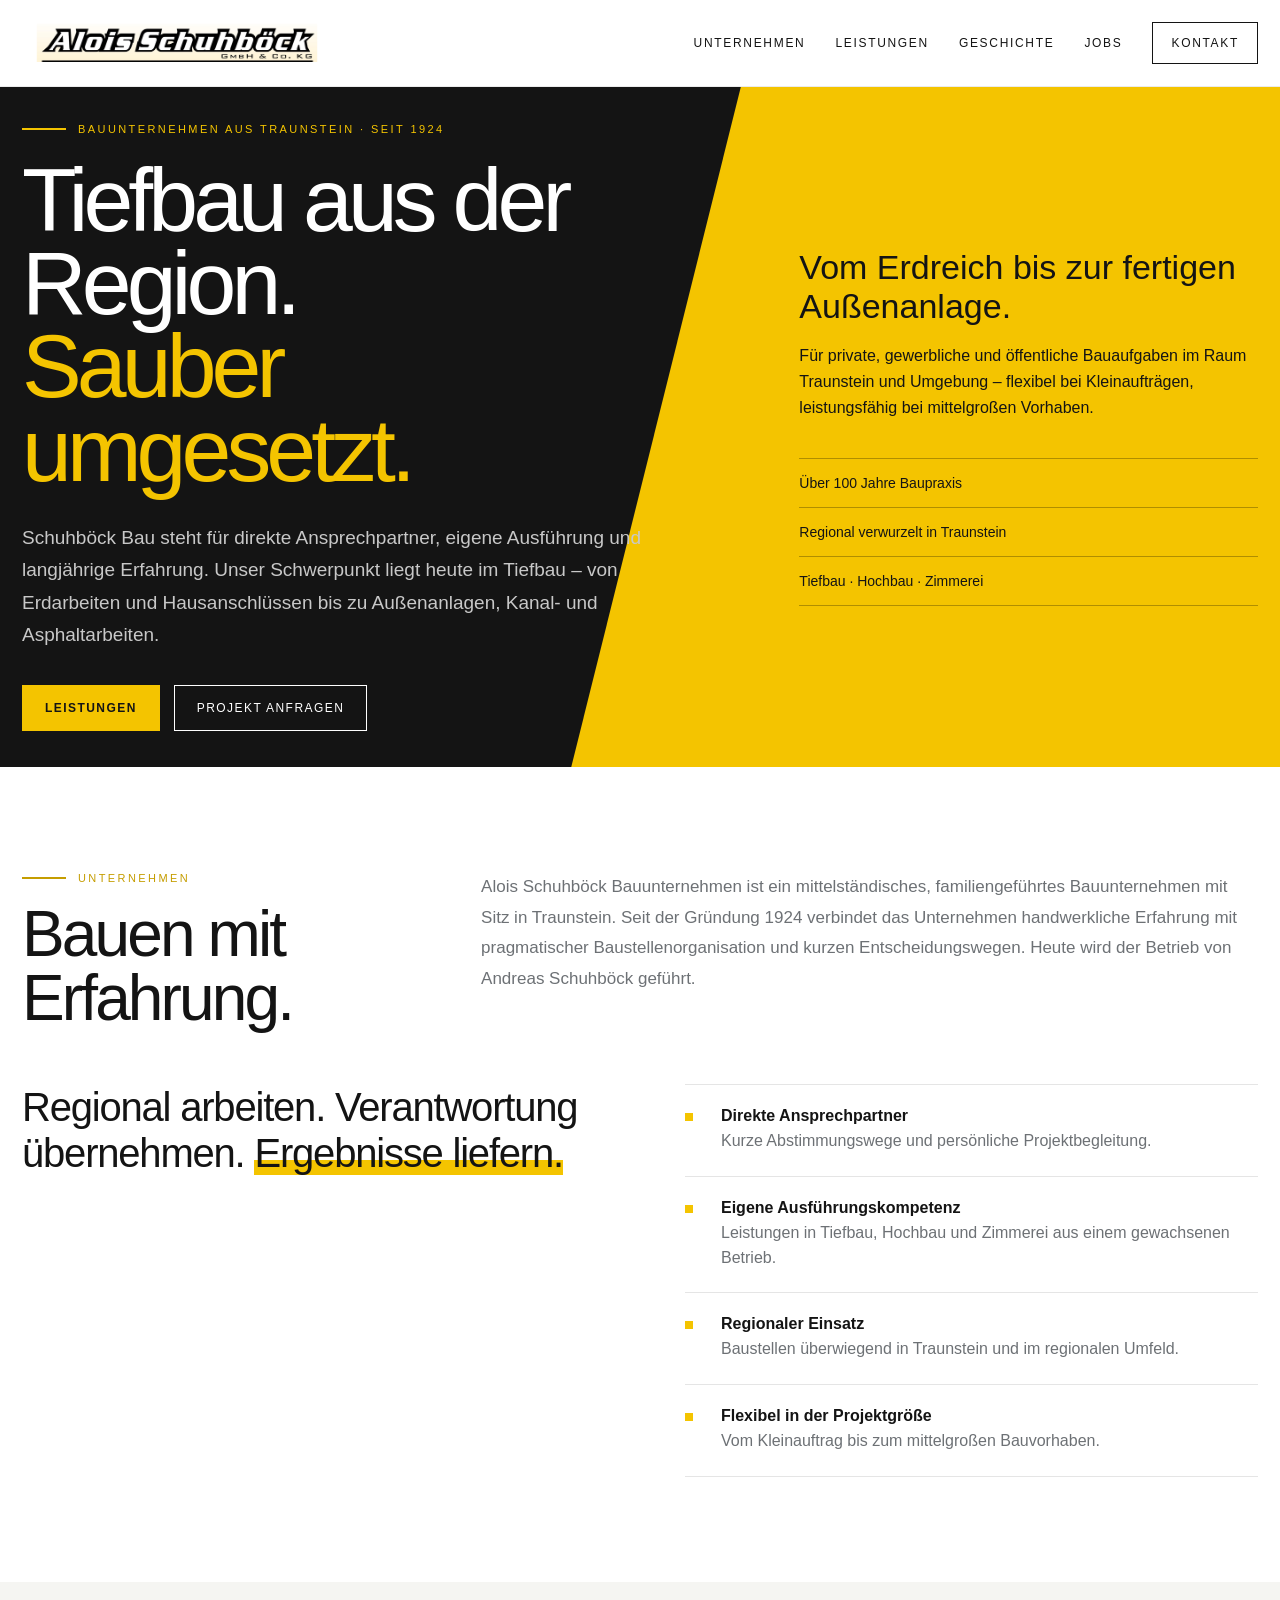
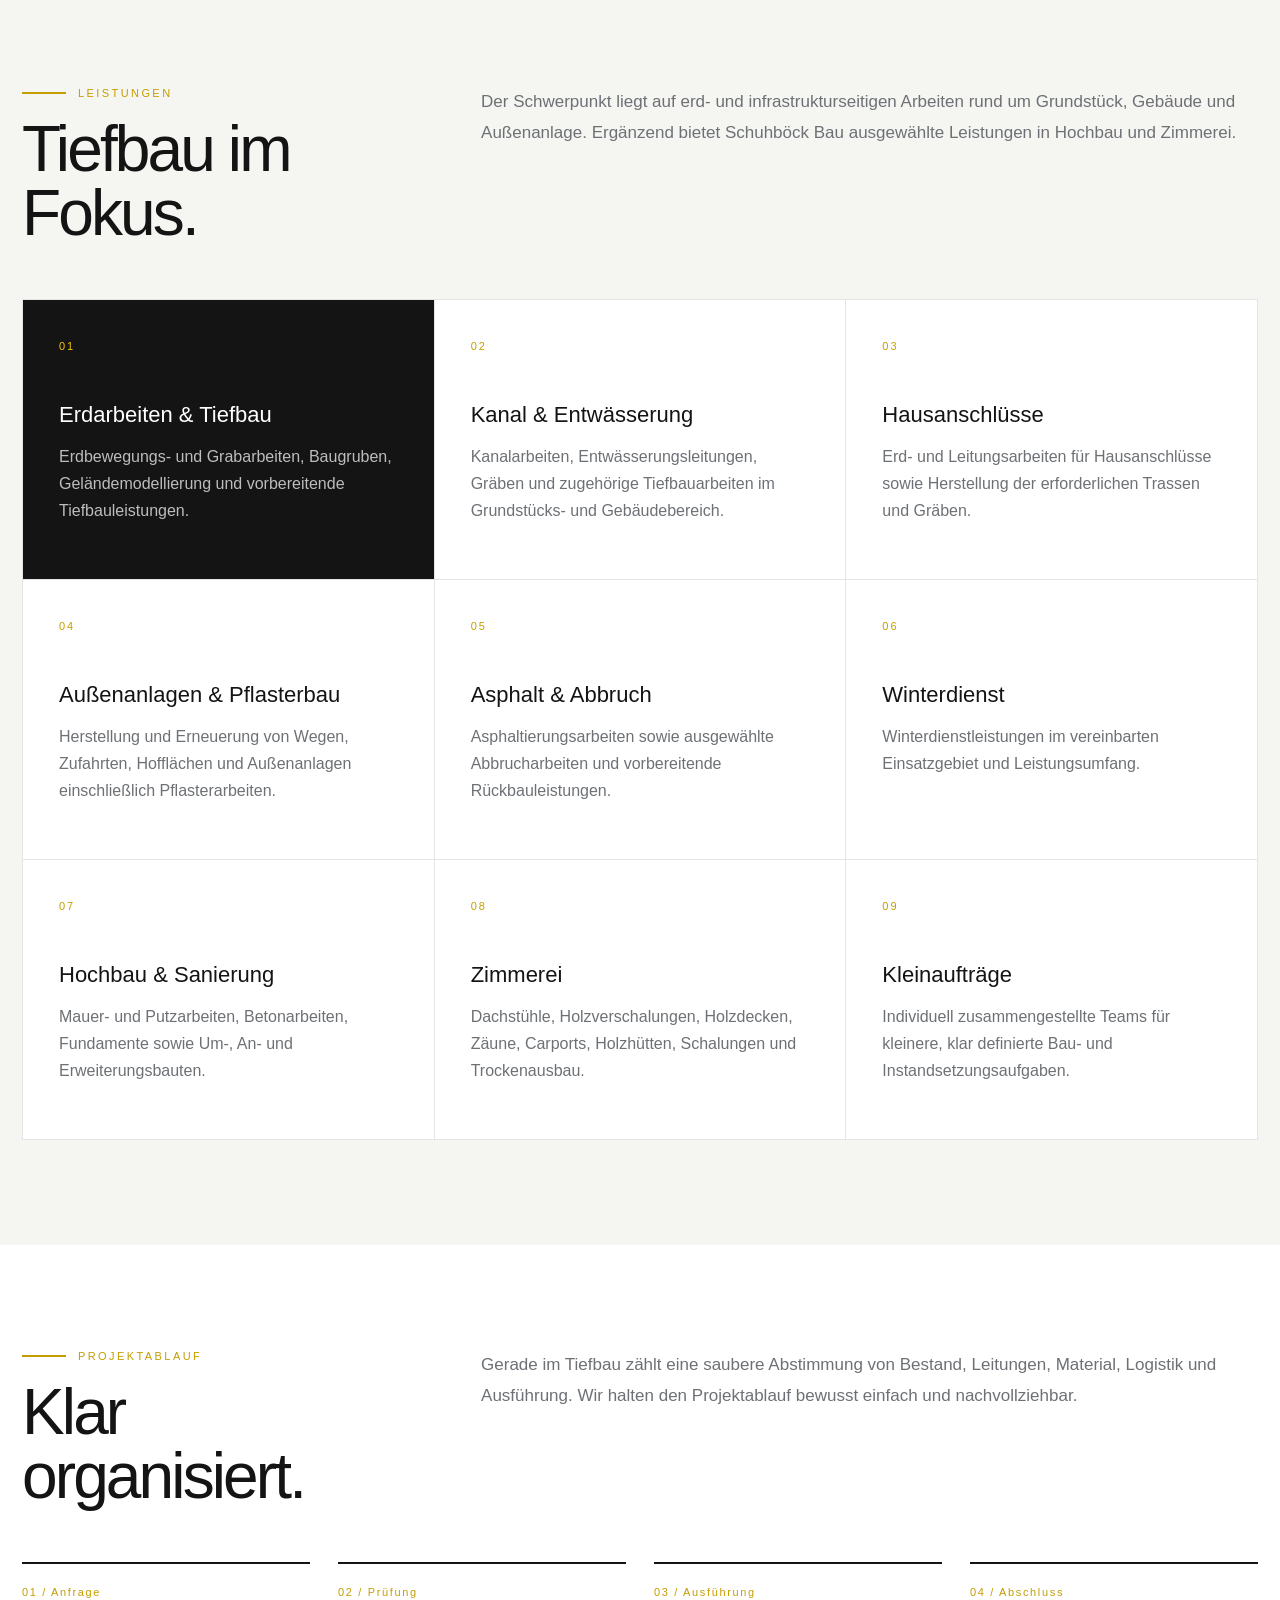
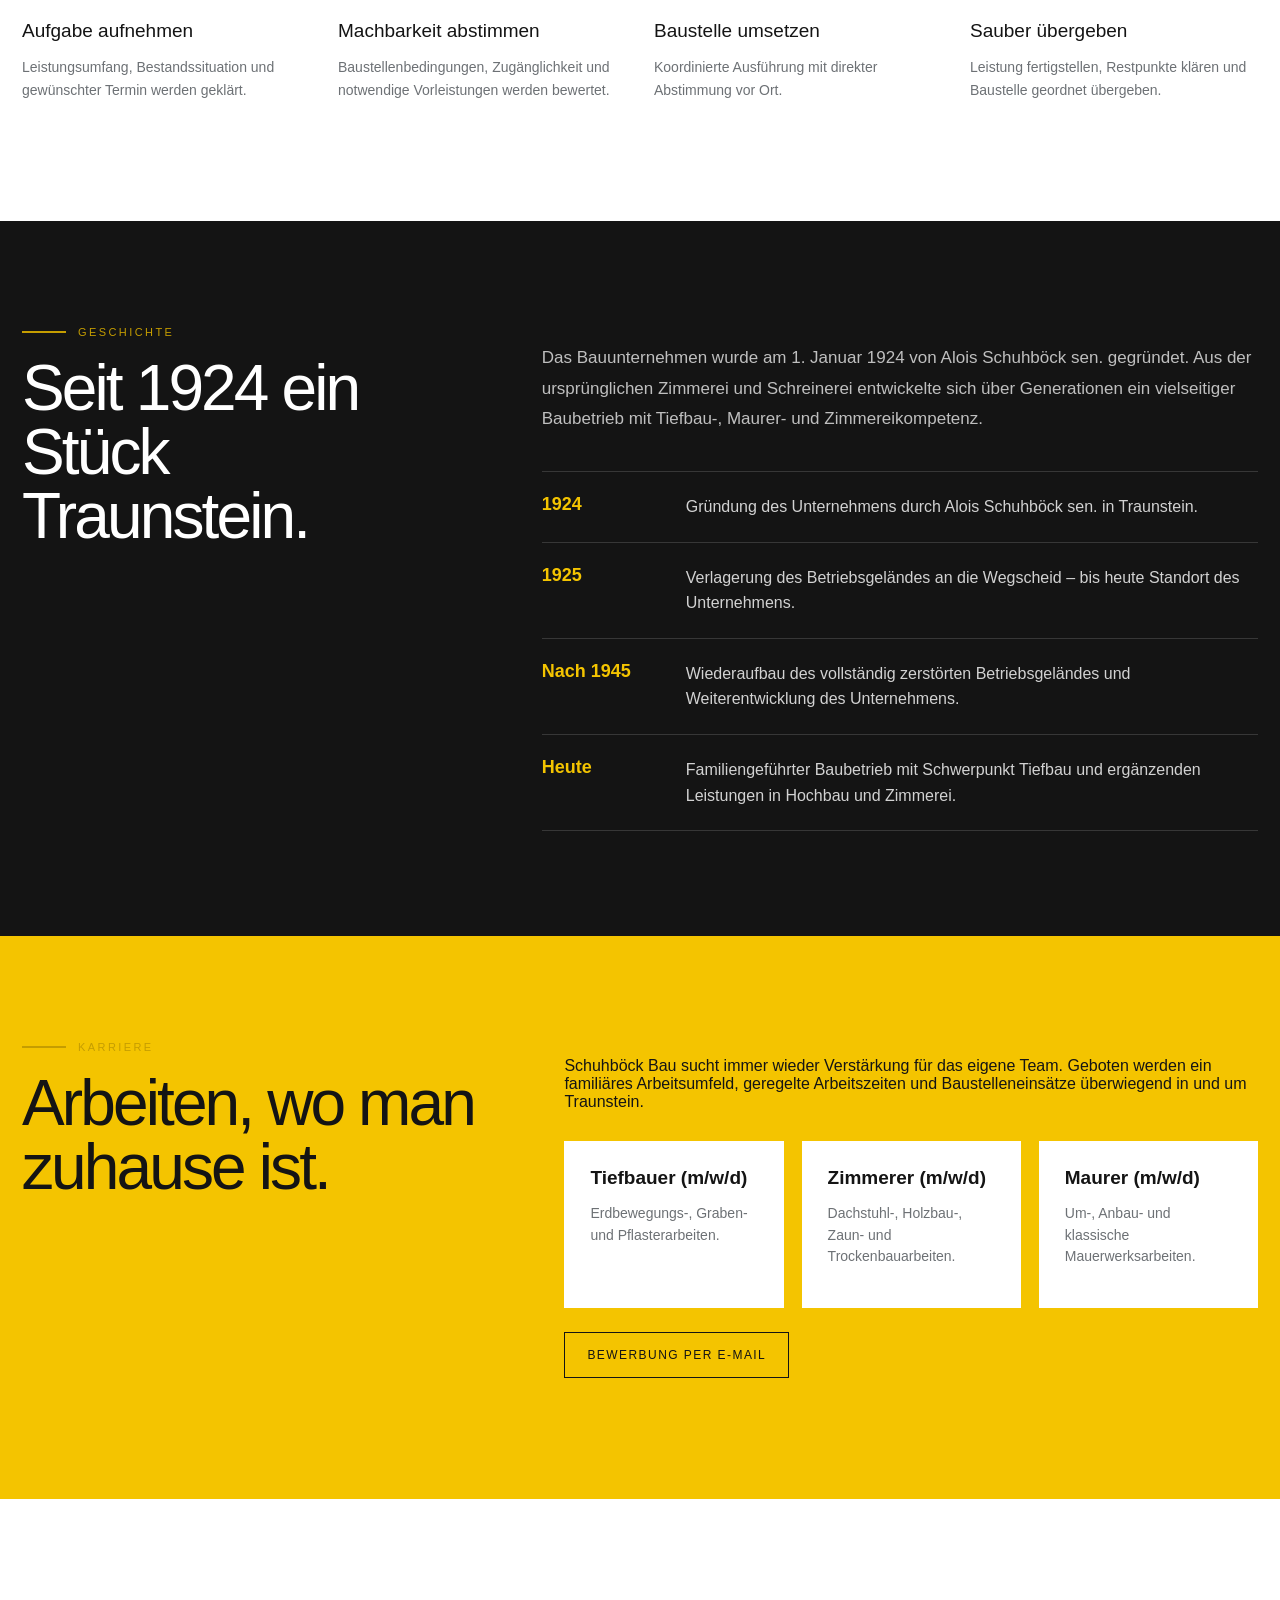
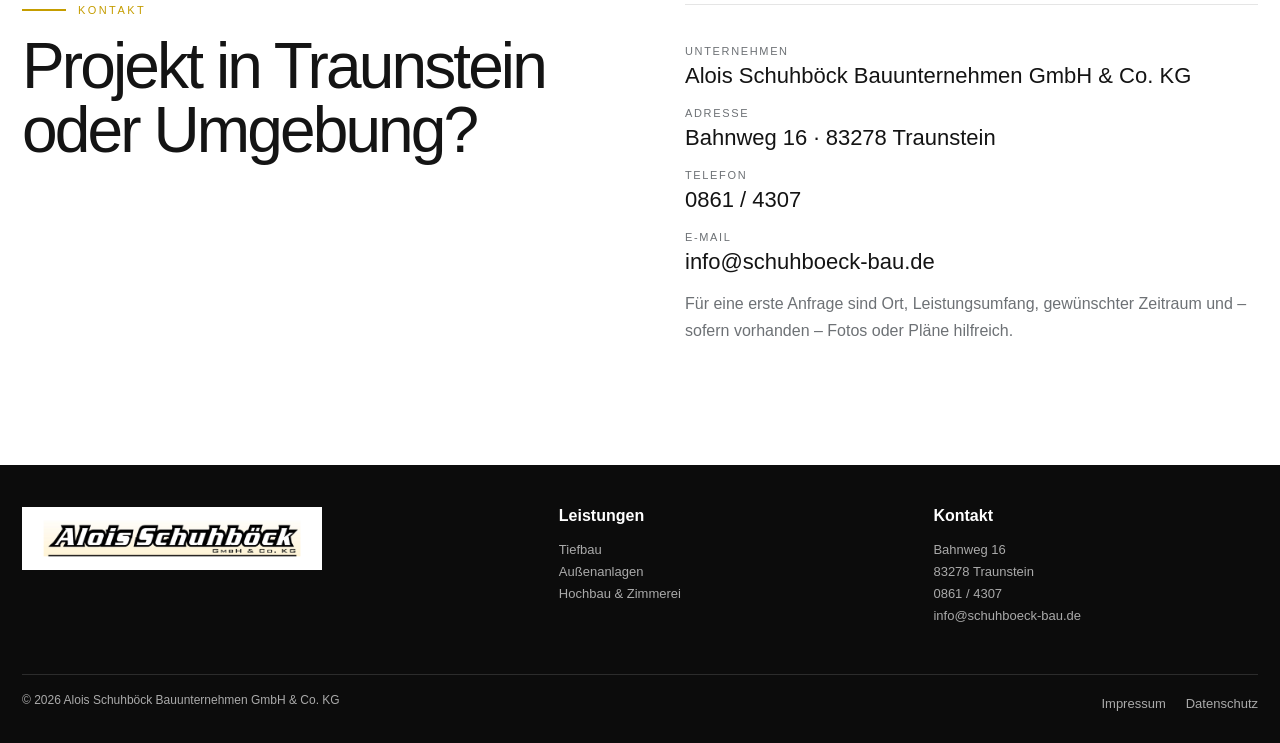
==== index.html @ def58a80 "Add files via upload" ====
<!doctype html><html lang="de"><head>
<meta charset="utf-8"><meta name="viewport" content="width=device-width,initial-scale=1">
<title>Alois Schuhböck Bauunternehmen | Tiefbau, Außenanlagen und Bauleistungen in Traunstein</title>
<meta name="description" content="Alois Schuhböck Bauunternehmen in Traunstein – Tiefbau, Erdarbeiten, Kanal- und Entwässerungsarbeiten, Außenanlagen, Pflaster- und Asphaltarbeiten sowie Hochbau, Sanierung und Zimmerei.">
<meta name="robots" content="noindex,nofollow">
<meta property="og:title" content="Schuhböck Bau | Tiefbau aus Traunstein">
<meta property="og:description" content="Tiefbau, Erdarbeiten, Kanal- und Entwässerung, Außenanlagen, Pflaster- und Asphaltarbeiten – regional, erfahren und seit 1924 in Traunstein.">
<meta property="og:type" content="website"><meta property="og:image" content="assets/as-bau-preview.jpg">
<link rel="icon" type="image/png" href="assets/favicon.png"><link rel="stylesheet" href="styles.css"></head><body>
<header class="header"><div class="wrap nav"><a class="brand" href="#top"><img src="assets/as-bau-logo.png" alt="Alois Schuhböck Bauunternehmen"></a><button class="menu-btn" aria-label="Menü öffnen" aria-expanded="false">☰</button><nav class="navlinks"><a href="#unternehmen">Unternehmen</a><a href="#leistungen">Leistungen</a><a href="#geschichte">Geschichte</a><a href="#jobs">Jobs</a><a class="nav-cta" href="#kontakt">Kontakt</a></nav></div></header>
<main id="top">
<section class="hero"><div class="wrap hero-grid"><div><div class="eyebrow">Bauunternehmen aus Traunstein · seit 1924</div><h1>Tiefbau aus der Region.<span>Sauber umgesetzt.</span></h1><p class="hero-copy">Schuhböck Bau steht für direkte Ansprechpartner, eigene Ausführung und langjährige Erfahrung. Unser Schwerpunkt liegt heute im Tiefbau – von Erdarbeiten und Hausanschlüssen bis zu Außenanlagen, Kanal- und Asphaltarbeiten.</p><div class="actions"><a class="btn btn-yellow" href="#leistungen">Leistungen</a><a class="btn btn-ghost" href="#kontakt">Projekt anfragen</a></div></div><aside class="hero-side"><strong>Vom Erdreich bis zur fertigen Außenanlage.</strong><p>Für private, gewerbliche und öffentliche Bauaufgaben im Raum Traunstein und Umgebung – flexibel bei Kleinaufträgen, leistungsfähig bei mittelgroßen Vorhaben.</p><div class="hero-facts"><div class="hero-fact">Über 100 Jahre Baupraxis</div><div class="hero-fact">Regional verwurzelt in Traunstein</div><div class="hero-fact">Tiefbau · Hochbau · Zimmerei</div></div></aside></div></section>
<section class="section" id="unternehmen"><div class="wrap"><div class="section-head"><div><div class="section-label">Unternehmen</div><h2>Bauen mit Erfahrung.</h2></div><p>Alois Schuhböck Bauunternehmen ist ein mittelständisches, familiengeführtes Bauunternehmen mit Sitz in Traunstein. Seit der Gründung 1924 verbindet das Unternehmen handwerkliche Erfahrung mit pragmatischer Baustellenorganisation und kurzen Entscheidungswegen. Heute wird der Betrieb von Andreas Schuhböck geführt.</p></div><div class="split"><p class="leadline">Regional arbeiten. Verantwortung übernehmen. <em>Ergebnisse liefern.</em></p><div class="points"><div class="point"><i></i><div><b>Direkte Ansprechpartner</b><span>Kurze Abstimmungswege und persönliche Projektbegleitung.</span></div></div><div class="point"><i></i><div><b>Eigene Ausführungskompetenz</b><span>Leistungen in Tiefbau, Hochbau und Zimmerei aus einem gewachsenen Betrieb.</span></div></div><div class="point"><i></i><div><b>Regionaler Einsatz</b><span>Baustellen überwiegend in Traunstein und im regionalen Umfeld.</span></div></div><div class="point"><i></i><div><b>Flexibel in der Projektgröße</b><span>Vom Kleinauftrag bis zum mittelgroßen Bauvorhaben.</span></div></div></div></div></div></section>
<section class="section soft" id="leistungen"><div class="wrap"><div class="section-head"><div><div class="section-label">Leistungen</div><h2>Tiefbau im Fokus.</h2></div><p>Der Schwerpunkt liegt auf erd- und infrastrukturseitigen Arbeiten rund um Grundstück, Gebäude und Außenanlage. Ergänzend bietet Schuhböck Bau ausgewählte Leistungen in Hochbau und Zimmerei.</p></div><div class="services">
<article class="service primary"><span class="service-no">01</span><h3>Erdarbeiten & Tiefbau</h3><p>Erdbewegungs- und Grabarbeiten, Baugruben, Geländemodellierung und vorbereitende Tiefbauleistungen.</p></article>
<article class="service"><span class="service-no">02</span><h3>Kanal & Entwässerung</h3><p>Kanalarbeiten, Entwässerungsleitungen, Gräben und zugehörige Tiefbauarbeiten im Grundstücks- und Gebäudebereich.</p></article>
<article class="service"><span class="service-no">03</span><h3>Hausanschlüsse</h3><p>Erd- und Leitungsarbeiten für Hausanschlüsse sowie Herstellung der erforderlichen Trassen und Gräben.</p></article>
<article class="service"><span class="service-no">04</span><h3>Außenanlagen & Pflasterbau</h3><p>Herstellung und Erneuerung von Wegen, Zufahrten, Hofflächen und Außenanlagen einschließlich Pflasterarbeiten.</p></article>
<article class="service"><span class="service-no">05</span><h3>Asphalt & Abbruch</h3><p>Asphaltierungsarbeiten sowie ausgewählte Abbrucharbeiten und vorbereitende Rückbauleistungen.</p></article>
<article class="service"><span class="service-no">06</span><h3>Winterdienst</h3><p>Winterdienstleistungen im vereinbarten Einsatzgebiet und Leistungsumfang.</p></article>
<article class="service"><span class="service-no">07</span><h3>Hochbau & Sanierung</h3><p>Mauer- und Putzarbeiten, Betonarbeiten, Fundamente sowie Um-, An- und Erweiterungsbauten.</p></article>
<article class="service"><span class="service-no">08</span><h3>Zimmerei</h3><p>Dachstühle, Holzverschalungen, Holzdecken, Zäune, Carports, Holzhütten, Schalungen und Trockenausbau.</p></article>
<article class="service"><span class="service-no">09</span><h3>Kleinaufträge</h3><p>Individuell zusammengestellte Teams für kleinere, klar definierte Bau- und Instandsetzungsaufgaben.</p></article>
</div></div></section>
<section class="section"><div class="wrap"><div class="section-head"><div><div class="section-label">Projektablauf</div><h2>Klar organisiert.</h2></div><p>Gerade im Tiefbau zählt eine saubere Abstimmung von Bestand, Leitungen, Material, Logistik und Ausführung. Wir halten den Projektablauf bewusst einfach und nachvollziehbar.</p></div><div class="process"><div class="step"><small>01 / Anfrage</small><h3>Aufgabe aufnehmen</h3><p>Leistungsumfang, Bestandssituation und gewünschter Termin werden geklärt.</p></div><div class="step"><small>02 / Prüfung</small><h3>Machbarkeit abstimmen</h3><p>Baustellenbedingungen, Zugänglichkeit und notwendige Vorleistungen werden bewertet.</p></div><div class="step"><small>03 / Ausführung</small><h3>Baustelle umsetzen</h3><p>Koordinierte Ausführung mit direkter Abstimmung vor Ort.</p></div><div class="step"><small>04 / Abschluss</small><h3>Sauber übergeben</h3><p>Leistung fertigstellen, Restpunkte klären und Baustelle geordnet übergeben.</p></div></div></div></section>
<section class="history" id="geschichte"><div class="wrap history-grid"><div><div class="section-label">Geschichte</div><h2>Seit 1924 ein Stück Traunstein.</h2></div><div><p>Das Bauunternehmen wurde am 1. Januar 1924 von Alois Schuhböck sen. gegründet. Aus der ursprünglichen Zimmerei und Schreinerei entwickelte sich über Generationen ein vielseitiger Baubetrieb mit Tiefbau-, Maurer- und Zimmereikompetenz.</p><div class="timeline"><div class="timeline-item"><strong>1924</strong><span>Gründung des Unternehmens durch Alois Schuhböck sen. in Traunstein.</span></div><div class="timeline-item"><strong>1925</strong><span>Verlagerung des Betriebsgeländes an die Wegscheid – bis heute Standort des Unternehmens.</span></div><div class="timeline-item"><strong>Nach 1945</strong><span>Wiederaufbau des vollständig zerstörten Betriebsgeländes und Weiterentwicklung des Unternehmens.</span></div><div class="timeline-item"><strong>Heute</strong><span>Familiengeführter Baubetrieb mit Schwerpunkt Tiefbau und ergänzenden Leistungen in Hochbau und Zimmerei.</span></div></div></div></div></section>
<section class="jobs" id="jobs"><div class="wrap jobs-grid"><div><div class="section-label">Karriere</div><h2>Arbeiten, wo man zuhause ist.</h2></div><div><p>Schuhböck Bau sucht immer wieder Verstärkung für das eigene Team. Geboten werden ein familiäres Arbeitsumfeld, geregelte Arbeitszeiten und Baustelleneinsätze überwiegend in und um Traunstein.</p><div class="job-cards"><div class="job"><h3>Tiefbauer (m/w/d)</h3><p>Erdbewegungs-, Graben- und Pflasterarbeiten.</p></div><div class="job"><h3>Zimmerer (m/w/d)</h3><p>Dachstuhl-, Holzbau-, Zaun- und Trockenbauarbeiten.</p></div><div class="job"><h3>Maurer (m/w/d)</h3><p>Um-, Anbau- und klassische Mauerwerksarbeiten.</p></div></div><p style="margin-top:24px"><a class="btn" href="mailto:info@schuhboeck-bau.de">Bewerbung per E-Mail</a></p></div></div></section>
<section class="contact" id="kontakt"><div class="wrap contact-grid"><div><div class="section-label">Kontakt</div><h2>Projekt in Traunstein oder Umgebung?</h2></div><div class="contact-card"><small>Unternehmen</small><strong>Alois Schuhböck Bauunternehmen GmbH & Co. KG</strong><small>Adresse</small><strong>Bahnweg 16 · 83278 Traunstein</strong><small>Telefon</small><a href="tel:+498614307">0861 / 4307</a><small>E-Mail</small><a href="mailto:info@schuhboeck-bau.de">info@schuhboeck-bau.de</a><p>Für eine erste Anfrage sind Ort, Leistungsumfang, gewünschter Zeitraum und – sofern vorhanden – Fotos oder Pläne hilfreich.</p></div></div></section>
</main>
<footer class="footer"><div class="wrap"><div class="footer-grid"><div><img src="assets/as-bau-logo.png" alt="Alois Schuhböck Bauunternehmen"></div><div><h4>Leistungen</h4><a href="#leistungen">Tiefbau</a><br><a href="#leistungen">Außenanlagen</a><br><a href="#leistungen">Hochbau & Zimmerei</a></div><div><h4>Kontakt</h4><p>Bahnweg 16<br>83278 Traunstein<br>0861 / 4307<br>info@schuhboeck-bau.de</p></div></div><div class="footer-bottom"><span>© <span id="year"></span> Alois Schuhböck Bauunternehmen GmbH & Co. KG</span><div class="footer-links"><a href="impressum.html">Impressum</a><a href="datenschutz.html">Datenschutz</a></div></div></div></footer>
<script src="script.js"></script></body></html>
---- styles.css ----
:root{--ink:#141414;--muted:#6d7175;--line:#e5e5e5;--soft:#f5f5f2;--yellow:#f4c400;--yellow-dark:#c59d00;--white:#fff;--max:1240px}
*{box-sizing:border-box}html{scroll-behavior:smooth}body{margin:0;background:#fff;color:var(--ink);font-family:Arial,Helvetica,sans-serif;-webkit-font-smoothing:antialiased}a{color:inherit;text-decoration:none}img{display:block;max-width:100%}.wrap{width:min(calc(100% - 44px),var(--max));margin:0 auto}
.header{position:sticky;top:0;z-index:40;background:rgba(255,255,255,.97);border-bottom:1px solid rgba(0,0,0,.08)}.nav{height:86px;display:flex;align-items:center;justify-content:space-between;gap:30px}.brand img{width:310px}.navlinks{display:flex;gap:30px;align-items:center;font-size:12px;text-transform:uppercase;letter-spacing:.14em}.navlinks a:hover{color:var(--yellow-dark)}.nav-cta{border:1px solid var(--ink);padding:13px 18px}.nav-cta:hover{background:var(--ink);color:white}.menu-btn{display:none;border:0;background:none;font-size:28px}
.hero{position:relative;overflow:hidden;background:var(--ink);color:white;min-height:680px;display:flex;align-items:center}.hero:after{content:"";position:absolute;right:-10vw;top:-80px;width:58vw;height:760px;background:var(--yellow);transform:skewX(-14deg)}.hero-grid{display:grid;grid-template-columns:1.12fr .88fr;gap:80px;align-items:center;position:relative;z-index:2}.eyebrow,.section-label{font-size:11px;text-transform:uppercase;letter-spacing:.22em;display:flex;gap:12px;align-items:center}.eyebrow{color:var(--yellow);margin-bottom:24px}.eyebrow:before,.section-label:before{content:"";width:44px;height:2px;background:currentColor}.section-label{color:var(--yellow-dark);margin-bottom:18px}.hero h1{font-size:clamp(58px,7vw,100px);line-height:.93;letter-spacing:-.055em;font-weight:400;margin:0;max-width:780px}.hero h1 span{display:block;color:var(--yellow)}.hero-copy{font-size:19px;line-height:1.7;color:#c8c8c8;max-width:680px;margin:30px 0 34px}.actions{display:flex;gap:14px;flex-wrap:wrap}.btn{display:inline-block;padding:15px 22px;border:1px solid currentColor;font-size:12px;letter-spacing:.12em;text-transform:uppercase}.btn-yellow{background:var(--yellow);border-color:var(--yellow);color:var(--ink);font-weight:700}.btn-ghost{color:#fff}.hero-side{padding-left:50px;color:var(--ink)}.hero-side strong{font-size:34px;line-height:1.15;font-weight:500;display:block}.hero-side p{line-height:1.65}.hero-facts{margin-top:36px;border-top:1px solid rgba(0,0,0,.28)}.hero-fact{padding:16px 0;border-bottom:1px solid rgba(0,0,0,.28);font-size:14px}
.section{padding:105px 0}.soft{background:var(--soft)}.section-head{display:grid;grid-template-columns:.65fr 1.35fr;gap:85px;margin-bottom:54px}.section-head h2,.split h2,.history h2,.jobs h2,.contact h2{font-size:clamp(42px,5vw,66px);line-height:1;letter-spacing:-.045em;font-weight:400;margin:0}.section-head p{font-size:17px;line-height:1.8;color:var(--muted);margin:0}.services{display:grid;grid-template-columns:repeat(3,1fr);border-top:1px solid var(--line);border-left:1px solid var(--line)}.service{min-height:280px;padding:36px;border-right:1px solid var(--line);border-bottom:1px solid var(--line);background:#fff}.service.primary{background:var(--ink);color:#fff}.service.primary p{color:#bdbdbd}.service-no{font-size:11px;letter-spacing:.18em;color:var(--yellow-dark)}.service.primary .service-no{color:var(--yellow)}.service h3{font-size:22px;font-weight:500;margin:48px 0 15px}.service p{color:var(--muted);line-height:1.7;margin:0}
.split{display:grid;grid-template-columns:1fr 1fr;gap:90px}.leadline{font-size:40px;line-height:1.16;letter-spacing:-.03em;margin:0}.leadline em{font-style:normal;background:linear-gradient(transparent 66%,var(--yellow) 0)}.points{border-top:1px solid var(--line)}.point{padding:22px 0;border-bottom:1px solid var(--line);display:grid;grid-template-columns:22px 1fr;gap:14px}.point i{width:8px;height:8px;background:var(--yellow);margin-top:6px}.point span{display:block;color:var(--muted);margin-top:4px;line-height:1.55}
.process{display:grid;grid-template-columns:repeat(4,1fr);gap:28px}.step{border-top:2px solid var(--ink);padding-top:18px}.step small{font-size:11px;letter-spacing:.15em;color:var(--yellow-dark)}.step h3{font-size:19px;margin:20px 0 10px;font-weight:500}.step p{color:var(--muted);font-size:14px;line-height:1.65}
.history{background:var(--ink);color:#fff;padding:105px 0}.history-grid{display:grid;grid-template-columns:.75fr 1.25fr;gap:90px}.history p{color:#bfbfbf;line-height:1.8;font-size:17px}.timeline{border-top:1px solid rgba(255,255,255,.15);margin-top:36px}.timeline-item{display:grid;grid-template-columns:120px 1fr;gap:24px;padding:22px 0;border-bottom:1px solid rgba(255,255,255,.15)}.timeline-item strong{color:var(--yellow);font-size:18px}.timeline-item span{color:#d2d2d2;line-height:1.6}
.jobs{padding:105px 0;background:var(--yellow)}.jobs-grid{display:grid;grid-template-columns:.8fr 1.2fr;gap:80px}.job-cards{display:grid;grid-template-columns:repeat(3,1fr);gap:18px;margin-top:30px}.job{background:#fff;padding:26px;min-height:150px}.job h3{margin:0 0 10px;font-size:19px}.job p{font-size:14px;color:var(--muted);line-height:1.55}
.contact{padding:105px 0}.contact-grid{display:grid;grid-template-columns:1fr 1fr;gap:90px}.contact-card{border-top:1px solid var(--line);padding-top:22px}.contact-card small{display:block;color:var(--muted);font-size:11px;text-transform:uppercase;letter-spacing:.15em;margin-top:18px}.contact-card a,.contact-card strong{display:block;font-size:22px;margin-top:6px;font-weight:500}.contact-card p{color:var(--muted);line-height:1.65}
.footer{background:#0c0c0c;color:#aaa;padding:42px 0 28px}.footer-grid{display:grid;grid-template-columns:1.2fr .8fr .8fr;gap:50px}.footer img{width:300px;background:white;padding:8px}.footer h4{color:#fff;margin:0 0 14px}.footer p,.footer a{font-size:13px;line-height:1.7}.footer-bottom{border-top:1px solid #2c2c2c;margin-top:34px;padding-top:18px;display:flex;justify-content:space-between;gap:30px;font-size:12px}.footer-links{display:flex;gap:20px}
.legal{padding:85px 0 110px}.legal h1{font-size:54px;font-weight:400;letter-spacing:-.04em;margin:0 0 42px}.legal h2{font-size:22px;font-weight:500;margin:40px 0 12px}.legal p{max-width:860px;color:#53575b;line-height:1.75}.internal-note{background:#fff7d1;border-left:4px solid var(--yellow);padding:16px 20px;max-width:900px;line-height:1.6;margin-bottom:34px}.placeholder{background:#fff0f0;color:#9e2f2f;padding:0 4px}
@media(max-width:900px){.brand img{width:240px}.menu-btn{display:block}.navlinks{display:none;position:absolute;top:86px;left:0;right:0;background:#fff;padding:24px;flex-direction:column;align-items:flex-start;border-bottom:1px solid var(--line)}.navlinks.open{display:flex}.hero{min-height:auto;padding:95px 0}.hero:after{right:-45vw;width:100vw;opacity:.16}.hero-grid,.section-head,.split,.history-grid,.jobs-grid,.contact-grid{grid-template-columns:1fr;gap:42px}.hero-side{padding-left:0;color:#fff}.hero-side p{color:#c8c8c8}.services{grid-template-columns:1fr}.process{grid-template-columns:1fr 1fr}.job-cards{grid-template-columns:1fr}}
@media(max-width:560px){.wrap{width:min(calc(100% - 28px),var(--max))}.brand img{width:210px}.hero h1{font-size:54px}.process{grid-template-columns:1fr}.footer-grid{grid-template-columns:1fr}.footer-bottom{flex-direction:column}}
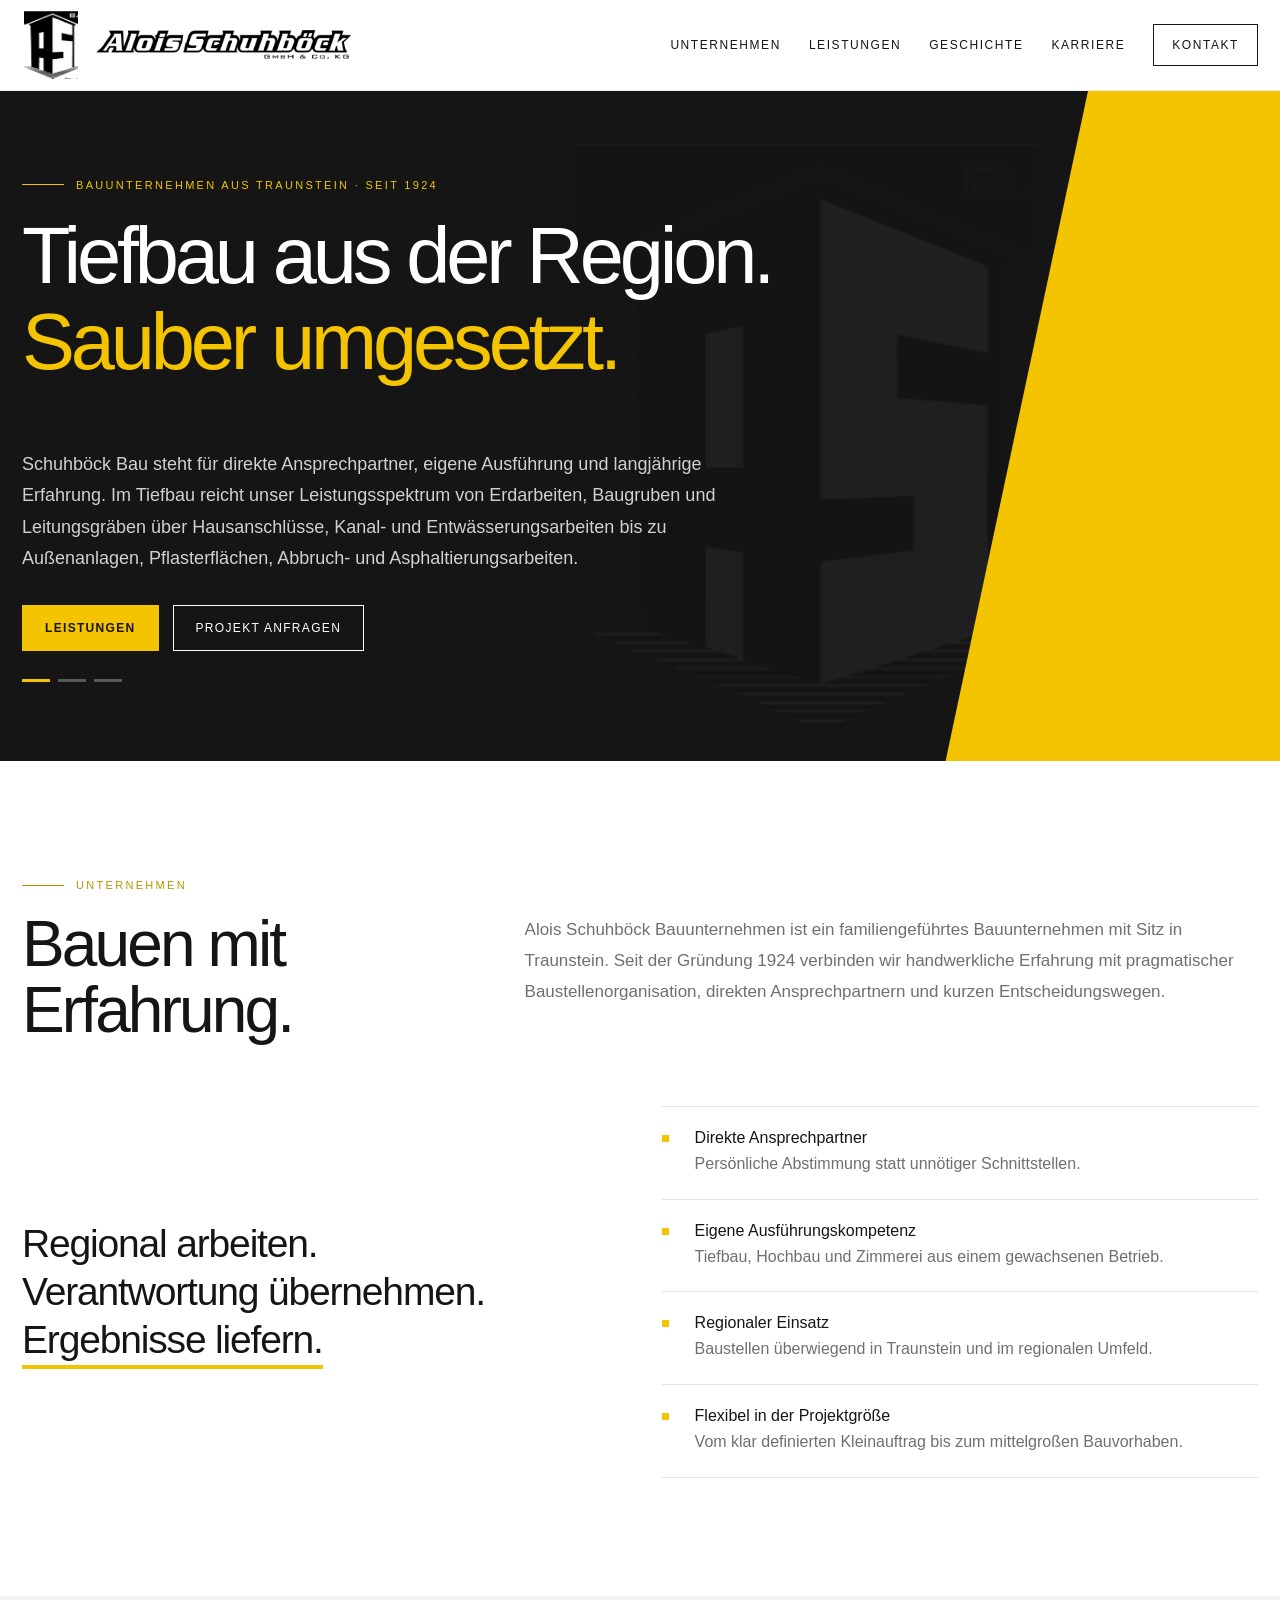
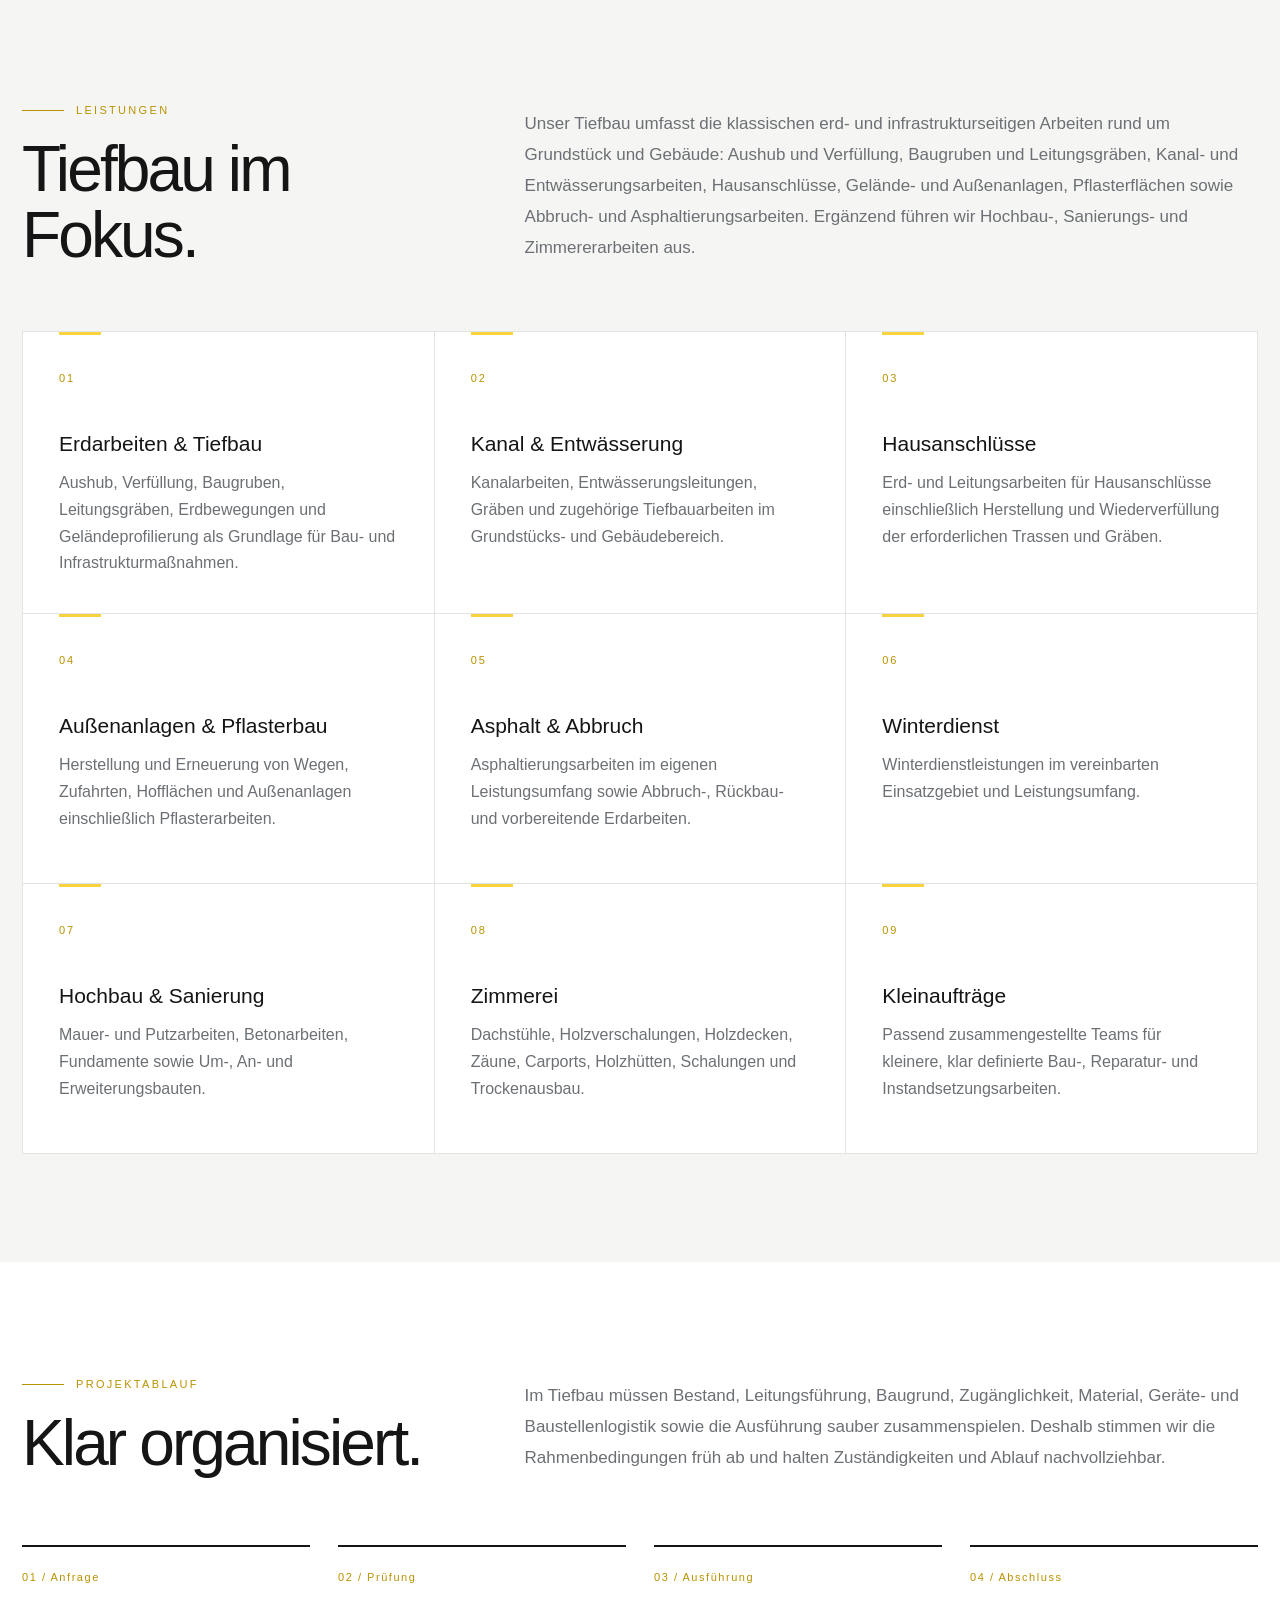
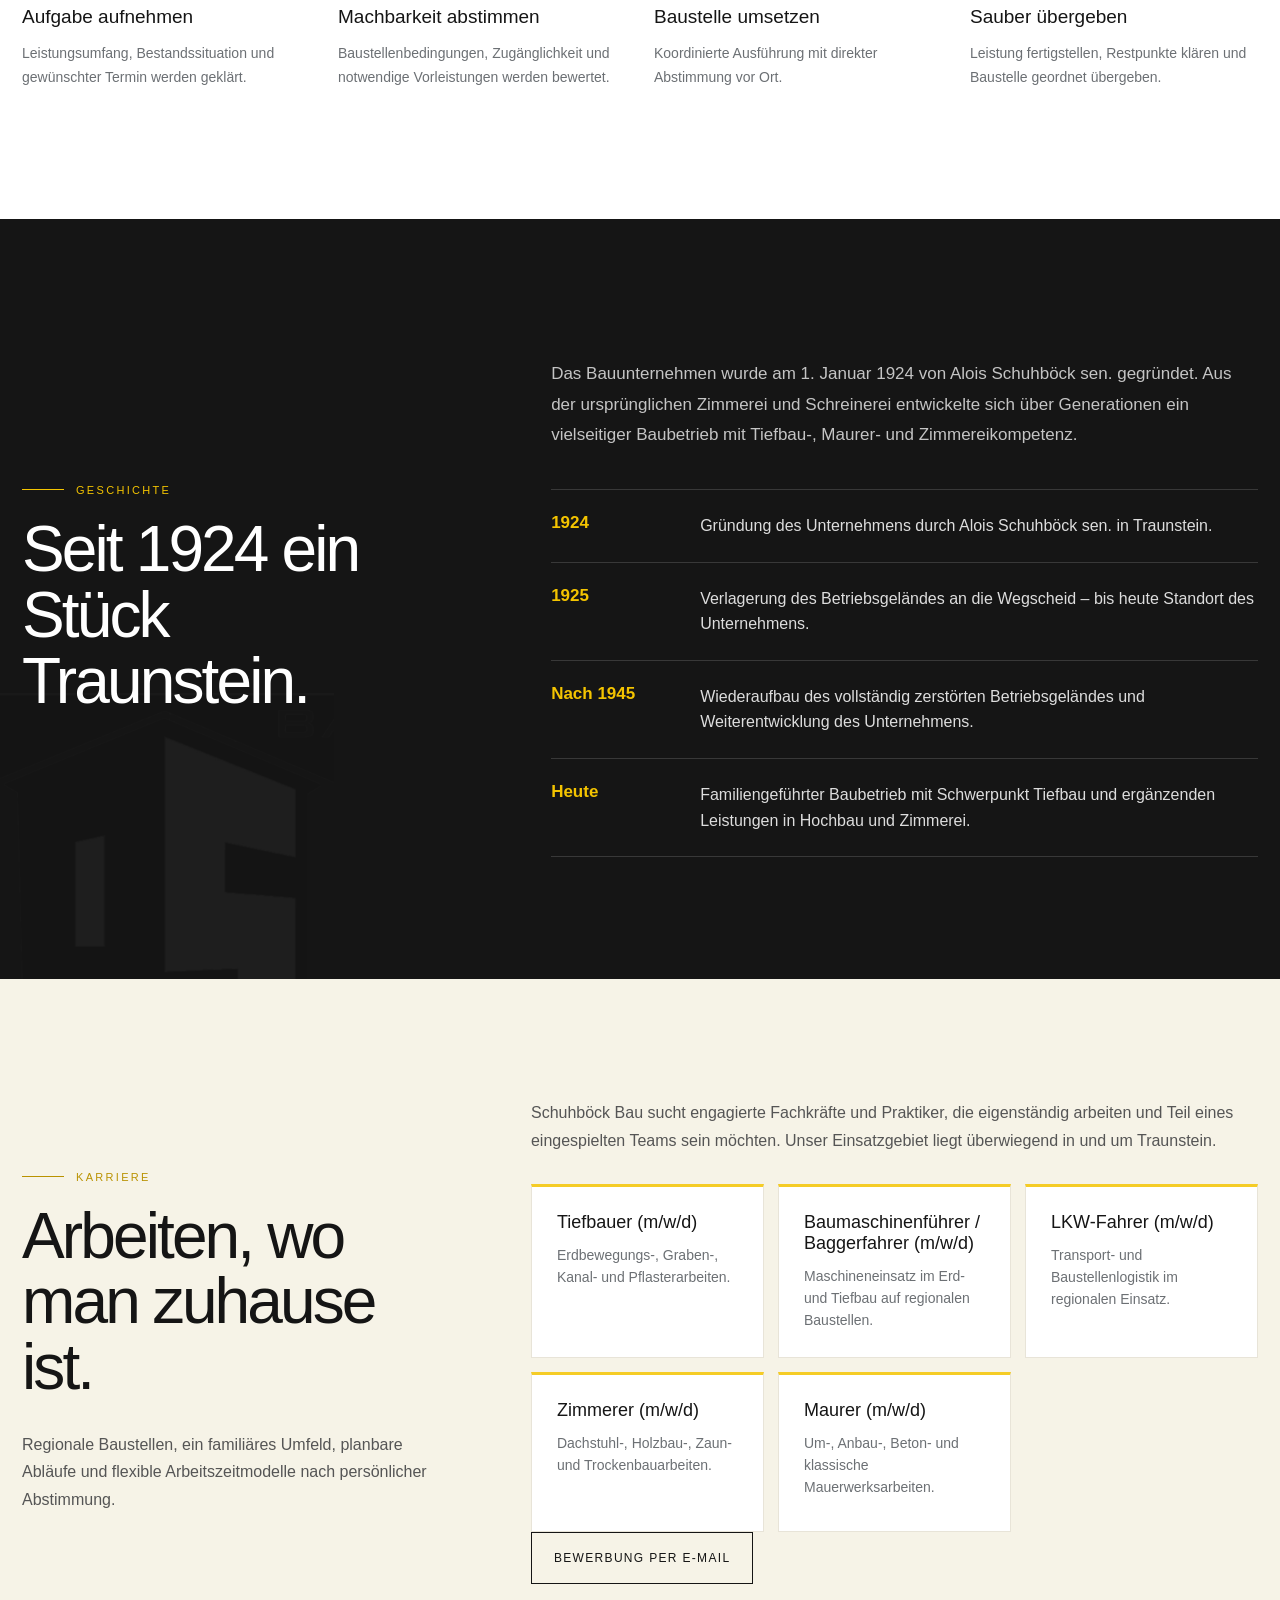
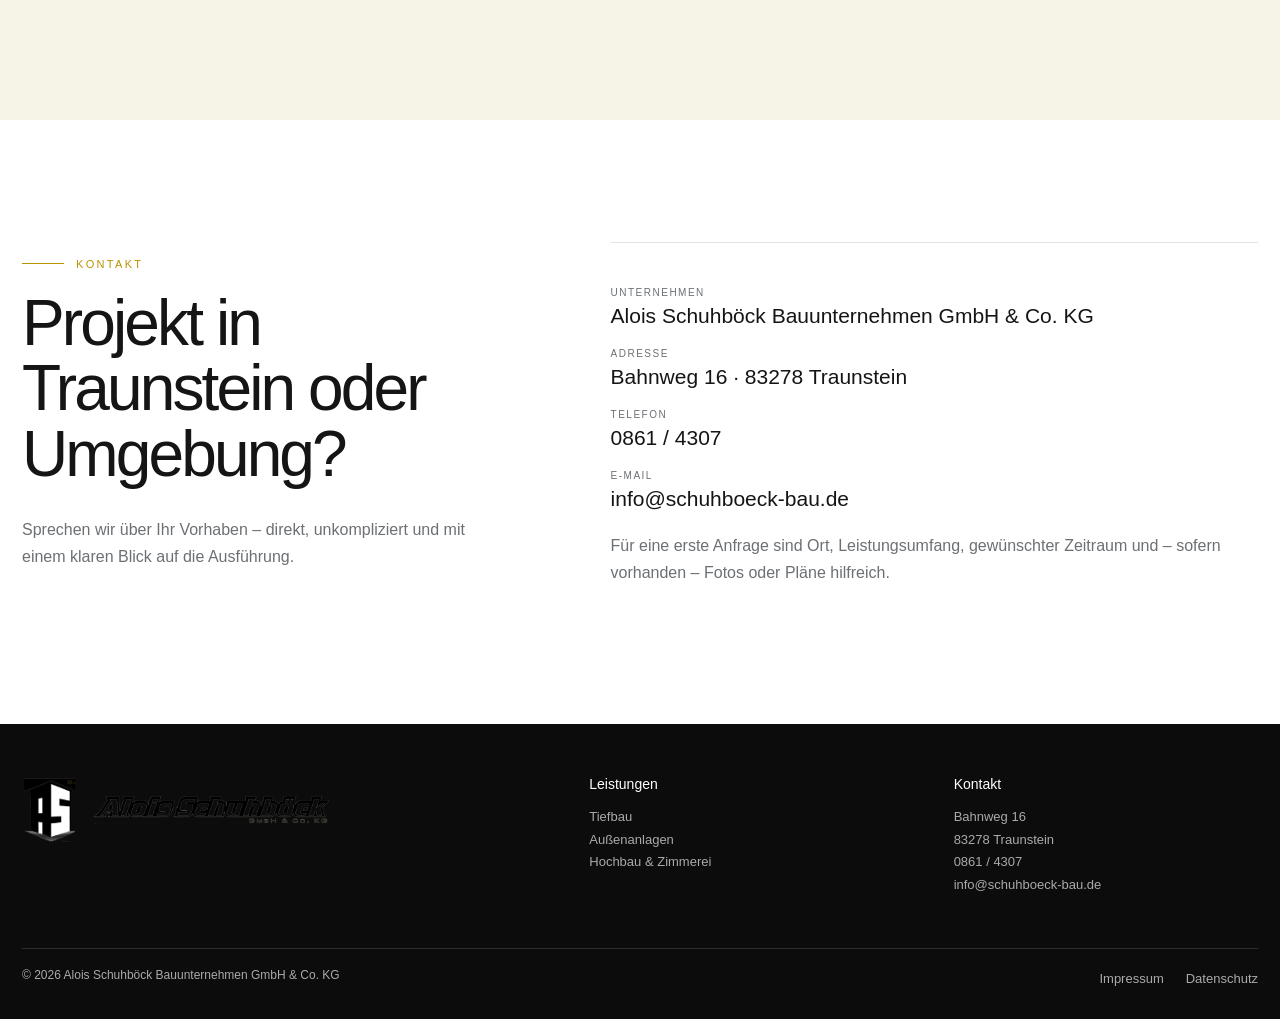
==== commit a9722805: "Add files via upload Update AS Bau website to V2" ====
--- a/index.html
+++ b/index.html
@@ -1,31 +1,201 @@
-<!doctype html><html lang="de"><head>
-<meta charset="utf-8"><meta name="viewport" content="width=device-width,initial-scale=1">
-<title>Alois Schuhböck Bauunternehmen | Tiefbau, Außenanlagen und Bauleistungen in Traunstein</title>
-<meta name="description" content="Alois Schuhböck Bauunternehmen in Traunstein – Tiefbau, Erdarbeiten, Kanal- und Entwässerungsarbeiten, Außenanlagen, Pflaster- und Asphaltarbeiten sowie Hochbau, Sanierung und Zimmerei.">
+<!doctype html>
+<html lang="de">
+<head>
+<meta charset="utf-8">
+<meta name="viewport" content="width=device-width,initial-scale=1">
+<title>Alois Schuhböck Bauunternehmen | Tiefbau, Hochbau & Zimmerei in Traunstein</title>
+<meta name="description" content="Alois Schuhböck Bauunternehmen in Traunstein – Tiefbau, Erdarbeiten, Kanal- und Entwässerungsarbeiten, Hausanschlüsse, Außenanlagen, Pflaster- und Asphaltarbeiten sowie Hochbau, Sanierung und Zimmerei.">
 <meta name="robots" content="noindex,nofollow">
-<meta property="og:title" content="Schuhböck Bau | Tiefbau aus Traunstein">
-<meta property="og:description" content="Tiefbau, Erdarbeiten, Kanal- und Entwässerung, Außenanlagen, Pflaster- und Asphaltarbeiten – regional, erfahren und seit 1924 in Traunstein.">
-<meta property="og:type" content="website"><meta property="og:image" content="assets/as-bau-preview.jpg">
-<link rel="icon" type="image/png" href="assets/favicon.png"><link rel="stylesheet" href="styles.css"></head><body>
-<header class="header"><div class="wrap nav"><a class="brand" href="#top"><img src="assets/as-bau-logo.png" alt="Alois Schuhböck Bauunternehmen"></a><button class="menu-btn" aria-label="Menü öffnen" aria-expanded="false">☰</button><nav class="navlinks"><a href="#unternehmen">Unternehmen</a><a href="#leistungen">Leistungen</a><a href="#geschichte">Geschichte</a><a href="#jobs">Jobs</a><a class="nav-cta" href="#kontakt">Kontakt</a></nav></div></header>
+<meta property="og:title" content="Schuhböck Bau | Bauen mit Erfahrung seit 1924">
+<meta property="og:description" content="Tiefbau, Hochbau und Zimmerei aus Traunstein – regional, direkt und erfahren.">
+<meta property="og:type" content="website">
+<meta property="og:image" content="assets/as-bau-preview.jpg">
+<link rel="icon" type="image/png" href="assets/favicon.png">
+<link rel="stylesheet" href="styles.css">
+</head>
+<body>
+
+<header class="header">
+  <div class="wrap nav">
+    <a class="brand" href="#top" aria-label="Schuhböck Bau Startseite">
+      <img class="brand-mark" src="assets/as-mark.png" alt="">
+      <img class="brand-word" src="assets/as-bau-logo.png" alt="Alois Schuhböck GmbH & Co. KG">
+    </a>
+    <button class="menu-btn" aria-label="Menü öffnen" aria-expanded="false">☰</button>
+    <nav class="navlinks">
+      <a href="#unternehmen">Unternehmen</a>
+      <a href="#leistungen">Leistungen</a>
+      <a href="#geschichte">Geschichte</a>
+      <a href="#jobs">Karriere</a>
+      <a class="nav-cta" href="#kontakt">Kontakt</a>
+    </nav>
+  </div>
+</header>
+
 <main id="top">
-<section class="hero"><div class="wrap hero-grid"><div><div class="eyebrow">Bauunternehmen aus Traunstein · seit 1924</div><h1>Tiefbau aus der Region.<span>Sauber umgesetzt.</span></h1><p class="hero-copy">Schuhböck Bau steht für direkte Ansprechpartner, eigene Ausführung und langjährige Erfahrung. Unser Schwerpunkt liegt heute im Tiefbau – von Erdarbeiten und Hausanschlüssen bis zu Außenanlagen, Kanal- und Asphaltarbeiten.</p><div class="actions"><a class="btn btn-yellow" href="#leistungen">Leistungen</a><a class="btn btn-ghost" href="#kontakt">Projekt anfragen</a></div></div><aside class="hero-side"><strong>Vom Erdreich bis zur fertigen Außenanlage.</strong><p>Für private, gewerbliche und öffentliche Bauaufgaben im Raum Traunstein und Umgebung – flexibel bei Kleinaufträgen, leistungsfähig bei mittelgroßen Vorhaben.</p><div class="hero-facts"><div class="hero-fact">Über 100 Jahre Baupraxis</div><div class="hero-fact">Regional verwurzelt in Traunstein</div><div class="hero-fact">Tiefbau · Hochbau · Zimmerei</div></div></aside></div></section>
-<section class="section" id="unternehmen"><div class="wrap"><div class="section-head"><div><div class="section-label">Unternehmen</div><h2>Bauen mit Erfahrung.</h2></div><p>Alois Schuhböck Bauunternehmen ist ein mittelständisches, familiengeführtes Bauunternehmen mit Sitz in Traunstein. Seit der Gründung 1924 verbindet das Unternehmen handwerkliche Erfahrung mit pragmatischer Baustellenorganisation und kurzen Entscheidungswegen. Heute wird der Betrieb von Andreas Schuhböck geführt.</p></div><div class="split"><p class="leadline">Regional arbeiten. Verantwortung übernehmen. <em>Ergebnisse liefern.</em></p><div class="points"><div class="point"><i></i><div><b>Direkte Ansprechpartner</b><span>Kurze Abstimmungswege und persönliche Projektbegleitung.</span></div></div><div class="point"><i></i><div><b>Eigene Ausführungskompetenz</b><span>Leistungen in Tiefbau, Hochbau und Zimmerei aus einem gewachsenen Betrieb.</span></div></div><div class="point"><i></i><div><b>Regionaler Einsatz</b><span>Baustellen überwiegend in Traunstein und im regionalen Umfeld.</span></div></div><div class="point"><i></i><div><b>Flexibel in der Projektgröße</b><span>Vom Kleinauftrag bis zum mittelgroßen Bauvorhaben.</span></div></div></div></div></div></section>
-<section class="section soft" id="leistungen"><div class="wrap"><div class="section-head"><div><div class="section-label">Leistungen</div><h2>Tiefbau im Fokus.</h2></div><p>Der Schwerpunkt liegt auf erd- und infrastrukturseitigen Arbeiten rund um Grundstück, Gebäude und Außenanlage. Ergänzend bietet Schuhböck Bau ausgewählte Leistungen in Hochbau und Zimmerei.</p></div><div class="services">
-<article class="service primary"><span class="service-no">01</span><h3>Erdarbeiten & Tiefbau</h3><p>Erdbewegungs- und Grabarbeiten, Baugruben, Geländemodellierung und vorbereitende Tiefbauleistungen.</p></article>
-<article class="service"><span class="service-no">02</span><h3>Kanal & Entwässerung</h3><p>Kanalarbeiten, Entwässerungsleitungen, Gräben und zugehörige Tiefbauarbeiten im Grundstücks- und Gebäudebereich.</p></article>
-<article class="service"><span class="service-no">03</span><h3>Hausanschlüsse</h3><p>Erd- und Leitungsarbeiten für Hausanschlüsse sowie Herstellung der erforderlichen Trassen und Gräben.</p></article>
-<article class="service"><span class="service-no">04</span><h3>Außenanlagen & Pflasterbau</h3><p>Herstellung und Erneuerung von Wegen, Zufahrten, Hofflächen und Außenanlagen einschließlich Pflasterarbeiten.</p></article>
-<article class="service"><span class="service-no">05</span><h3>Asphalt & Abbruch</h3><p>Asphaltierungsarbeiten sowie ausgewählte Abbrucharbeiten und vorbereitende Rückbauleistungen.</p></article>
-<article class="service"><span class="service-no">06</span><h3>Winterdienst</h3><p>Winterdienstleistungen im vereinbarten Einsatzgebiet und Leistungsumfang.</p></article>
-<article class="service"><span class="service-no">07</span><h3>Hochbau & Sanierung</h3><p>Mauer- und Putzarbeiten, Betonarbeiten, Fundamente sowie Um-, An- und Erweiterungsbauten.</p></article>
-<article class="service"><span class="service-no">08</span><h3>Zimmerei</h3><p>Dachstühle, Holzverschalungen, Holzdecken, Zäune, Carports, Holzhütten, Schalungen und Trockenausbau.</p></article>
-<article class="service"><span class="service-no">09</span><h3>Kleinaufträge</h3><p>Individuell zusammengestellte Teams für kleinere, klar definierte Bau- und Instandsetzungsaufgaben.</p></article>
-</div></div></section>
-<section class="section"><div class="wrap"><div class="section-head"><div><div class="section-label">Projektablauf</div><h2>Klar organisiert.</h2></div><p>Gerade im Tiefbau zählt eine saubere Abstimmung von Bestand, Leitungen, Material, Logistik und Ausführung. Wir halten den Projektablauf bewusst einfach und nachvollziehbar.</p></div><div class="process"><div class="step"><small>01 / Anfrage</small><h3>Aufgabe aufnehmen</h3><p>Leistungsumfang, Bestandssituation und gewünschter Termin werden geklärt.</p></div><div class="step"><small>02 / Prüfung</small><h3>Machbarkeit abstimmen</h3><p>Baustellenbedingungen, Zugänglichkeit und notwendige Vorleistungen werden bewertet.</p></div><div class="step"><small>03 / Ausführung</small><h3>Baustelle umsetzen</h3><p>Koordinierte Ausführung mit direkter Abstimmung vor Ort.</p></div><div class="step"><small>04 / Abschluss</small><h3>Sauber übergeben</h3><p>Leistung fertigstellen, Restpunkte klären und Baustelle geordnet übergeben.</p></div></div></div></section>
-<section class="history" id="geschichte"><div class="wrap history-grid"><div><div class="section-label">Geschichte</div><h2>Seit 1924 ein Stück Traunstein.</h2></div><div><p>Das Bauunternehmen wurde am 1. Januar 1924 von Alois Schuhböck sen. gegründet. Aus der ursprünglichen Zimmerei und Schreinerei entwickelte sich über Generationen ein vielseitiger Baubetrieb mit Tiefbau-, Maurer- und Zimmereikompetenz.</p><div class="timeline"><div class="timeline-item"><strong>1924</strong><span>Gründung des Unternehmens durch Alois Schuhböck sen. in Traunstein.</span></div><div class="timeline-item"><strong>1925</strong><span>Verlagerung des Betriebsgeländes an die Wegscheid – bis heute Standort des Unternehmens.</span></div><div class="timeline-item"><strong>Nach 1945</strong><span>Wiederaufbau des vollständig zerstörten Betriebsgeländes und Weiterentwicklung des Unternehmens.</span></div><div class="timeline-item"><strong>Heute</strong><span>Familiengeführter Baubetrieb mit Schwerpunkt Tiefbau und ergänzenden Leistungen in Hochbau und Zimmerei.</span></div></div></div></div></section>
-<section class="jobs" id="jobs"><div class="wrap jobs-grid"><div><div class="section-label">Karriere</div><h2>Arbeiten, wo man zuhause ist.</h2></div><div><p>Schuhböck Bau sucht immer wieder Verstärkung für das eigene Team. Geboten werden ein familiäres Arbeitsumfeld, geregelte Arbeitszeiten und Baustelleneinsätze überwiegend in und um Traunstein.</p><div class="job-cards"><div class="job"><h3>Tiefbauer (m/w/d)</h3><p>Erdbewegungs-, Graben- und Pflasterarbeiten.</p></div><div class="job"><h3>Zimmerer (m/w/d)</h3><p>Dachstuhl-, Holzbau-, Zaun- und Trockenbauarbeiten.</p></div><div class="job"><h3>Maurer (m/w/d)</h3><p>Um-, Anbau- und klassische Mauerwerksarbeiten.</p></div></div><p style="margin-top:24px"><a class="btn" href="mailto:info@schuhboeck-bau.de">Bewerbung per E-Mail</a></p></div></div></section>
-<section class="contact" id="kontakt"><div class="wrap contact-grid"><div><div class="section-label">Kontakt</div><h2>Projekt in Traunstein oder Umgebung?</h2></div><div class="contact-card"><small>Unternehmen</small><strong>Alois Schuhböck Bauunternehmen GmbH & Co. KG</strong><small>Adresse</small><strong>Bahnweg 16 · 83278 Traunstein</strong><small>Telefon</small><a href="tel:+498614307">0861 / 4307</a><small>E-Mail</small><a href="mailto:info@schuhboeck-bau.de">info@schuhboeck-bau.de</a><p>Für eine erste Anfrage sind Ort, Leistungsumfang, gewünschter Zeitraum und – sofern vorhanden – Fotos oder Pläne hilfreich.</p></div></div></section>
+<section class="hero">
+  <img class="hero-watermark" src="assets/as-mark.png" alt="" aria-hidden="true">
+  <div class="hero-yellow" aria-hidden="true"></div>
+  <div class="wrap hero-inner">
+    <div class="hero-main">
+      <div class="eyebrow">Bauunternehmen aus Traunstein · seit 1924</div>
+      <div class="hero-rotator" aria-live="polite">
+        <div class="hero-slide is-active"><h1>Tiefbau aus der Region.<span>Sauber umgesetzt.</span></h1></div>
+        <div class="hero-slide"><h1>Hochbau mit Erfahrung.<span>Solide ausgeführt.</span></h1></div>
+        <div class="hero-slide"><h1>Zimmerei mit Handwerk.<span>Präzise gefertigt.</span></h1></div>
+      </div>
+      <p class="hero-copy">Schuhböck Bau steht für direkte Ansprechpartner, eigene Ausführung und langjährige Erfahrung. Im Tiefbau reicht unser Leistungsspektrum von Erdarbeiten, Baugruben und Leitungsgräben über Hausanschlüsse, Kanal- und Entwässerungsarbeiten bis zu Außenanlagen, Pflasterflächen, Abbruch- und Asphaltierungsarbeiten.</p>
+      <div class="actions">
+        <a class="btn btn-yellow" href="#leistungen">Leistungen</a>
+        <a class="btn btn-ghost" href="#kontakt">Projekt anfragen</a>
+      </div>
+      <div class="hero-dots" aria-label="Hero Auswahl">
+        <button class="dot is-active" data-slide="0" aria-label="Tiefbau"></button>
+        <button class="dot" data-slide="1" aria-label="Hochbau"></button>
+        <button class="dot" data-slide="2" aria-label="Zimmerei"></button>
+      </div>
+    </div>
+  </div>
+</section>
+
+<section class="section section-balanced" id="unternehmen">
+  <div class="wrap">
+    <div class="section-head align-middle">
+      <div>
+        <div class="section-label">Unternehmen</div>
+        <h2>Bauen mit Erfahrung.</h2>
+      </div>
+      <p>Alois Schuhböck Bauunternehmen ist ein familiengeführtes Bauunternehmen mit Sitz in Traunstein. Seit der Gründung 1924 verbinden wir handwerkliche Erfahrung mit pragmatischer Baustellenorganisation, direkten Ansprechpartnern und kurzen Entscheidungswegen.</p>
+    </div>
+    <div class="split">
+      <p class="leadline">Regional arbeiten. Verantwortung übernehmen. <em>Ergebnisse liefern.</em></p>
+      <div class="points">
+        <div class="point"><i></i><div><b>Direkte Ansprechpartner</b><span>Persönliche Abstimmung statt unnötiger Schnittstellen.</span></div></div>
+        <div class="point"><i></i><div><b>Eigene Ausführungskompetenz</b><span>Tiefbau, Hochbau und Zimmerei aus einem gewachsenen Betrieb.</span></div></div>
+        <div class="point"><i></i><div><b>Regionaler Einsatz</b><span>Baustellen überwiegend in Traunstein und im regionalen Umfeld.</span></div></div>
+        <div class="point"><i></i><div><b>Flexibel in der Projektgröße</b><span>Vom klar definierten Kleinauftrag bis zum mittelgroßen Bauvorhaben.</span></div></div>
+      </div>
+    </div>
+  </div>
+</section>
+
+<section class="section soft" id="leistungen">
+  <div class="wrap">
+    <div class="section-head align-middle">
+      <div>
+        <div class="section-label">Leistungen</div>
+        <h2>Tiefbau im Fokus.</h2>
+      </div>
+      <p>Unser Tiefbau umfasst die klassischen erd- und infrastrukturseitigen Arbeiten rund um Grundstück und Gebäude: Aushub und Verfüllung, Baugruben und Leitungsgräben, Kanal- und Entwässerungsarbeiten, Hausanschlüsse, Gelände- und Außenanlagen, Pflasterflächen sowie Abbruch- und Asphaltierungsarbeiten. Ergänzend führen wir Hochbau-, Sanierungs- und Zimmererarbeiten aus.</p>
+    </div>
+
+    <div class="services">
+      <article class="service"><span class="service-no">01</span><h3>Erdarbeiten & Tiefbau</h3><p>Aushub, Verfüllung, Baugruben, Leitungsgräben, Erdbewegungen und Geländeprofilierung als Grundlage für Bau- und Infrastrukturmaßnahmen.</p></article>
+      <article class="service"><span class="service-no">02</span><h3>Kanal & Entwässerung</h3><p>Kanalarbeiten, Entwässerungsleitungen, Gräben und zugehörige Tiefbauarbeiten im Grundstücks- und Gebäudebereich.</p></article>
+      <article class="service"><span class="service-no">03</span><h3>Hausanschlüsse</h3><p>Erd- und Leitungsarbeiten für Hausanschlüsse einschließlich Herstellung und Wiederverfüllung der erforderlichen Trassen und Gräben.</p></article>
+      <article class="service"><span class="service-no">04</span><h3>Außenanlagen & Pflasterbau</h3><p>Herstellung und Erneuerung von Wegen, Zufahrten, Hofflächen und Außenanlagen einschließlich Pflasterarbeiten.</p></article>
+      <article class="service"><span class="service-no">05</span><h3>Asphalt & Abbruch</h3><p>Asphaltierungsarbeiten im eigenen Leistungsumfang sowie Abbruch-, Rückbau- und vorbereitende Erdarbeiten.</p></article>
+      <article class="service"><span class="service-no">06</span><h3>Winterdienst</h3><p>Winterdienstleistungen im vereinbarten Einsatzgebiet und Leistungsumfang.</p></article>
+      <article class="service"><span class="service-no">07</span><h3>Hochbau & Sanierung</h3><p>Mauer- und Putzarbeiten, Betonarbeiten, Fundamente sowie Um-, An- und Erweiterungsbauten.</p></article>
+      <article class="service"><span class="service-no">08</span><h3>Zimmerei</h3><p>Dachstühle, Holzverschalungen, Holzdecken, Zäune, Carports, Holzhütten, Schalungen und Trockenausbau.</p></article>
+      <article class="service"><span class="service-no">09</span><h3>Kleinaufträge</h3><p>Passend zusammengestellte Teams für kleinere, klar definierte Bau-, Reparatur- und Instandsetzungsarbeiten.</p></article>
+    </div>
+  </div>
+</section>
+
+<section class="section process-section">
+  <div class="wrap">
+    <div class="section-head align-middle process-head">
+      <div>
+        <div class="section-label">Projektablauf</div>
+        <h2>Klar organisiert.</h2>
+      </div>
+      <p>Im Tiefbau müssen Bestand, Leitungsführung, Baugrund, Zugänglichkeit, Material, Geräte- und Baustellenlogistik sowie die Ausführung sauber zusammenspielen. Deshalb stimmen wir die Rahmenbedingungen früh ab und halten Zuständigkeiten und Ablauf nachvollziehbar.</p>
+    </div>
+    <div class="process">
+      <div class="step"><small>01 / Anfrage</small><h3>Aufgabe aufnehmen</h3><p>Leistungsumfang, Bestandssituation und gewünschter Termin werden geklärt.</p></div>
+      <div class="step"><small>02 / Prüfung</small><h3>Machbarkeit abstimmen</h3><p>Baustellenbedingungen, Zugänglichkeit und notwendige Vorleistungen werden bewertet.</p></div>
+      <div class="step"><small>03 / Ausführung</small><h3>Baustelle umsetzen</h3><p>Koordinierte Ausführung mit direkter Abstimmung vor Ort.</p></div>
+      <div class="step"><small>04 / Abschluss</small><h3>Sauber übergeben</h3><p>Leistung fertigstellen, Restpunkte klären und Baustelle geordnet übergeben.</p></div>
+    </div>
+  </div>
+</section>
+
+<section class="history" id="geschichte">
+  <img class="history-watermark" src="assets/as-mark.png" alt="" aria-hidden="true">
+  <div class="wrap history-grid">
+    <div>
+      <div class="section-label">Geschichte</div>
+      <h2>Seit 1924 ein Stück Traunstein.</h2>
+    </div>
+    <div class="history-content">
+      <p>Das Bauunternehmen wurde am 1. Januar 1924 von Alois Schuhböck sen. gegründet. Aus der ursprünglichen Zimmerei und Schreinerei entwickelte sich über Generationen ein vielseitiger Baubetrieb mit Tiefbau-, Maurer- und Zimmereikompetenz.</p>
+      <div class="timeline">
+        <div class="timeline-item"><strong>1924</strong><span>Gründung des Unternehmens durch Alois Schuhböck sen. in Traunstein.</span></div>
+        <div class="timeline-item"><strong>1925</strong><span>Verlagerung des Betriebsgeländes an die Wegscheid – bis heute Standort des Unternehmens.</span></div>
+        <div class="timeline-item"><strong>Nach 1945</strong><span>Wiederaufbau des vollständig zerstörten Betriebsgeländes und Weiterentwicklung des Unternehmens.</span></div>
+        <div class="timeline-item"><strong>Heute</strong><span>Familiengeführter Baubetrieb mit Schwerpunkt Tiefbau und ergänzenden Leistungen in Hochbau und Zimmerei.</span></div>
+      </div>
+    </div>
+  </div>
+</section>
+
+<section class="jobs" id="jobs">
+  <div class="wrap jobs-grid">
+    <div>
+      <div class="section-label">Karriere</div>
+      <h2>Arbeiten, wo man zuhause ist.</h2>
+      <p class="jobs-benefit">Regionale Baustellen, ein familiäres Umfeld, planbare Abläufe und flexible Arbeitszeitmodelle nach persönlicher Abstimmung.</p>
+    </div>
+    <div class="jobs-content">
+      <p>Schuhböck Bau sucht engagierte Fachkräfte und Praktiker, die eigenständig arbeiten und Teil eines eingespielten Teams sein möchten. Unser Einsatzgebiet liegt überwiegend in und um Traunstein.</p>
+      <div class="job-cards">
+        <div class="job"><h3>Tiefbauer (m/w/d)</h3><p>Erdbewegungs-, Graben-, Kanal- und Pflasterarbeiten.</p></div>
+        <div class="job"><h3>Baumaschinenführer / Baggerfahrer (m/w/d)</h3><p>Maschineneinsatz im Erd- und Tiefbau auf regionalen Baustellen.</p></div>
+        <div class="job"><h3>LKW-Fahrer (m/w/d)</h3><p>Transport- und Baustellenlogistik im regionalen Einsatz.</p></div>
+        <div class="job"><h3>Zimmerer (m/w/d)</h3><p>Dachstuhl-, Holzbau-, Zaun- und Trockenbauarbeiten.</p></div>
+        <div class="job"><h3>Maurer (m/w/d)</h3><p>Um-, Anbau-, Beton- und klassische Mauerwerksarbeiten.</p></div>
+      </div>
+      <p class="job-action"><a class="btn btn-dark" href="mailto:info@schuhboeck-bau.de">Bewerbung per E-Mail</a></p>
+    </div>
+  </div>
+</section>
+
+<section class="contact" id="kontakt">
+  <div class="wrap contact-grid">
+    <div>
+      <div class="section-label">Kontakt</div>
+      <h2>Projekt in Traunstein oder Umgebung?</h2>
+      <p class="contact-lead">Sprechen wir über Ihr Vorhaben – direkt, unkompliziert und mit einem klaren Blick auf die Ausführung.</p>
+    </div>
+    <div class="contact-card">
+      <small>Unternehmen</small><strong>Alois Schuhböck Bauunternehmen GmbH & Co. KG</strong>
+      <small>Adresse</small><strong>Bahnweg 16 · 83278 Traunstein</strong>
+      <small>Telefon</small><a href="tel:+498614307">0861 / 4307</a>
+      <small>E-Mail</small><a href="mailto:info@schuhboeck-bau.de">info@schuhboeck-bau.de</a>
+      <p>Für eine erste Anfrage sind Ort, Leistungsumfang, gewünschter Zeitraum und – sofern vorhanden – Fotos oder Pläne hilfreich.</p>
+    </div>
+  </div>
+</section>
 </main>
-<footer class="footer"><div class="wrap"><div class="footer-grid"><div><img src="assets/as-bau-logo.png" alt="Alois Schuhböck Bauunternehmen"></div><div><h4>Leistungen</h4><a href="#leistungen">Tiefbau</a><br><a href="#leistungen">Außenanlagen</a><br><a href="#leistungen">Hochbau & Zimmerei</a></div><div><h4>Kontakt</h4><p>Bahnweg 16<br>83278 Traunstein<br>0861 / 4307<br>info@schuhboeck-bau.de</p></div></div><div class="footer-bottom"><span>© <span id="year"></span> Alois Schuhböck Bauunternehmen GmbH & Co. KG</span><div class="footer-links"><a href="impressum.html">Impressum</a><a href="datenschutz.html">Datenschutz</a></div></div></div></footer>
-<script src="script.js"></script></body></html>+
+<footer class="footer">
+  <div class="wrap">
+    <div class="footer-grid">
+      <div class="footer-brand">
+        <img class="footer-mark" src="assets/as-mark.png" alt="">
+        <img class="footer-word" src="assets/as-bau-logo.png" alt="Alois Schuhböck GmbH & Co. KG">
+      </div>
+      <div><h4>Leistungen</h4><a href="#leistungen">Tiefbau</a><br><a href="#leistungen">Außenanlagen</a><br><a href="#leistungen">Hochbau & Zimmerei</a></div>
+      <div><h4>Kontakt</h4><p>Bahnweg 16<br>83278 Traunstein<br>0861 / 4307<br>info@schuhboeck-bau.de</p></div>
+    </div>
+    <div class="footer-bottom">
+      <span>© <span id="year"></span> Alois Schuhböck Bauunternehmen GmbH & Co. KG</span>
+      <div class="footer-links"><a href="impressum.html">Impressum</a><a href="datenschutz.html">Datenschutz</a></div>
+    </div>
+  </div>
+</footer>
+
+<script src="script.js"></script>
+</body>
+</html>
--- a/styles.css
+++ b/styles.css
@@ -1,15 +1,151 @@
 
-:root{--ink:#141414;--muted:#6d7175;--line:#e5e5e5;--soft:#f5f5f2;--yellow:#f4c400;--yellow-dark:#c59d00;--white:#fff;--max:1240px}
-*{box-sizing:border-box}html{scroll-behavior:smooth}body{margin:0;background:#fff;color:var(--ink);font-family:Arial,Helvetica,sans-serif;-webkit-font-smoothing:antialiased}a{color:inherit;text-decoration:none}img{display:block;max-width:100%}.wrap{width:min(calc(100% - 44px),var(--max));margin:0 auto}
-.header{position:sticky;top:0;z-index:40;background:rgba(255,255,255,.97);border-bottom:1px solid rgba(0,0,0,.08)}.nav{height:86px;display:flex;align-items:center;justify-content:space-between;gap:30px}.brand img{width:310px}.navlinks{display:flex;gap:30px;align-items:center;font-size:12px;text-transform:uppercase;letter-spacing:.14em}.navlinks a:hover{color:var(--yellow-dark)}.nav-cta{border:1px solid var(--ink);padding:13px 18px}.nav-cta:hover{background:var(--ink);color:white}.menu-btn{display:none;border:0;background:none;font-size:28px}
-.hero{position:relative;overflow:hidden;background:var(--ink);color:white;min-height:680px;display:flex;align-items:center}.hero:after{content:"";position:absolute;right:-10vw;top:-80px;width:58vw;height:760px;background:var(--yellow);transform:skewX(-14deg)}.hero-grid{display:grid;grid-template-columns:1.12fr .88fr;gap:80px;align-items:center;position:relative;z-index:2}.eyebrow,.section-label{font-size:11px;text-transform:uppercase;letter-spacing:.22em;display:flex;gap:12px;align-items:center}.eyebrow{color:var(--yellow);margin-bottom:24px}.eyebrow:before,.section-label:before{content:"";width:44px;height:2px;background:currentColor}.section-label{color:var(--yellow-dark);margin-bottom:18px}.hero h1{font-size:clamp(58px,7vw,100px);line-height:.93;letter-spacing:-.055em;font-weight:400;margin:0;max-width:780px}.hero h1 span{display:block;color:var(--yellow)}.hero-copy{font-size:19px;line-height:1.7;color:#c8c8c8;max-width:680px;margin:30px 0 34px}.actions{display:flex;gap:14px;flex-wrap:wrap}.btn{display:inline-block;padding:15px 22px;border:1px solid currentColor;font-size:12px;letter-spacing:.12em;text-transform:uppercase}.btn-yellow{background:var(--yellow);border-color:var(--yellow);color:var(--ink);font-weight:700}.btn-ghost{color:#fff}.hero-side{padding-left:50px;color:var(--ink)}.hero-side strong{font-size:34px;line-height:1.15;font-weight:500;display:block}.hero-side p{line-height:1.65}.hero-facts{margin-top:36px;border-top:1px solid rgba(0,0,0,.28)}.hero-fact{padding:16px 0;border-bottom:1px solid rgba(0,0,0,.28);font-size:14px}
-.section{padding:105px 0}.soft{background:var(--soft)}.section-head{display:grid;grid-template-columns:.65fr 1.35fr;gap:85px;margin-bottom:54px}.section-head h2,.split h2,.history h2,.jobs h2,.contact h2{font-size:clamp(42px,5vw,66px);line-height:1;letter-spacing:-.045em;font-weight:400;margin:0}.section-head p{font-size:17px;line-height:1.8;color:var(--muted);margin:0}.services{display:grid;grid-template-columns:repeat(3,1fr);border-top:1px solid var(--line);border-left:1px solid var(--line)}.service{min-height:280px;padding:36px;border-right:1px solid var(--line);border-bottom:1px solid var(--line);background:#fff}.service.primary{background:var(--ink);color:#fff}.service.primary p{color:#bdbdbd}.service-no{font-size:11px;letter-spacing:.18em;color:var(--yellow-dark)}.service.primary .service-no{color:var(--yellow)}.service h3{font-size:22px;font-weight:500;margin:48px 0 15px}.service p{color:var(--muted);line-height:1.7;margin:0}
-.split{display:grid;grid-template-columns:1fr 1fr;gap:90px}.leadline{font-size:40px;line-height:1.16;letter-spacing:-.03em;margin:0}.leadline em{font-style:normal;background:linear-gradient(transparent 66%,var(--yellow) 0)}.points{border-top:1px solid var(--line)}.point{padding:22px 0;border-bottom:1px solid var(--line);display:grid;grid-template-columns:22px 1fr;gap:14px}.point i{width:8px;height:8px;background:var(--yellow);margin-top:6px}.point span{display:block;color:var(--muted);margin-top:4px;line-height:1.55}
-.process{display:grid;grid-template-columns:repeat(4,1fr);gap:28px}.step{border-top:2px solid var(--ink);padding-top:18px}.step small{font-size:11px;letter-spacing:.15em;color:var(--yellow-dark)}.step h3{font-size:19px;margin:20px 0 10px;font-weight:500}.step p{color:var(--muted);font-size:14px;line-height:1.65}
-.history{background:var(--ink);color:#fff;padding:105px 0}.history-grid{display:grid;grid-template-columns:.75fr 1.25fr;gap:90px}.history p{color:#bfbfbf;line-height:1.8;font-size:17px}.timeline{border-top:1px solid rgba(255,255,255,.15);margin-top:36px}.timeline-item{display:grid;grid-template-columns:120px 1fr;gap:24px;padding:22px 0;border-bottom:1px solid rgba(255,255,255,.15)}.timeline-item strong{color:var(--yellow);font-size:18px}.timeline-item span{color:#d2d2d2;line-height:1.6}
-.jobs{padding:105px 0;background:var(--yellow)}.jobs-grid{display:grid;grid-template-columns:.8fr 1.2fr;gap:80px}.job-cards{display:grid;grid-template-columns:repeat(3,1fr);gap:18px;margin-top:30px}.job{background:#fff;padding:26px;min-height:150px}.job h3{margin:0 0 10px;font-size:19px}.job p{font-size:14px;color:var(--muted);line-height:1.55}
-.contact{padding:105px 0}.contact-grid{display:grid;grid-template-columns:1fr 1fr;gap:90px}.contact-card{border-top:1px solid var(--line);padding-top:22px}.contact-card small{display:block;color:var(--muted);font-size:11px;text-transform:uppercase;letter-spacing:.15em;margin-top:18px}.contact-card a,.contact-card strong{display:block;font-size:22px;margin-top:6px;font-weight:500}.contact-card p{color:var(--muted);line-height:1.65}
-.footer{background:#0c0c0c;color:#aaa;padding:42px 0 28px}.footer-grid{display:grid;grid-template-columns:1.2fr .8fr .8fr;gap:50px}.footer img{width:300px;background:white;padding:8px}.footer h4{color:#fff;margin:0 0 14px}.footer p,.footer a{font-size:13px;line-height:1.7}.footer-bottom{border-top:1px solid #2c2c2c;margin-top:34px;padding-top:18px;display:flex;justify-content:space-between;gap:30px;font-size:12px}.footer-links{display:flex;gap:20px}
-.legal{padding:85px 0 110px}.legal h1{font-size:54px;font-weight:400;letter-spacing:-.04em;margin:0 0 42px}.legal h2{font-size:22px;font-weight:500;margin:40px 0 12px}.legal p{max-width:860px;color:#53575b;line-height:1.75}.internal-note{background:#fff7d1;border-left:4px solid var(--yellow);padding:16px 20px;max-width:900px;line-height:1.6;margin-bottom:34px}.placeholder{background:#fff0f0;color:#9e2f2f;padding:0 4px}
-@media(max-width:900px){.brand img{width:240px}.menu-btn{display:block}.navlinks{display:none;position:absolute;top:86px;left:0;right:0;background:#fff;padding:24px;flex-direction:column;align-items:flex-start;border-bottom:1px solid var(--line)}.navlinks.open{display:flex}.hero{min-height:auto;padding:95px 0}.hero:after{right:-45vw;width:100vw;opacity:.16}.hero-grid,.section-head,.split,.history-grid,.jobs-grid,.contact-grid{grid-template-columns:1fr;gap:42px}.hero-side{padding-left:0;color:#fff}.hero-side p{color:#c8c8c8}.services{grid-template-columns:1fr}.process{grid-template-columns:1fr 1fr}.job-cards{grid-template-columns:1fr}}
-@media(max-width:560px){.wrap{width:min(calc(100% - 28px),var(--max))}.brand img{width:210px}.hero h1{font-size:54px}.process{grid-template-columns:1fr}.footer-grid{grid-template-columns:1fr}.footer-bottom{flex-direction:column}}
+:root{
+  --ink:#151515;--ink2:#242424;--muted:#6c7074;--line:#e2e3e4;--soft:#f5f5f3;
+  --yellow:#f4c400;--yellow-dark:#b99200;--white:#fff;--max:1240px;
+}
+*{box-sizing:border-box}
+html{scroll-behavior:smooth}
+body{margin:0;background:#fff;color:var(--ink);font-family:Arial,Helvetica,sans-serif;-webkit-font-smoothing:antialiased}
+a{color:inherit;text-decoration:none}
+img{display:block;max-width:100%}
+.wrap{width:min(calc(100% - 44px),var(--max));margin:0 auto}
+
+.header{position:sticky;top:0;z-index:50;background:rgba(255,255,255,.97);border-bottom:1px solid rgba(0,0,0,.07);backdrop-filter:blur(10px)}
+.nav{height:90px;display:flex;align-items:center;justify-content:space-between;gap:30px}
+.brand{display:flex;align-items:center;gap:16px}
+.brand-mark{width:58px;height:68px;object-fit:contain}
+.brand-word{width:255px;height:auto}
+.navlinks{display:flex;align-items:center;gap:28px;font-size:12px;text-transform:uppercase;letter-spacing:.13em}
+.navlinks a:hover{color:var(--yellow-dark)}
+.nav-cta{padding:13px 18px;border:1px solid var(--ink)}
+.nav-cta:hover{background:var(--ink);color:#fff}
+.menu-btn{display:none;border:0;background:none;font-size:28px}
+
+.hero{position:relative;overflow:hidden;background:var(--ink);min-height:670px;color:#fff}
+.hero-yellow{position:absolute;z-index:0;right:-12%;top:0;width:27%;height:100%;background:var(--yellow);transform:skewX(-12deg);transform-origin:top}
+.hero-watermark{position:absolute;z-index:0;right:19%;top:50%;width:min(36vw,540px);transform:translateY(-48%);opacity:.045;filter:grayscale(1)}
+.hero-inner{position:relative;z-index:2;min-height:670px;display:flex;align-items:center}
+.hero-main{width:min(760px,70%);padding:70px 0 62px}
+.eyebrow,.section-label{display:flex;align-items:center;gap:12px;font-size:11px;text-transform:uppercase;letter-spacing:.21em}
+.eyebrow{color:var(--yellow);margin-bottom:25px}
+.eyebrow:before,.section-label:before{content:"";width:42px;height:1px;background:currentColor}
+.section-label{color:var(--yellow-dark);margin-bottom:21px}
+
+.hero-rotator{position:relative;height:205px}
+.hero-slide{position:absolute;inset:0;opacity:0;transform:translateY(18px);transition:opacity .7s ease,transform .7s ease;pointer-events:none}
+.hero-slide.is-active{opacity:1;transform:none}
+.hero h1{font-size:clamp(55px,6.2vw,88px);line-height:1.02;letter-spacing:-.052em;font-weight:400;margin:0}
+.hero h1 span{display:block;color:var(--yellow);margin-top:6px}
+.hero-copy{font-size:18px;line-height:1.75;color:#d1d1d1;max-width:720px;margin:28px 0 30px}
+.actions{display:flex;gap:14px;flex-wrap:wrap}
+.btn{display:inline-block;padding:15px 22px;border:1px solid currentColor;font-size:12px;letter-spacing:.11em;text-transform:uppercase}
+.btn-yellow{background:var(--yellow);border-color:var(--yellow);color:var(--ink);font-weight:700}
+.btn-yellow:hover{background:#ffd326}
+.btn-ghost{color:#fff}
+.btn-ghost:hover{background:#fff;color:var(--ink)}
+.btn-dark{color:var(--ink)}
+.hero-dots{display:flex;gap:8px;margin-top:28px}
+.dot{width:28px;height:3px;border:0;background:#595959;padding:0;cursor:pointer}
+.dot.is-active{background:var(--yellow)}
+
+.section{padding:108px 0}
+.section-balanced{padding-top:118px;padding-bottom:118px}
+.soft{background:var(--soft)}
+.section-head{display:grid;grid-template-columns:.72fr 1.28fr;gap:90px;margin-bottom:62px}
+.section-head.align-middle{align-items:center}
+.section-head h2,.history h2,.jobs h2,.contact h2{font-size:clamp(42px,5vw,65px);line-height:1.03;letter-spacing:-.045em;font-weight:400;margin:0}
+.section-head p{font-size:17px;line-height:1.82;color:var(--muted);margin:0;max-width:760px}
+.split{display:grid;grid-template-columns:.95fr 1.05fr;gap:100px;align-items:center}
+.leadline{font-size:39px;line-height:1.23;letter-spacing:-.03em;margin:0}
+.leadline em{position:relative;font-style:normal;white-space:nowrap}
+.leadline em:after{content:"";position:absolute;left:0;right:0;bottom:-8px;height:4px;background:var(--yellow);z-index:-1}
+.points{border-top:1px solid var(--line)}
+.point{padding:22px 0;border-bottom:1px solid var(--line);display:grid;grid-template-columns:18px 1fr;gap:15px}
+.point i{width:7px;height:7px;background:var(--yellow);margin-top:6px}
+.point b{font-weight:500}
+.point span{display:block;color:var(--muted);margin-top:5px;line-height:1.55}
+
+.services{display:grid;grid-template-columns:repeat(3,1fr);border-top:1px solid var(--line);border-left:1px solid var(--line);background:#fff}
+.service{position:relative;min-height:270px;padding:36px;border-right:1px solid var(--line);border-bottom:1px solid var(--line);background:#fff;transition:transform .2s ease,box-shadow .2s ease}
+.service:before{content:"";position:absolute;left:36px;top:0;width:42px;height:3px;background:var(--yellow);opacity:.75}
+.service:hover{transform:translateY(-2px);box-shadow:0 12px 28px rgba(0,0,0,.045);z-index:2}
+.service-no{font-size:11px;letter-spacing:.17em;color:var(--yellow-dark)}
+.service h3{font-size:21px;font-weight:500;margin:46px 0 14px}
+.service p{color:var(--muted);line-height:1.68;margin:0}
+
+.process-section{padding-top:116px;padding-bottom:116px}
+.process-head{margin-bottom:68px}
+.process{display:grid;grid-template-columns:repeat(4,1fr);gap:28px}
+.step{border-top:2px solid var(--ink);padding-top:20px}
+.step small{font-size:11px;letter-spacing:.14em;color:var(--yellow-dark)}
+.step h3{font-size:19px;margin:21px 0 10px;font-weight:500}
+.step p{font-size:14px;color:var(--muted);line-height:1.68}
+
+.history{position:relative;overflow:hidden;background:var(--ink);color:#fff;padding:122px 0}
+.history-watermark{position:absolute;left:-2%;bottom:-23%;width:360px;opacity:.035;filter:grayscale(1)}
+.history-grid{position:relative;z-index:2;display:grid;grid-template-columns:.75fr 1.25fr;gap:105px;align-items:center}
+.history .section-label{color:var(--yellow)}
+.history-content{padding-top:18px}
+.history p{font-size:17px;color:#c4c4c4;line-height:1.8;margin-top:0}
+.timeline{border-top:1px solid rgba(255,255,255,.15);margin-top:38px}
+.timeline-item{display:grid;grid-template-columns:125px 1fr;gap:24px;padding:23px 0;border-bottom:1px solid rgba(255,255,255,.15)}
+.timeline-item strong{color:var(--yellow);font-size:17px}
+.timeline-item span{color:#ddd;line-height:1.6}
+
+.jobs{padding:120px 0;background:#f6f3e7}
+.jobs-grid{display:grid;grid-template-columns:.72fr 1.28fr;gap:100px;align-items:center}
+.jobs-benefit{font-size:16px;line-height:1.7;color:#555;max-width:440px;margin-top:30px}
+.jobs-content>p{font-size:16px;line-height:1.72;color:#555;margin-top:0}
+.job-cards{display:grid;grid-template-columns:repeat(3,1fr);gap:14px;margin-top:30px}
+.job{background:#fff;border:1px solid #e8e4d8;border-top:3px solid rgba(244,196,0,.85);padding:25px;min-height:160px}
+.job h3{font-size:18px;font-weight:500;margin:0 0 11px}
+.job p{font-size:14px;line-height:1.58;color:var(--muted);margin:0}
+.job-action{margin-top:24px}
+
+.contact{padding:122px 0}
+.contact-grid{display:grid;grid-template-columns:.85fr 1.15fr;gap:110px;align-items:center}
+.contact-lead{margin-top:28px;max-width:490px;font-size:16px;line-height:1.7;color:var(--muted)}
+.contact-card{border-top:1px solid var(--line);padding-top:24px}
+.contact-card small{display:block;color:var(--muted);font-size:10px;text-transform:uppercase;letter-spacing:.15em;margin-top:20px}
+.contact-card a,.contact-card strong{display:block;font-size:21px;margin-top:6px;font-weight:500}
+.contact-card p{color:var(--muted);line-height:1.65;margin-top:22px}
+
+.footer{background:#0c0c0c;color:#aaa;padding:52px 0 28px}
+.footer-grid{display:grid;grid-template-columns:1.25fr .75fr .75fr;gap:60px;align-items:start}
+.footer-brand{display:flex;align-items:center;gap:17px;padding-top:2px}
+.footer-mark{width:55px;height:64px;object-fit:contain}
+.footer-word{width:235px}
+.footer h4{color:#fff;font-size:14px;font-weight:500;margin:0 0 14px}
+.footer a,.footer p{font-size:13px;line-height:1.75}
+.footer-bottom{border-top:1px solid #2c2c2c;margin-top:38px;padding-top:19px;display:flex;justify-content:space-between;gap:30px;font-size:12px}
+.footer-links{display:flex;gap:22px}
+
+.legal{padding:90px 0 110px}
+.legal h1{font-size:54px;font-weight:400;letter-spacing:-.04em;margin:0 0 42px}
+.legal h2{font-size:22px;font-weight:500;margin:40px 0 12px}
+.legal p{max-width:860px;color:#53575b;line-height:1.75}
+.internal-note{background:#fff7d1;border-left:4px solid var(--yellow);padding:16px 20px;max-width:900px;line-height:1.6;margin-bottom:34px}
+.placeholder{background:#fff0f0;color:#9e2f2f;padding:0 4px}
+
+@media(max-width:980px){
+  .brand-word{width:220px}.brand-mark{width:50px}
+  .menu-btn{display:block}.navlinks{display:none;position:absolute;top:90px;left:0;right:0;background:#fff;padding:24px;flex-direction:column;align-items:flex-start;border-bottom:1px solid var(--line)}.navlinks.open{display:flex}
+  .hero-yellow{right:-30%;width:46%;opacity:.18}.hero-watermark{right:5%;opacity:.035}
+  .hero-main{width:100%;max-width:760px}.hero-rotator{height:190px}
+  .section-head,.split,.history-grid,.jobs-grid,.contact-grid{grid-template-columns:1fr;gap:46px}
+  .services{grid-template-columns:1fr 1fr}
+  .process{grid-template-columns:1fr 1fr}
+  .job-cards{grid-template-columns:1fr 1fr}
+}
+@media(max-width:620px){
+  .wrap{width:min(calc(100% - 28px),var(--max))}
+  .nav{height:78px}.navlinks{top:78px}
+  .brand{gap:10px}.brand-mark{width:40px;height:48px}.brand-word{width:175px}
+  .hero,.hero-inner{min-height:650px}.hero-main{padding:64px 0 55px}.hero-rotator{height:175px}.hero h1{font-size:49px}
+  .hero-copy{font-size:16px}.hero-yellow{display:none}.hero-watermark{right:-20%;width:80vw}
+  .section,.section-balanced,.process-section,.history,.jobs,.contact{padding-top:82px;padding-bottom:82px}
+  .services,.process,.job-cards{grid-template-columns:1fr}
+  .section-head{margin-bottom:42px}
+  .leadline{font-size:33px}.leadline em{white-space:normal}
+  .footer-grid{grid-template-columns:1fr}.footer-bottom{flex-direction:column}
+}
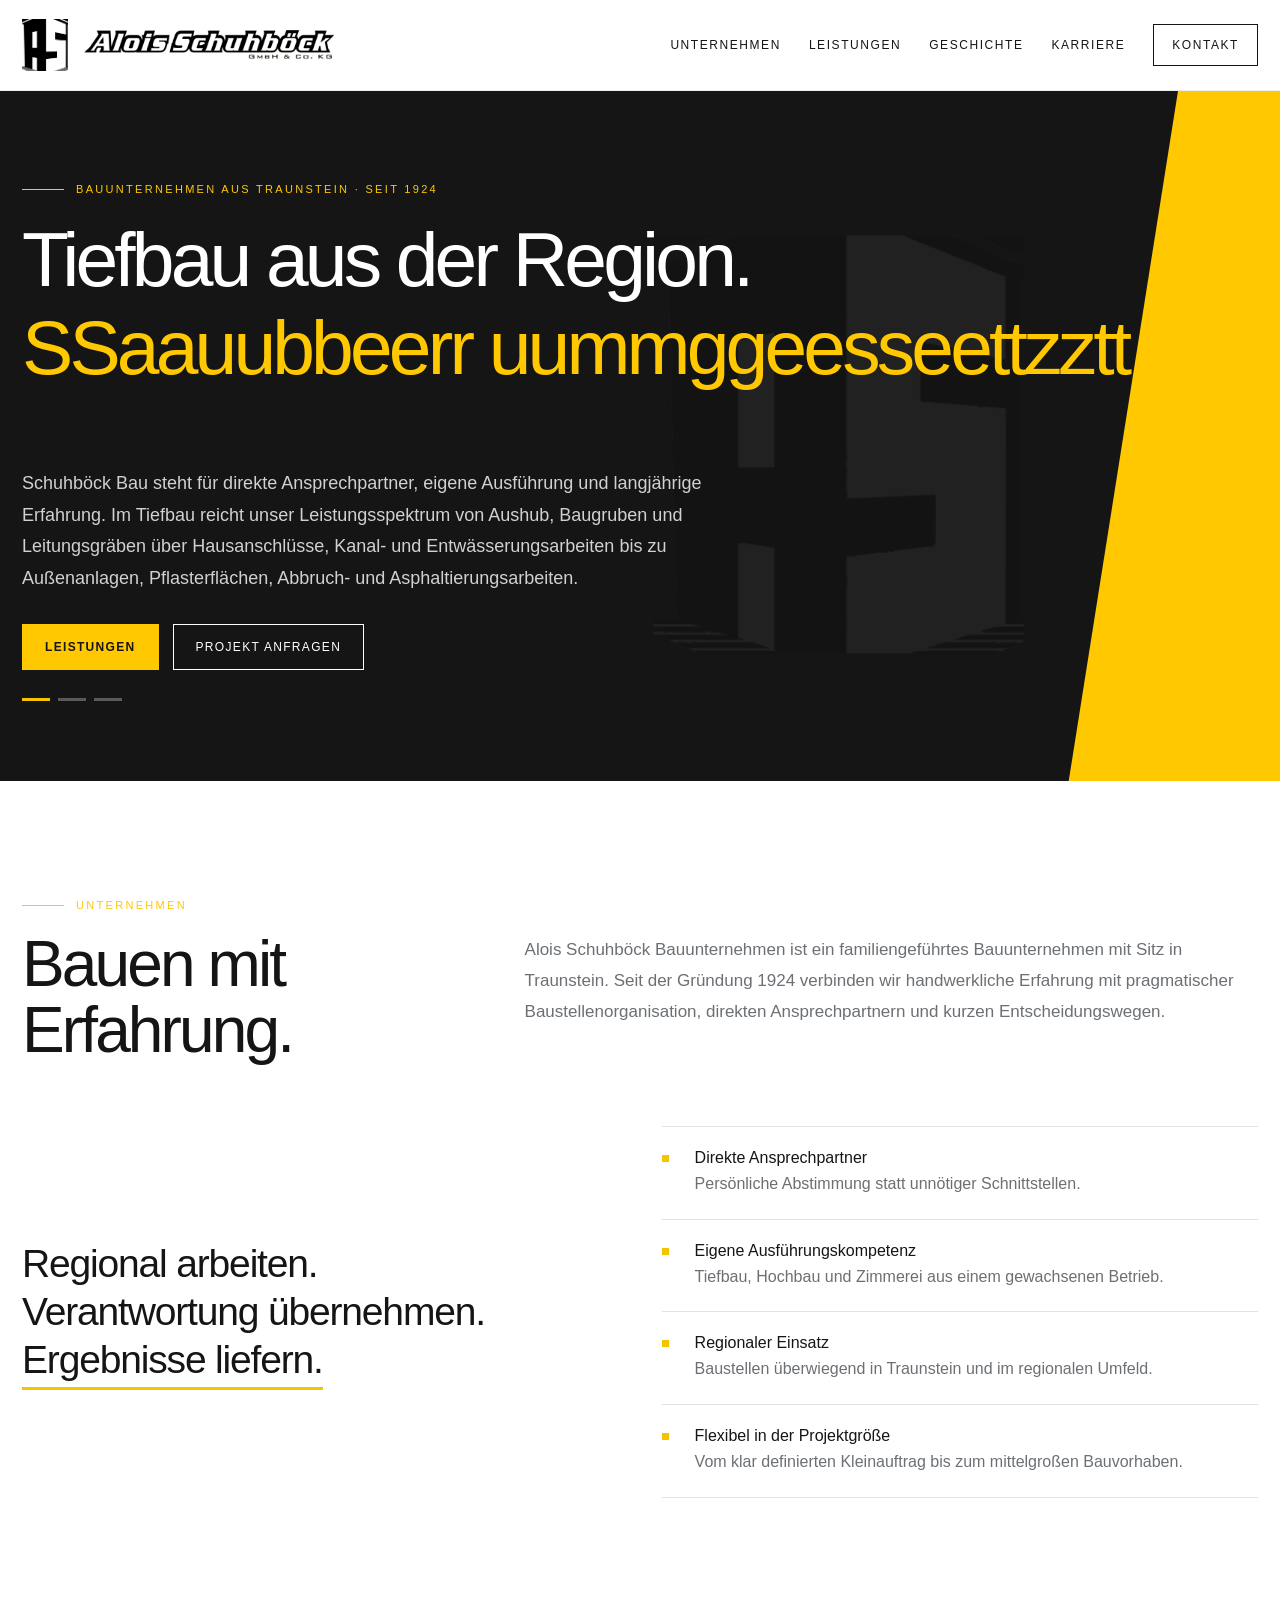
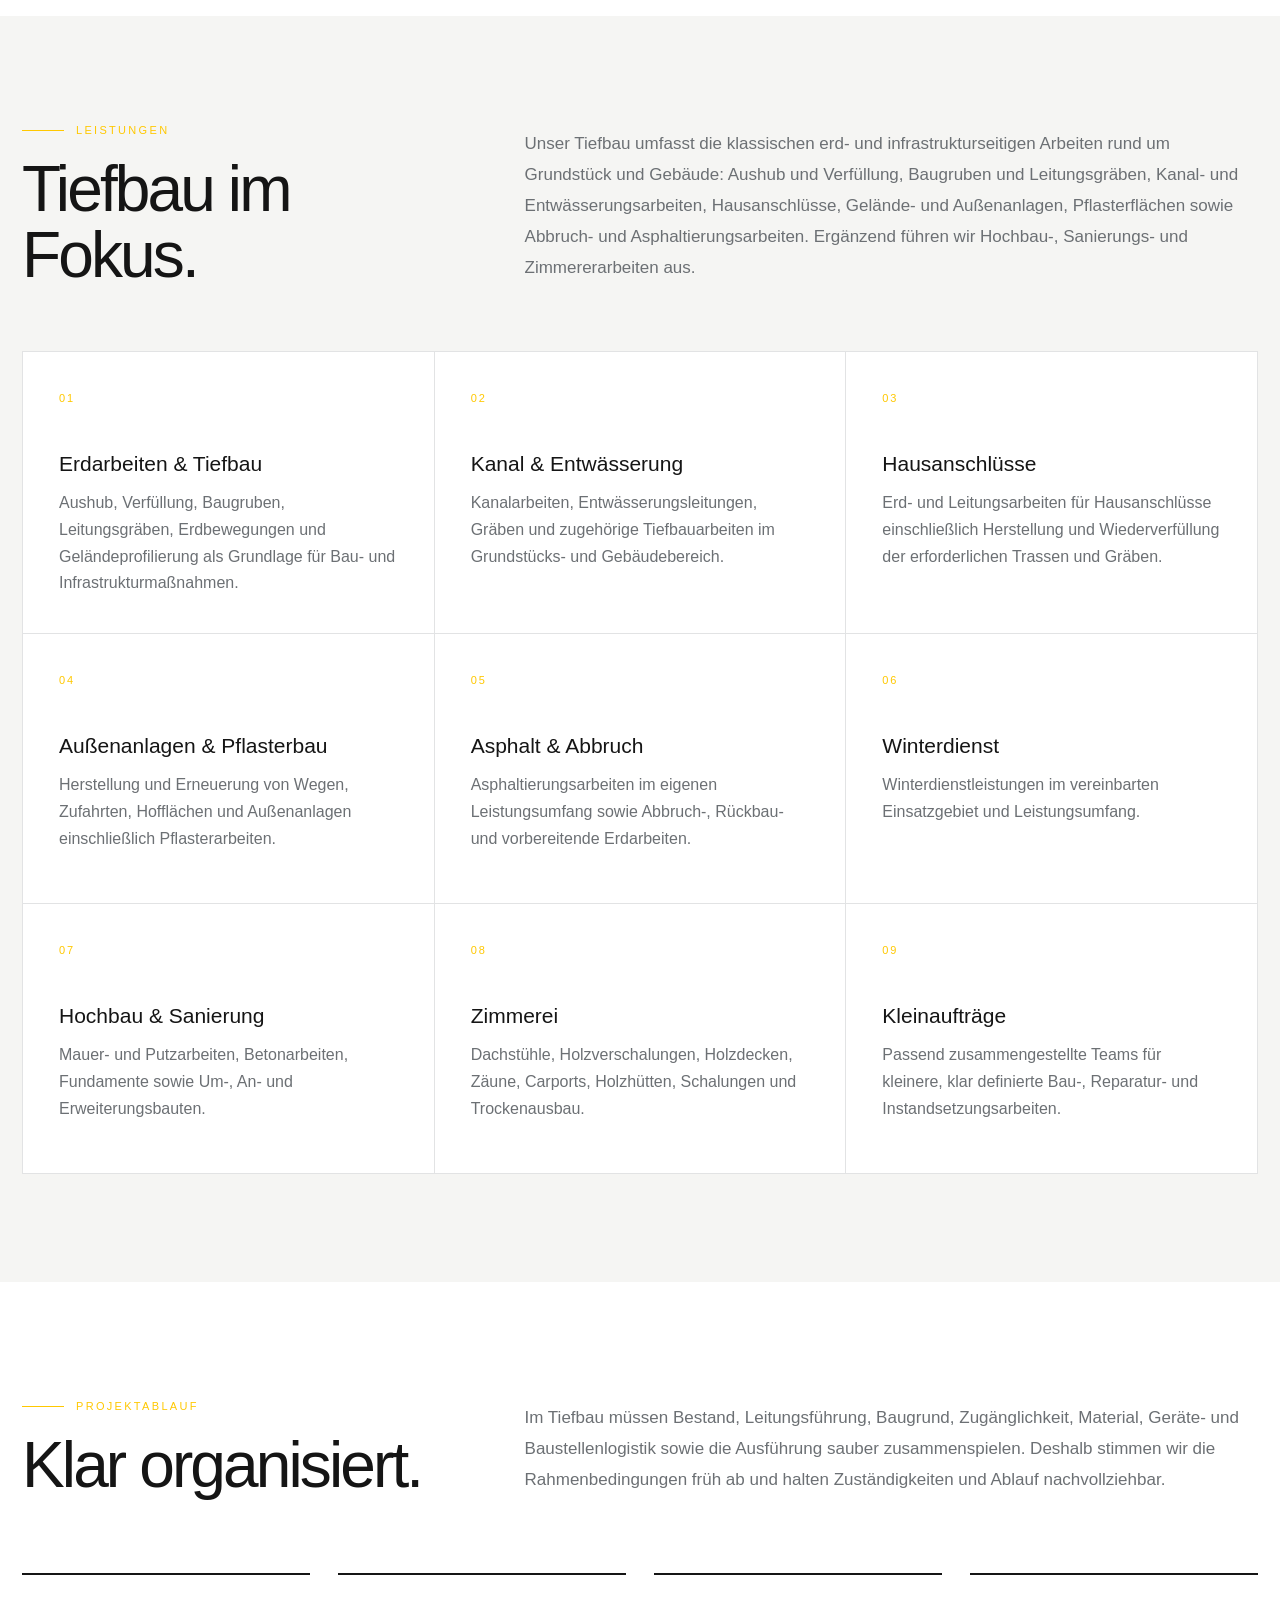
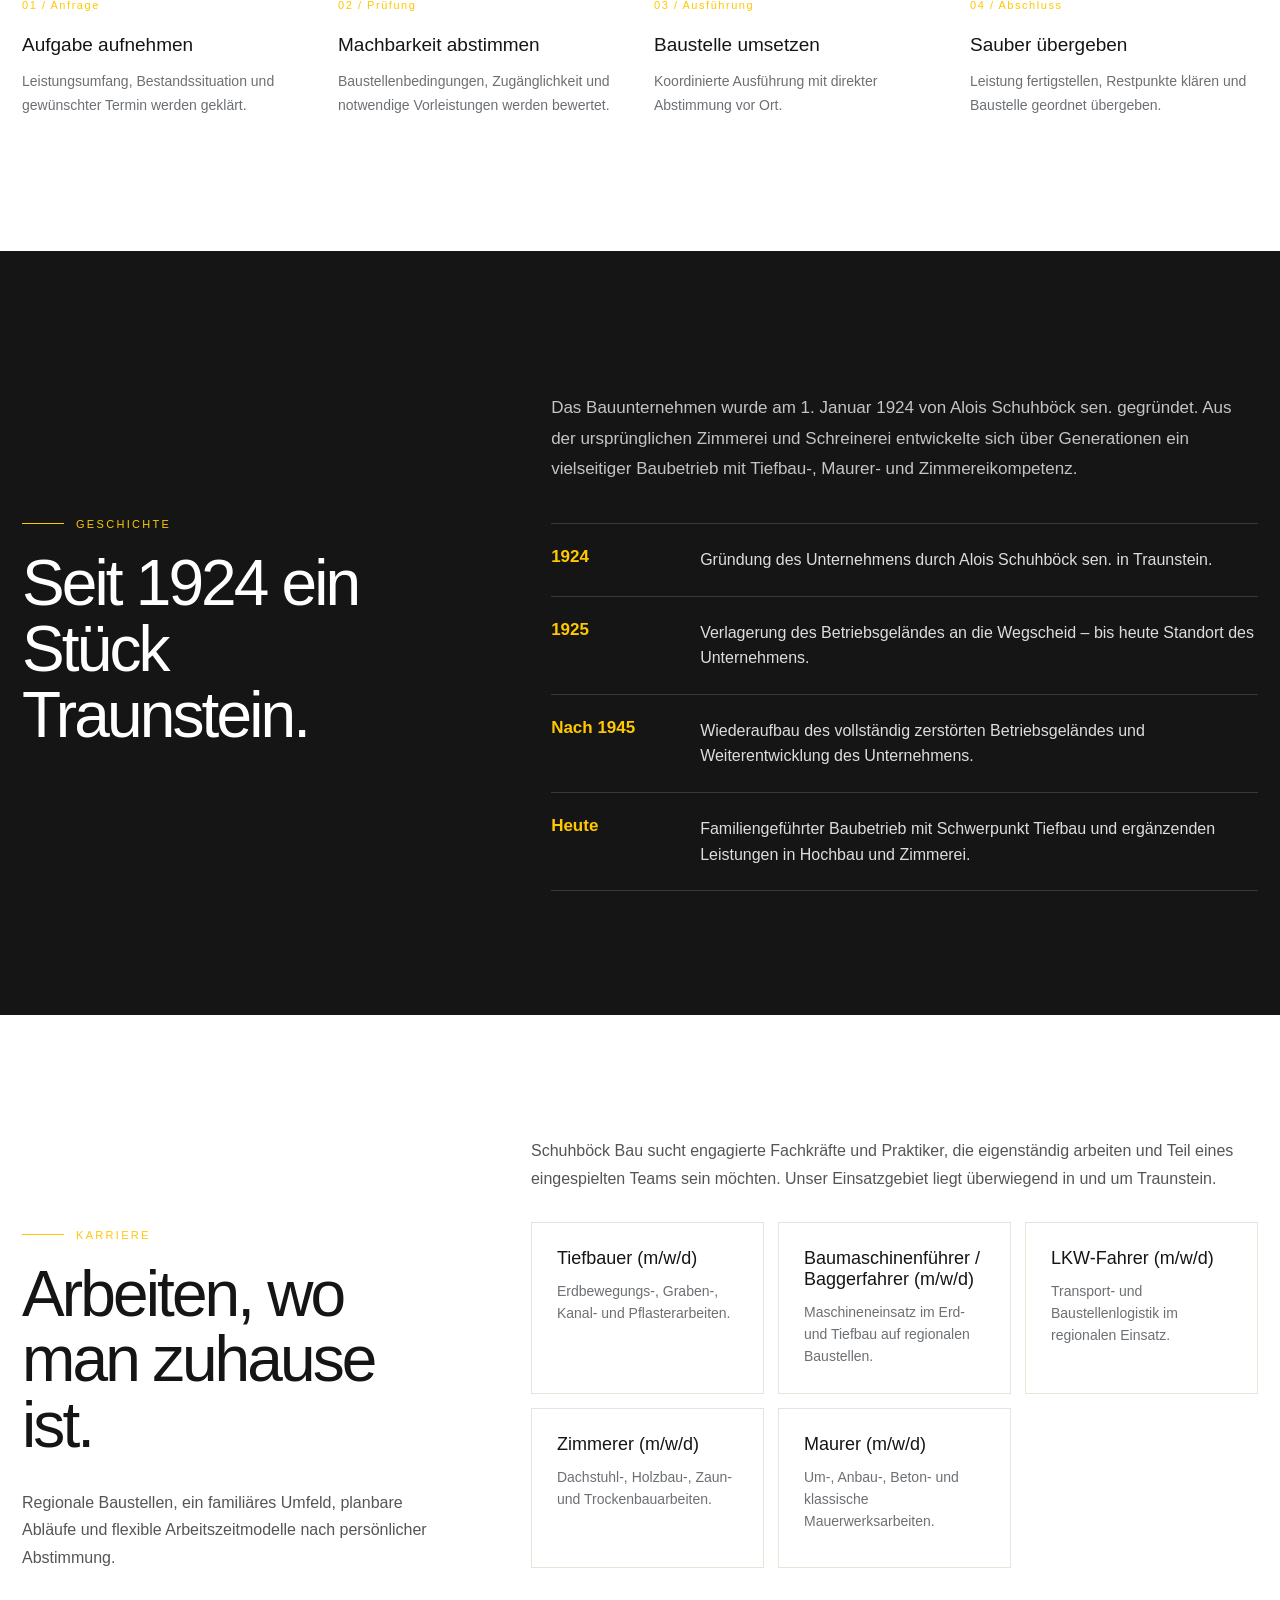
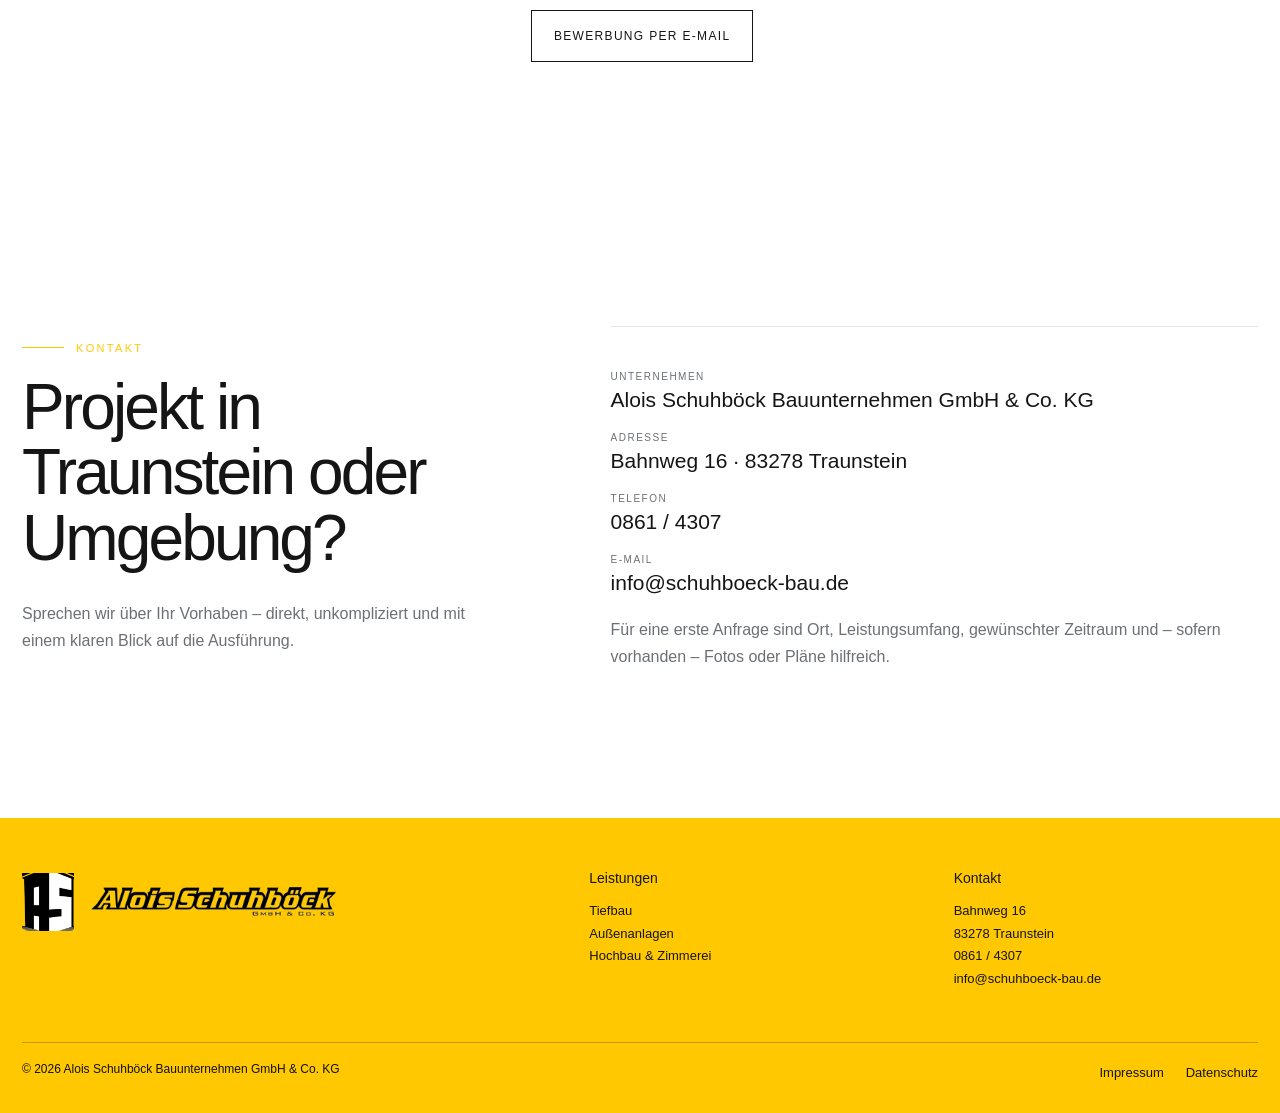
==== commit 730fe667: "Add files via upload" ====
--- a/index.html
+++ b/index.html
@@ -34,22 +34,25 @@
 
 <main id="top">
 <section class="hero">
+  <div class="hero-yellow" aria-hidden="true"></div>
   <img class="hero-watermark" src="assets/as-mark.png" alt="" aria-hidden="true">
-  <div class="hero-yellow" aria-hidden="true"></div>
   <div class="wrap hero-inner">
     <div class="hero-main">
       <div class="eyebrow">Bauunternehmen aus Traunstein · seit 1924</div>
-      <div class="hero-rotator" aria-live="polite">
-        <div class="hero-slide is-active"><h1>Tiefbau aus der Region.<span>Sauber umgesetzt.</span></h1></div>
-        <div class="hero-slide"><h1>Hochbau mit Erfahrung.<span>Solide ausgeführt.</span></h1></div>
-        <div class="hero-slide"><h1>Zimmerei mit Handwerk.<span>Präzise gefertigt.</span></h1></div>
-      </div>
-      <p class="hero-copy">Schuhböck Bau steht für direkte Ansprechpartner, eigene Ausführung und langjährige Erfahrung. Im Tiefbau reicht unser Leistungsspektrum von Erdarbeiten, Baugruben und Leitungsgräben über Hausanschlüsse, Kanal- und Entwässerungsarbeiten bis zu Außenanlagen, Pflasterflächen, Abbruch- und Asphaltierungsarbeiten.</p>
+
+      <div class="hero-title" aria-live="polite">
+        <div id="heroPrimary" class="hero-primary">Tiefbau aus der Region.</div>
+        <div class="hero-secondary"><span id="typedText"></span><span class="type-cursor" aria-hidden="true"></span></div>
+      </div>
+
+      <p class="hero-copy">Schuhböck Bau steht für direkte Ansprechpartner, eigene Ausführung und langjährige Erfahrung. Im Tiefbau reicht unser Leistungsspektrum von Aushub, Baugruben und Leitungsgräben über Hausanschlüsse, Kanal- und Entwässerungsarbeiten bis zu Außenanlagen, Pflasterflächen, Abbruch- und Asphaltierungsarbeiten.</p>
+
       <div class="actions">
         <a class="btn btn-yellow" href="#leistungen">Leistungen</a>
         <a class="btn btn-ghost" href="#kontakt">Projekt anfragen</a>
       </div>
-      <div class="hero-dots" aria-label="Hero Auswahl">
+
+      <div class="hero-dots" aria-label="Leistungsbereich auswählen">
         <button class="dot is-active" data-slide="0" aria-label="Tiefbau"></button>
         <button class="dot" data-slide="1" aria-label="Hochbau"></button>
         <button class="dot" data-slide="2" aria-label="Zimmerei"></button>
@@ -122,7 +125,6 @@
 </section>
 
 <section class="history" id="geschichte">
-  <img class="history-watermark" src="assets/as-mark.png" alt="" aria-hidden="true">
   <div class="wrap history-grid">
     <div>
       <div class="section-label">Geschichte</div>
@@ -182,10 +184,7 @@
 <footer class="footer">
   <div class="wrap">
     <div class="footer-grid">
-      <div class="footer-brand">
-        <img class="footer-mark" src="assets/as-mark.png" alt="">
-        <img class="footer-word" src="assets/as-bau-logo.png" alt="Alois Schuhböck GmbH & Co. KG">
-      </div>
+      <div class="footer-brand"><img class="footer-mark" src="assets/as-mark.png" alt="AS"><img class="footer-word" src="assets/as-bau-logo.png" alt="Alois Schuhböck GmbH & Co. KG"></div>
       <div><h4>Leistungen</h4><a href="#leistungen">Tiefbau</a><br><a href="#leistungen">Außenanlagen</a><br><a href="#leistungen">Hochbau & Zimmerei</a></div>
       <div><h4>Kontakt</h4><p>Bahnweg 16<br>83278 Traunstein<br>0861 / 4307<br>info@schuhboeck-bau.de</p></div>
     </div>
--- a/styles.css
+++ b/styles.css
@@ -149,3 +149,206 @@
   .leadline{font-size:33px}.leadline em{white-space:normal}
   .footer-grid{grid-template-columns:1fr}.footer-bottom{flex-direction:column}
 }
+
+
+/* ===== V3 FINAL OVERRIDES ===== */
+:root{
+  --yellow:#f4c400;
+  --yellow-dark:#f4c400;
+}
+
+/* Header logo */
+.brand-mark{
+  width:46px;
+  height:54px;
+  object-fit:contain;
+}
+.brand-word{
+  width:250px;
+}
+
+/* Hero: no overlapping text, writing animation, yellow farther right */
+.hero{
+  min-height:690px;
+}
+.hero-yellow{
+  right:-13%;
+  width:21%;
+  transform:skewX(-9deg);
+}
+.hero-watermark{
+  right:20%;
+  width:min(29vw,430px);
+  opacity:.055;
+  filter:none;
+  image-rendering:auto;
+}
+.hero-inner{
+  min-height:690px;
+}
+.hero-main{
+  width:min(730px,66%);
+  padding:72px 0 60px;
+}
+.hero-title{
+  min-height:216px;
+  margin-bottom:2px;
+}
+.hero-primary,
+.hero-secondary{
+  font-size:clamp(54px,6vw,84px);
+  line-height:1.03;
+  letter-spacing:-.05em;
+  font-weight:400;
+}
+.hero-primary{
+  color:#fff;
+}
+.hero-secondary{
+  color:var(--yellow);
+  margin-top:7px;
+  min-height:1.08em;
+  white-space:nowrap;
+}
+.type-cursor{
+  display:inline-block;
+  width:2px;
+  height:.84em;
+  margin-left:5px;
+  background:var(--yellow);
+  vertical-align:-.04em;
+  animation:typeBlink .75s steps(1) infinite;
+}
+@keyframes typeBlink{50%{opacity:0}}
+.hero-copy{
+  margin-top:24px;
+  max-width:700px;
+}
+
+/* Consistent original brand yellow */
+.eyebrow,
+.section-label,
+.service-no,
+.step small,
+.timeline-item strong{
+  color:var(--yellow) !important;
+}
+.eyebrow:before,
+.section-label:before{
+  background:var(--yellow) !important;
+}
+
+/* Remove the decorative yellow ticks from service cards */
+.service:before{
+  display:none !important;
+}
+.service{
+  padding-top:36px;
+}
+.service:hover{
+  transform:none;
+  box-shadow:none;
+  background:#fffdf6;
+}
+
+/* Underline below, not through, the words */
+.leadline em:after{
+  bottom:-9px;
+  height:3px;
+  z-index:0;
+}
+
+/* Process spacing */
+.process-section{
+  padding-top:118px;
+  padding-bottom:120px;
+}
+.process-head{
+  margin-bottom:74px;
+}
+
+/* History: remove bad/partial watermark entirely */
+.history-watermark{
+  display:none !important;
+}
+.history{
+  padding:124px 0;
+}
+
+/* Careers: neutral white instead of cream/yellow cast */
+.jobs{
+  background:#fff !important;
+  padding:122px 0;
+}
+.job{
+  border-top:1px solid var(--line) !important;
+}
+.job-action{
+  margin-top:38px !important;
+}
+
+/* Contact content sits more intentionally in the section */
+.contact{
+  padding-top:126px;
+  padding-bottom:132px;
+}
+.contact-grid{
+  align-items:center;
+}
+
+/* Footer uses the original brand yellow, so black wordmark is legible */
+.footer{
+  background:var(--yellow) !important;
+  color:#151515 !important;
+}
+.footer h4,
+.footer a,
+.footer p,
+.footer-bottom{
+  color:#151515 !important;
+}
+.footer-bottom{
+  border-color:rgba(0,0,0,.24) !important;
+}
+.footer-mark{
+  width:52px;
+  height:60px;
+}
+.footer-word{
+  width:245px;
+}
+
+@media(max-width:980px){
+  .hero-main{width:100%;max-width:730px}
+  .hero-secondary{white-space:normal}
+}
+@media(max-width:620px){
+  .hero-title{min-height:180px}
+  .hero-primary,.hero-secondary{font-size:46px}
+  .hero-yellow{display:none}
+  .brand-mark{width:36px;height:42px}
+  .brand-word{width:170px}
+}
+
+/* V4 screenshot corrections */
+:root{--brand-yellow:#ffc800}
+.service::before,.service:before,.services article::before,.services article:before{display:none!important;content:none!important}
+.history-watermark,.history-mark{display:none!important}
+.footer{background:var(--brand-yellow)!important;color:#111!important}
+.footer *{color:#111}
+.footer-word{filter:none!important;opacity:1!important}
+.footer-mark{filter:none!important;opacity:1!important}
+.section-label,.eyebrow,.service-no,.step small,.timeline-item strong{color:var(--brand-yellow)!important}
+.section-label:before,.eyebrow:before{background:var(--brand-yellow)!important}
+.jobs{background:#fff!important}
+.job-action{margin-top:42px!important}
+.hero-secondary,#typedText,.type-cursor{color:var(--brand-yellow)!important}
+.type-cursor{background:var(--brand-yellow)!important}
+.hero-yellow,.btn-yellow{background:var(--brand-yellow)!important}
+.btn-yellow{border-color:var(--brand-yellow)!important}
+.hero-watermark{filter:none!important;image-rendering:auto;opacity:.055!important}
+
+.hero-title{display:block!important;min-height:220px!important}
+.hero-primary,.hero-secondary{position:static!important;transform:none!important}
+.hero-secondary{display:block!important;margin-top:8px!important;line-height:1.05!important}
+.hero-copy{position:relative!important;z-index:2!important;margin-top:28px!important}
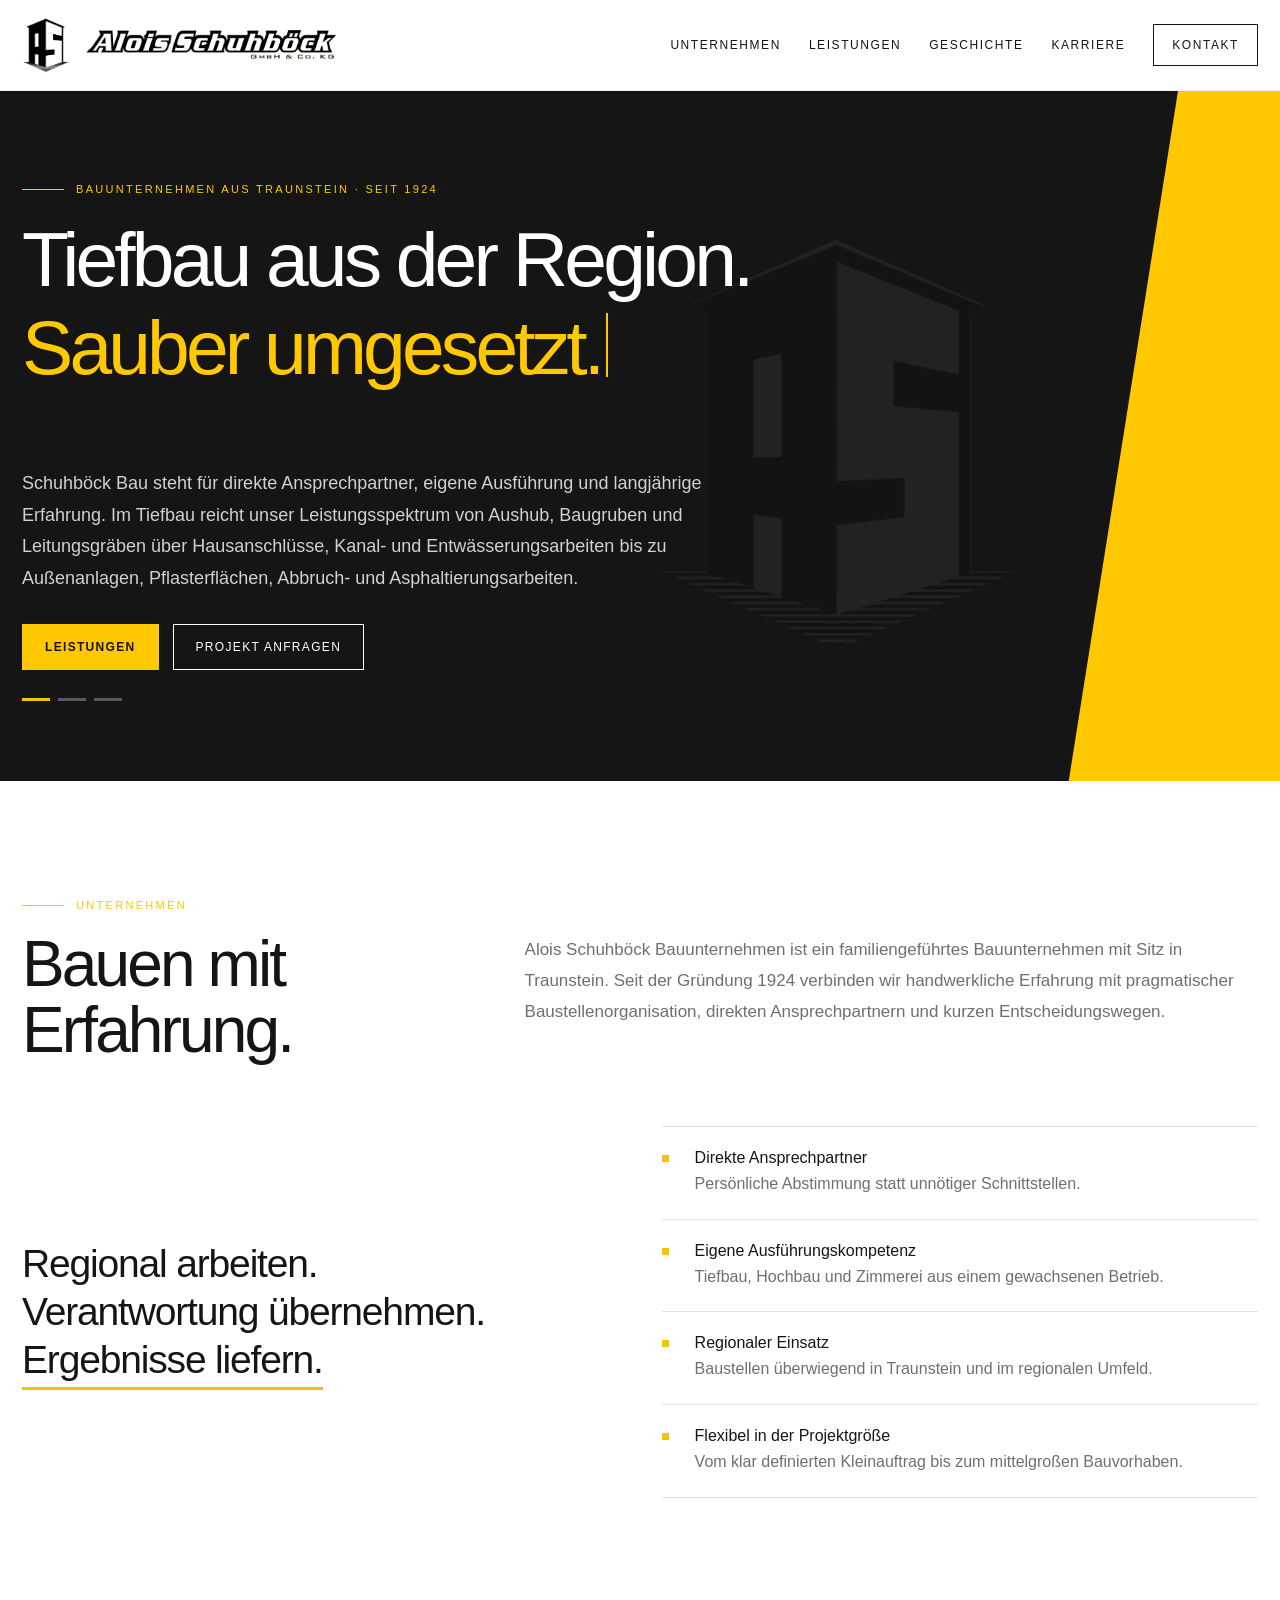
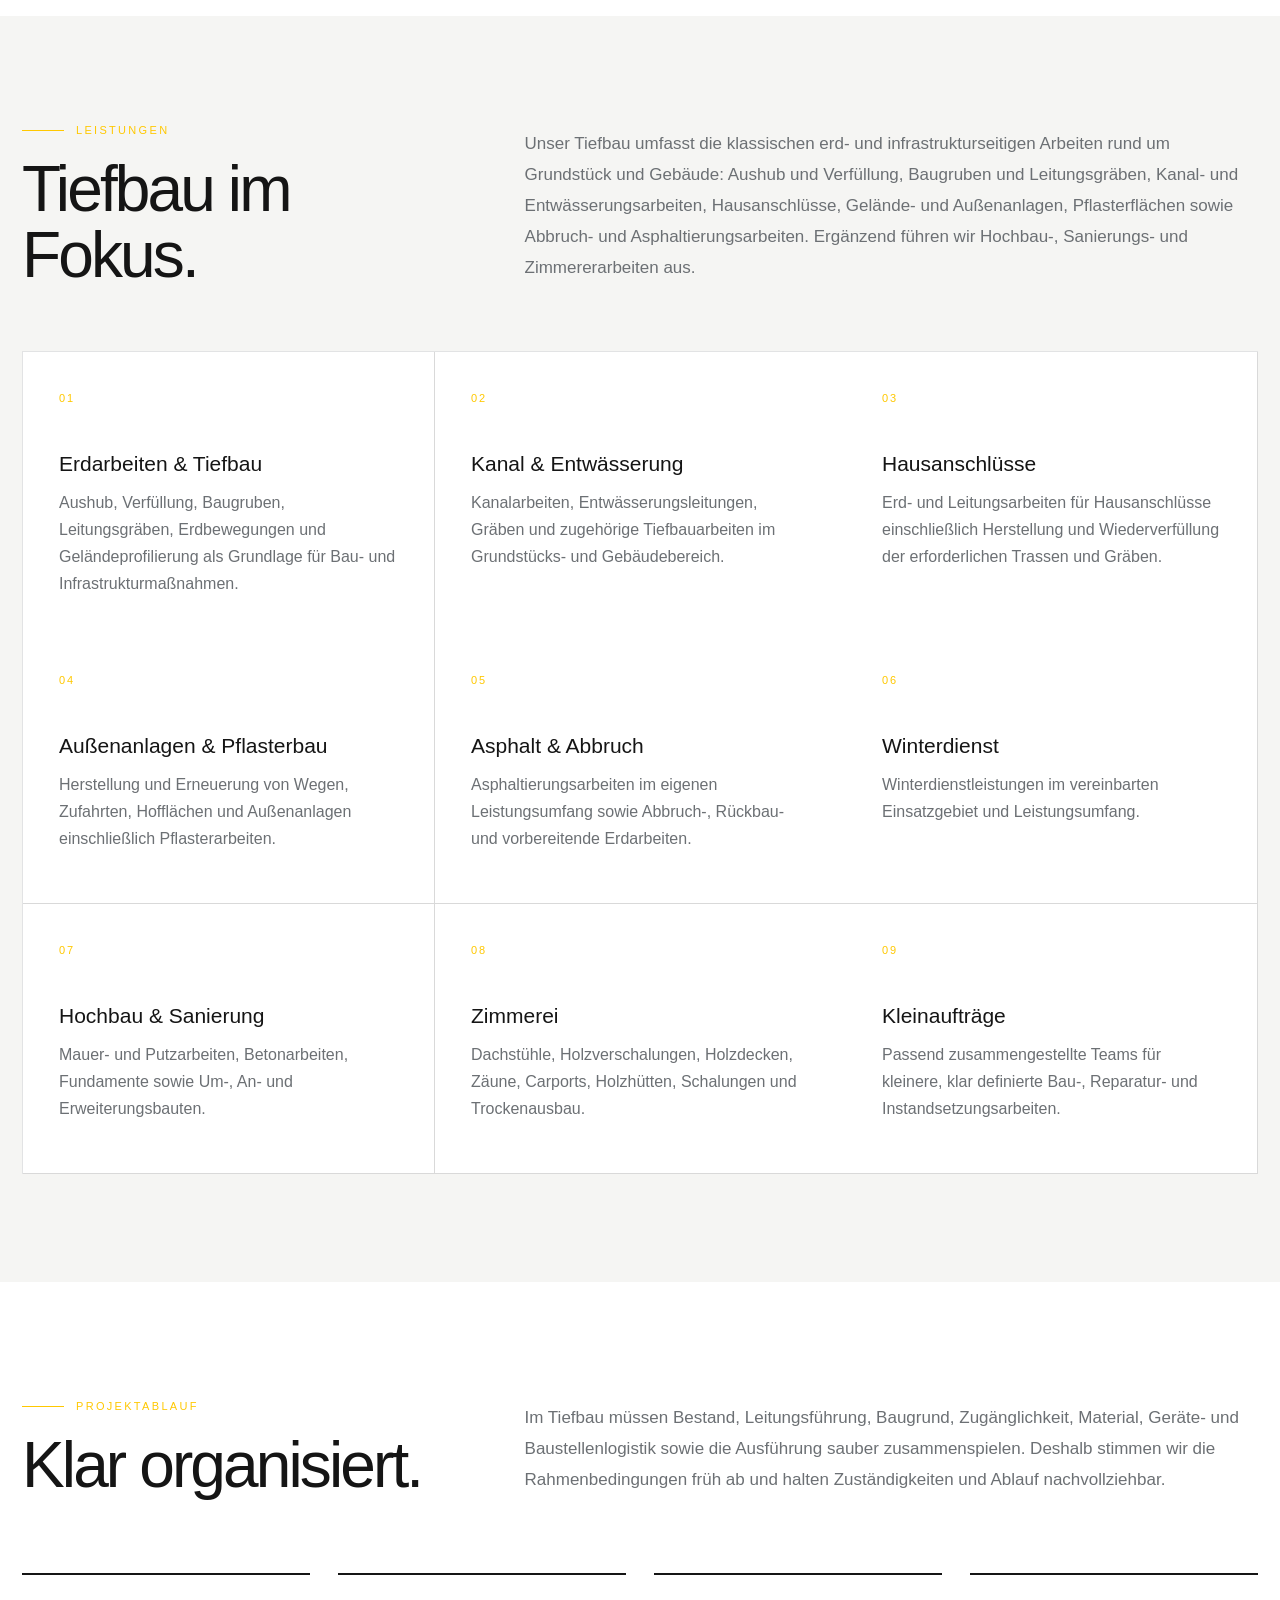
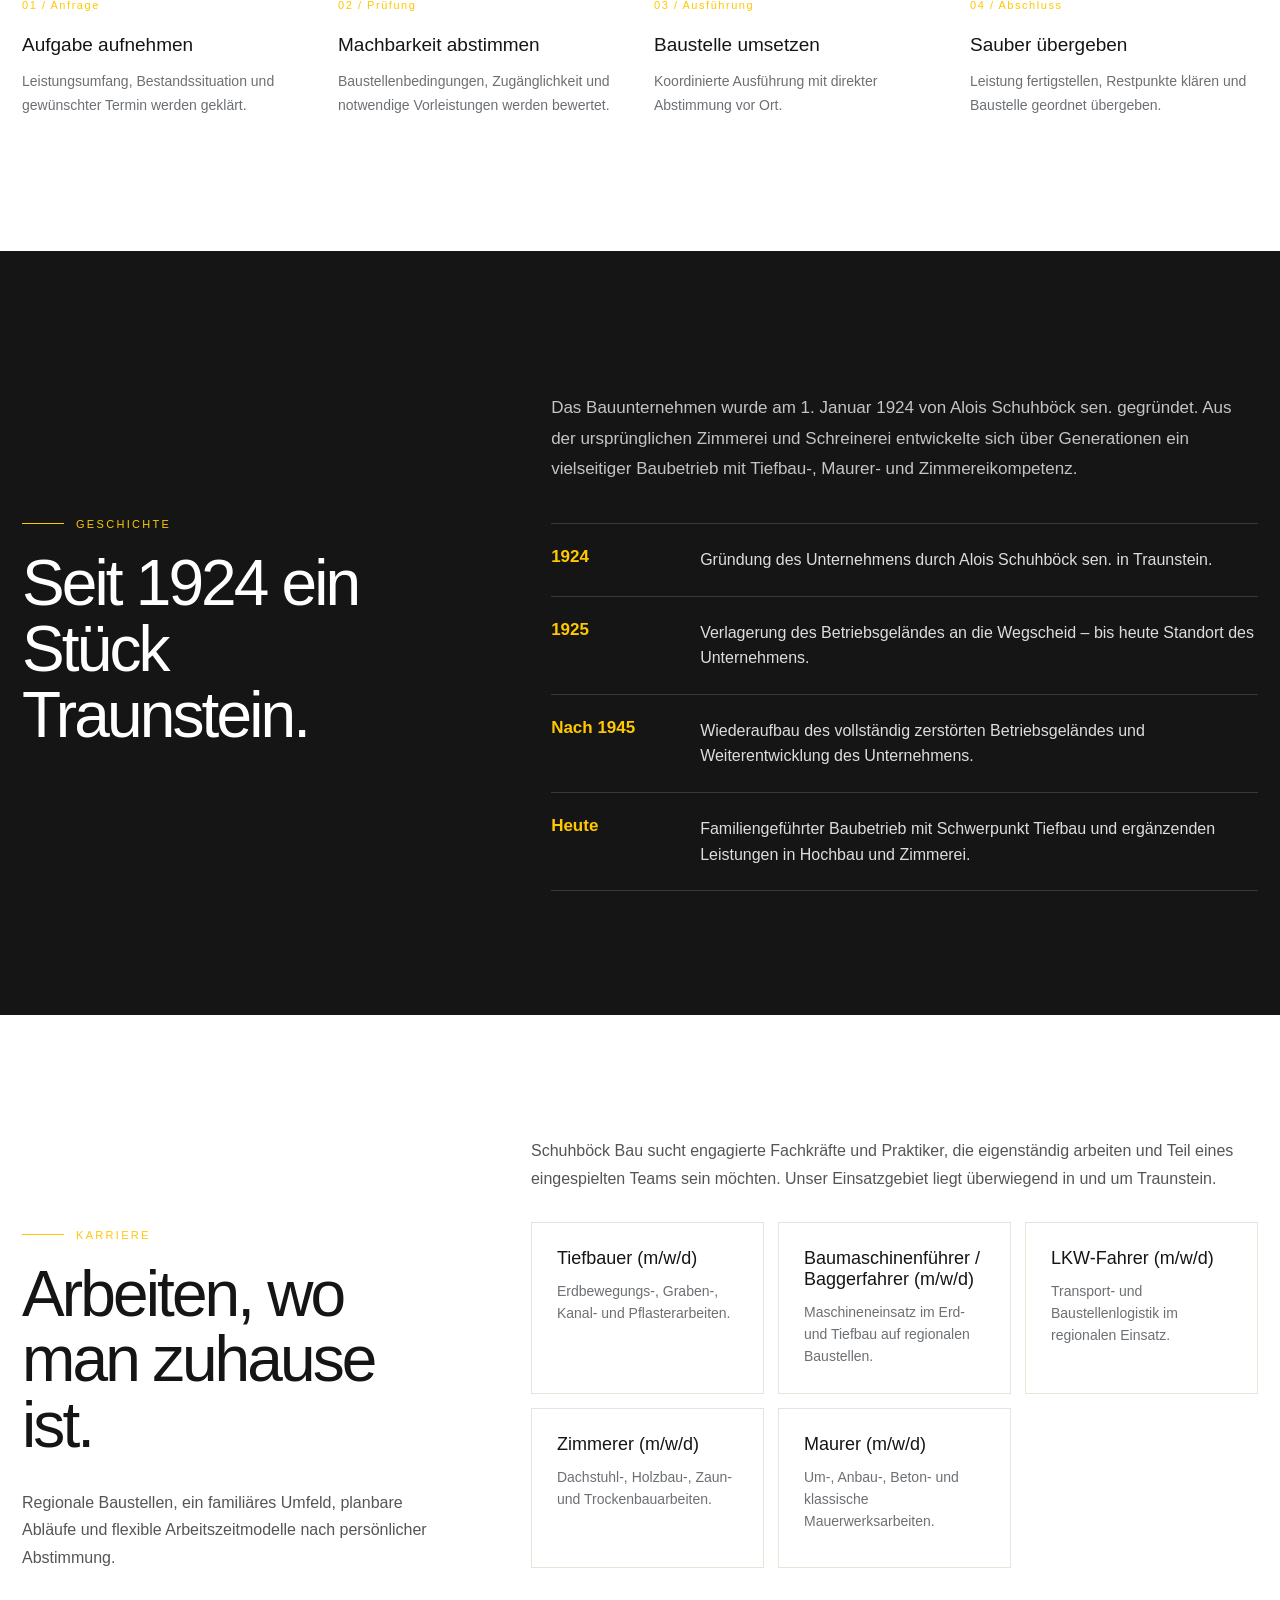
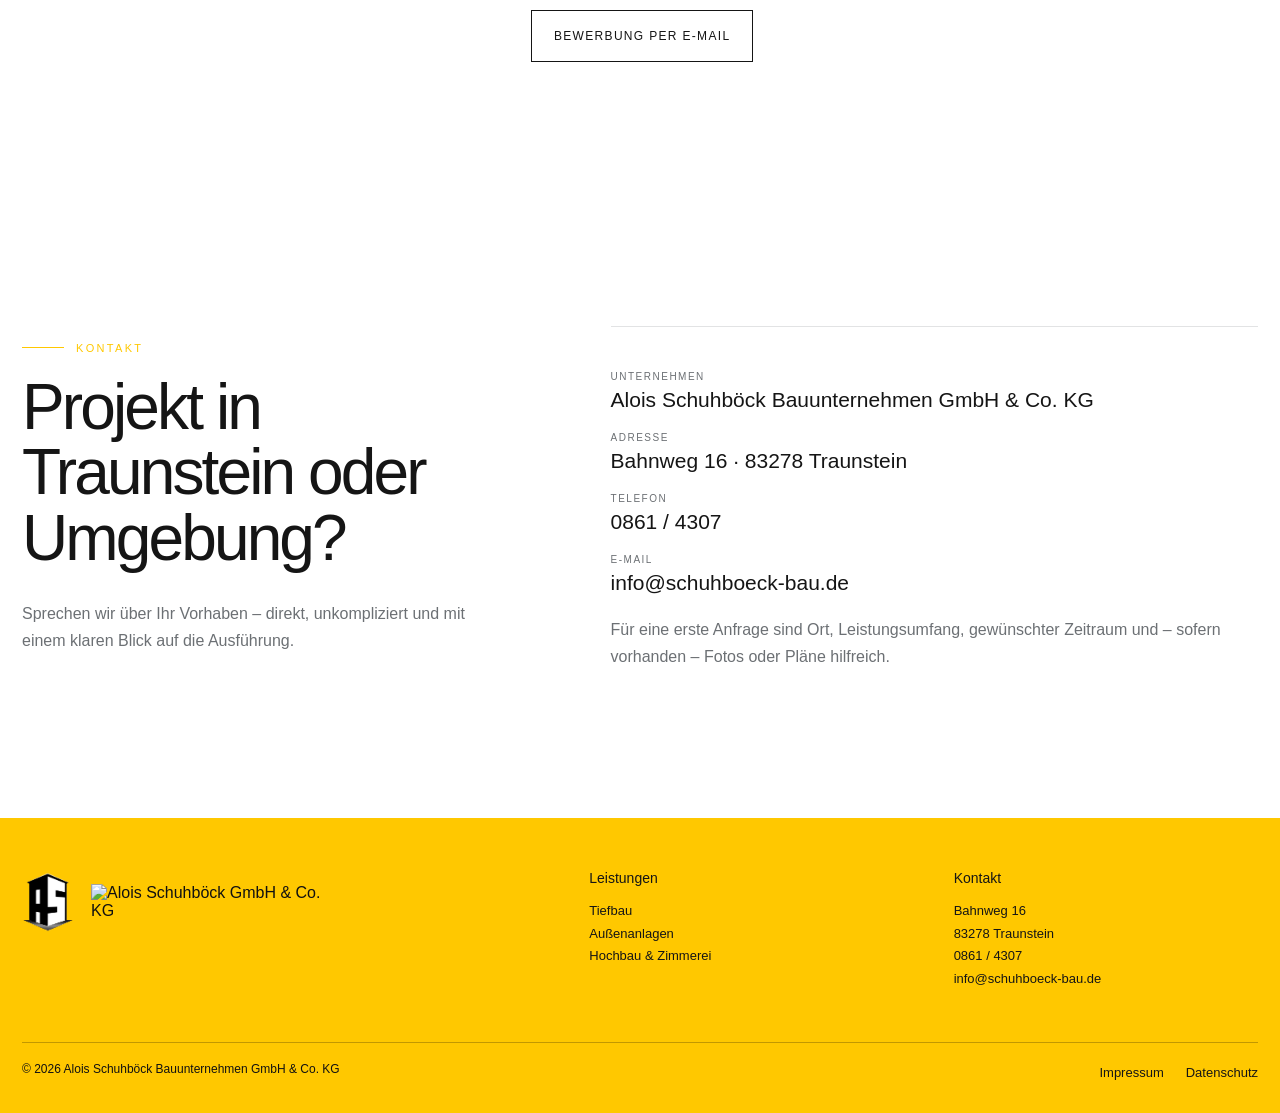
==== commit 43778613: "Add footer logo variant and service tile animation" ====
--- a/index.html
+++ b/index.html
@@ -18,7 +18,7 @@
 <header class="header">
   <div class="wrap nav">
     <a class="brand" href="#top" aria-label="Schuhböck Bau Startseite">
-      <img class="brand-mark" src="assets/as-mark.png" alt="">
+      <img class="brand-mark" src="assets/as-mark.png" alt="AS">
       <img class="brand-word" src="assets/as-bau-logo.png" alt="Alois Schuhböck GmbH & Co. KG">
     </a>
     <button class="menu-btn" aria-label="Menü öffnen" aria-expanded="false">☰</button>
@@ -184,17 +184,13 @@
 <footer class="footer">
   <div class="wrap">
     <div class="footer-grid">
-      <div class="footer-brand"><img class="footer-mark" src="assets/as-mark.png" alt="AS"><img class="footer-word" src="assets/as-bau-logo.png" alt="Alois Schuhböck GmbH & Co. KG"></div>
+      <div class="footer-brand"><img class="footer-mark" src="assets/as-mark.png" alt="AS"><img class="footer-word" src="assets/as-bau-logo-footer.png" alt="Alois Schuhböck GmbH & Co. KG"></div>
       <div><h4>Leistungen</h4><a href="#leistungen">Tiefbau</a><br><a href="#leistungen">Außenanlagen</a><br><a href="#leistungen">Hochbau & Zimmerei</a></div>
       <div><h4>Kontakt</h4><p>Bahnweg 16<br>83278 Traunstein<br>0861 / 4307<br>info@schuhboeck-bau.de</p></div>
     </div>
-    <div class="footer-bottom">
-      <span>© <span id="year"></span> Alois Schuhböck Bauunternehmen GmbH & Co. KG</span>
-      <div class="footer-links"><a href="impressum.html">Impressum</a><a href="datenschutz.html">Datenschutz</a></div>
-    </div>
+    <div class="footer-bottom"><span>© <span id="year"></span> Alois Schuhböck Bauunternehmen GmbH & Co. KG</span><div class="footer-links"><a href="impressum.html">Impressum</a><a href="datenschutz.html">Datenschutz</a></div></div>
   </div>
 </footer>
-
 <script src="script.js"></script>
 </body>
 </html>
--- a/styles.css
+++ b/styles.css
@@ -1,4 +1,3 @@
-
 :root{
   --ink:#151515;--ink2:#242424;--muted:#6c7074;--line:#e2e3e4;--soft:#f5f5f3;
   --yellow:#f4c400;--yellow-dark:#b99200;--white:#fff;--max:1240px;
@@ -352,3 +351,80 @@
 .hero-primary,.hero-secondary{position:static!important;transform:none!important}
 .hero-secondary{display:block!important;margin-top:8px!important;line-height:1.05!important}
 .hero-copy{position:relative!important;z-index:2!important;margin-top:28px!important}
+
+
+/* V5 corrections */
+.brand-mark,
+.footer-mark{
+  object-fit:contain !important;
+}
+
+.brand-mark{
+  width:48px !important;
+  height:60px !important;
+}
+
+.hero-watermark{
+  object-fit:contain !important;
+  filter:grayscale(1) !important;
+}
+
+.type-cursor{
+  transition:opacity .15s ease;
+}
+.type-cursor.is-hidden{
+  opacity:0 !important;
+  animation:none !important;
+}
+
+.footer-word{
+  filter:none !important;
+  opacity:1 !important;
+}
+
+.footer-mark{
+  filter:none !important;
+  opacity:1 !important;
+}
+
+/* ===== Service tile assemble animation ===== */
+.services.reveal-ready .service{
+  opacity:0;
+  transform:translateY(24px) scale(.985);
+  clip-path:inset(6% 4% 6% 4%);
+  will-change:transform,opacity,clip-path;
+}
+
+.services.reveal-ready.is-visible .service{
+  opacity:1;
+  transform:translateY(0) scale(1);
+  clip-path:inset(0 0 0 0);
+  transition:
+    opacity .58s cubic-bezier(.22,.61,.36,1),
+    transform .72s cubic-bezier(.22,.61,.36,1),
+    clip-path .72s cubic-bezier(.22,.61,.36,1);
+  transition-delay:calc(var(--tile-index,0) * 85ms);
+}
+
+/* Very subtle grid-line emphasis while the cards assemble */
+.services.reveal-ready.is-visible .service{
+  border-color:#d9d9d9;
+}
+
+/* Dedicated footer wordmark: white fill / black outline graphic */
+.footer-word{
+  width:245px;
+  height:auto;
+  filter:none !important;
+  opacity:1 !important;
+}
+
+@media (prefers-reduced-motion: reduce){
+  .services.reveal-ready .service,
+  .services.reveal-ready.is-visible .service{
+    opacity:1;
+    transform:none;
+    clip-path:none;
+    transition:none;
+  }
+}
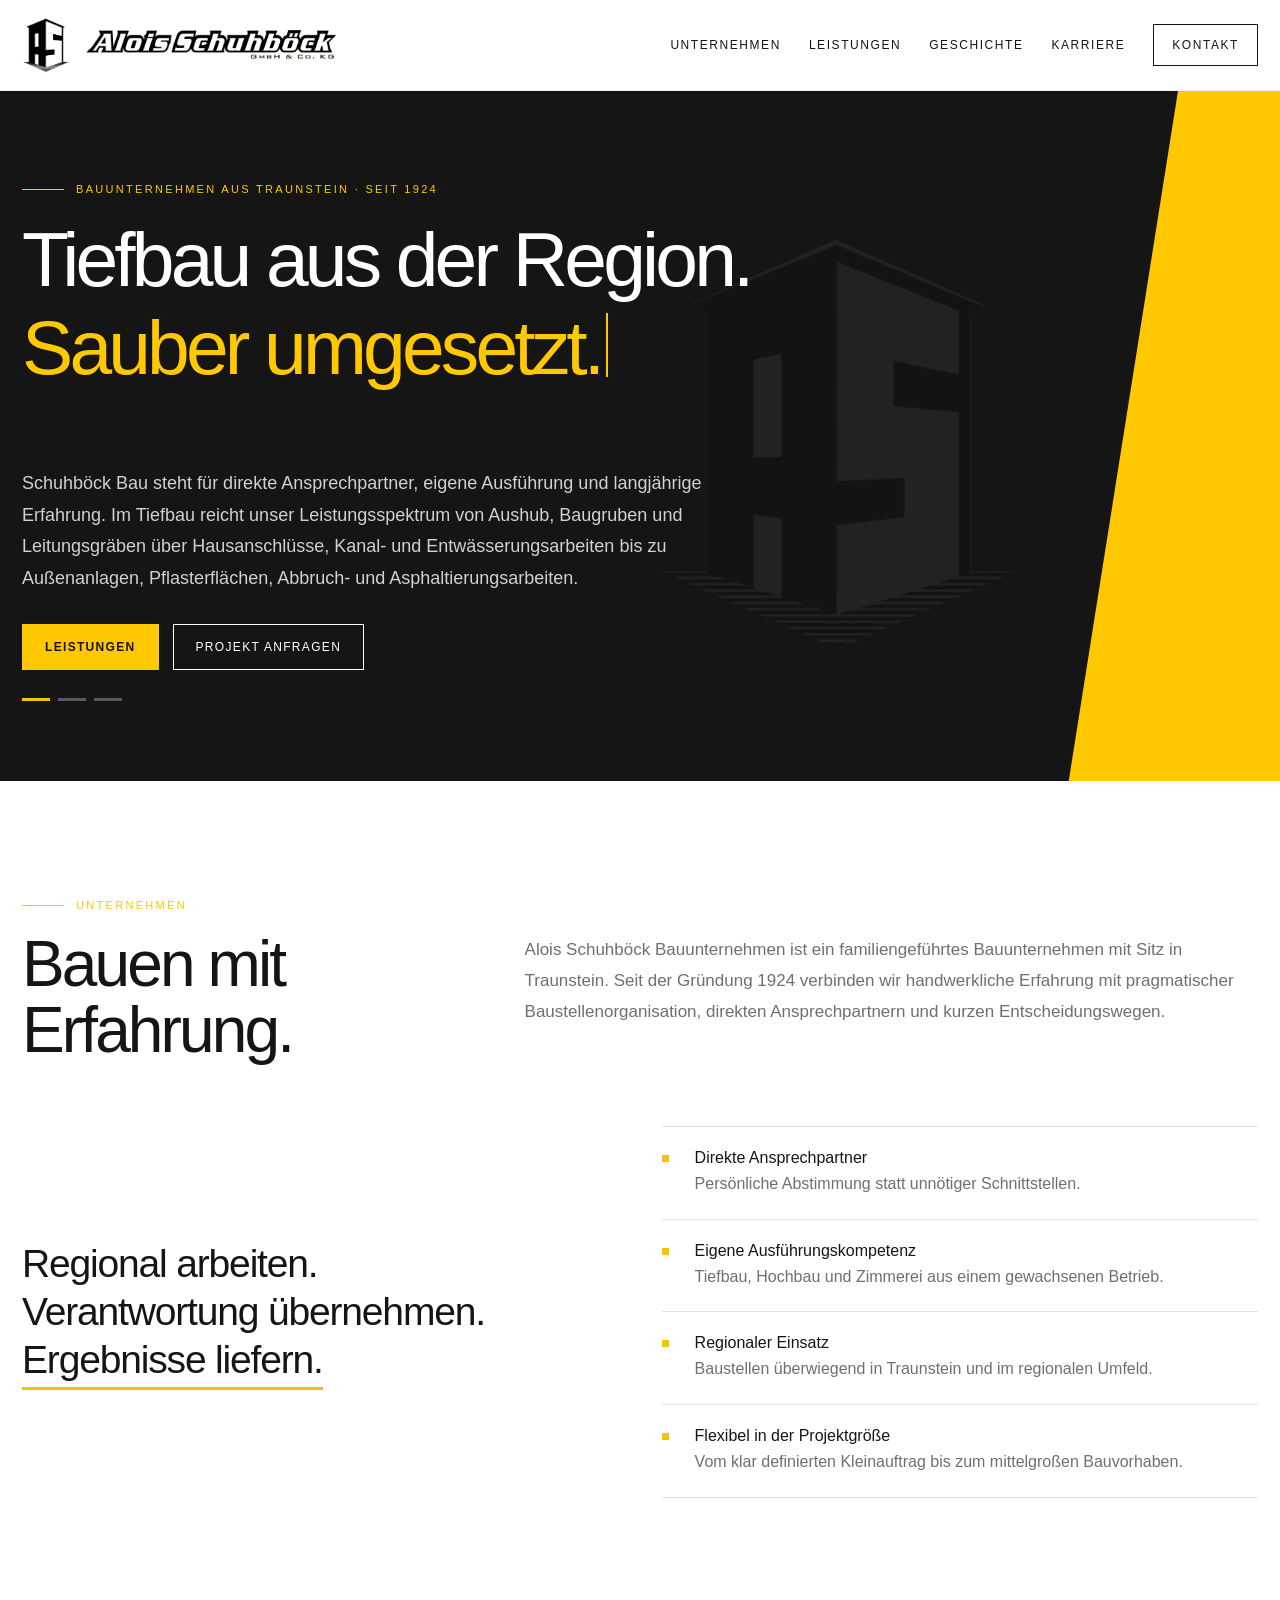
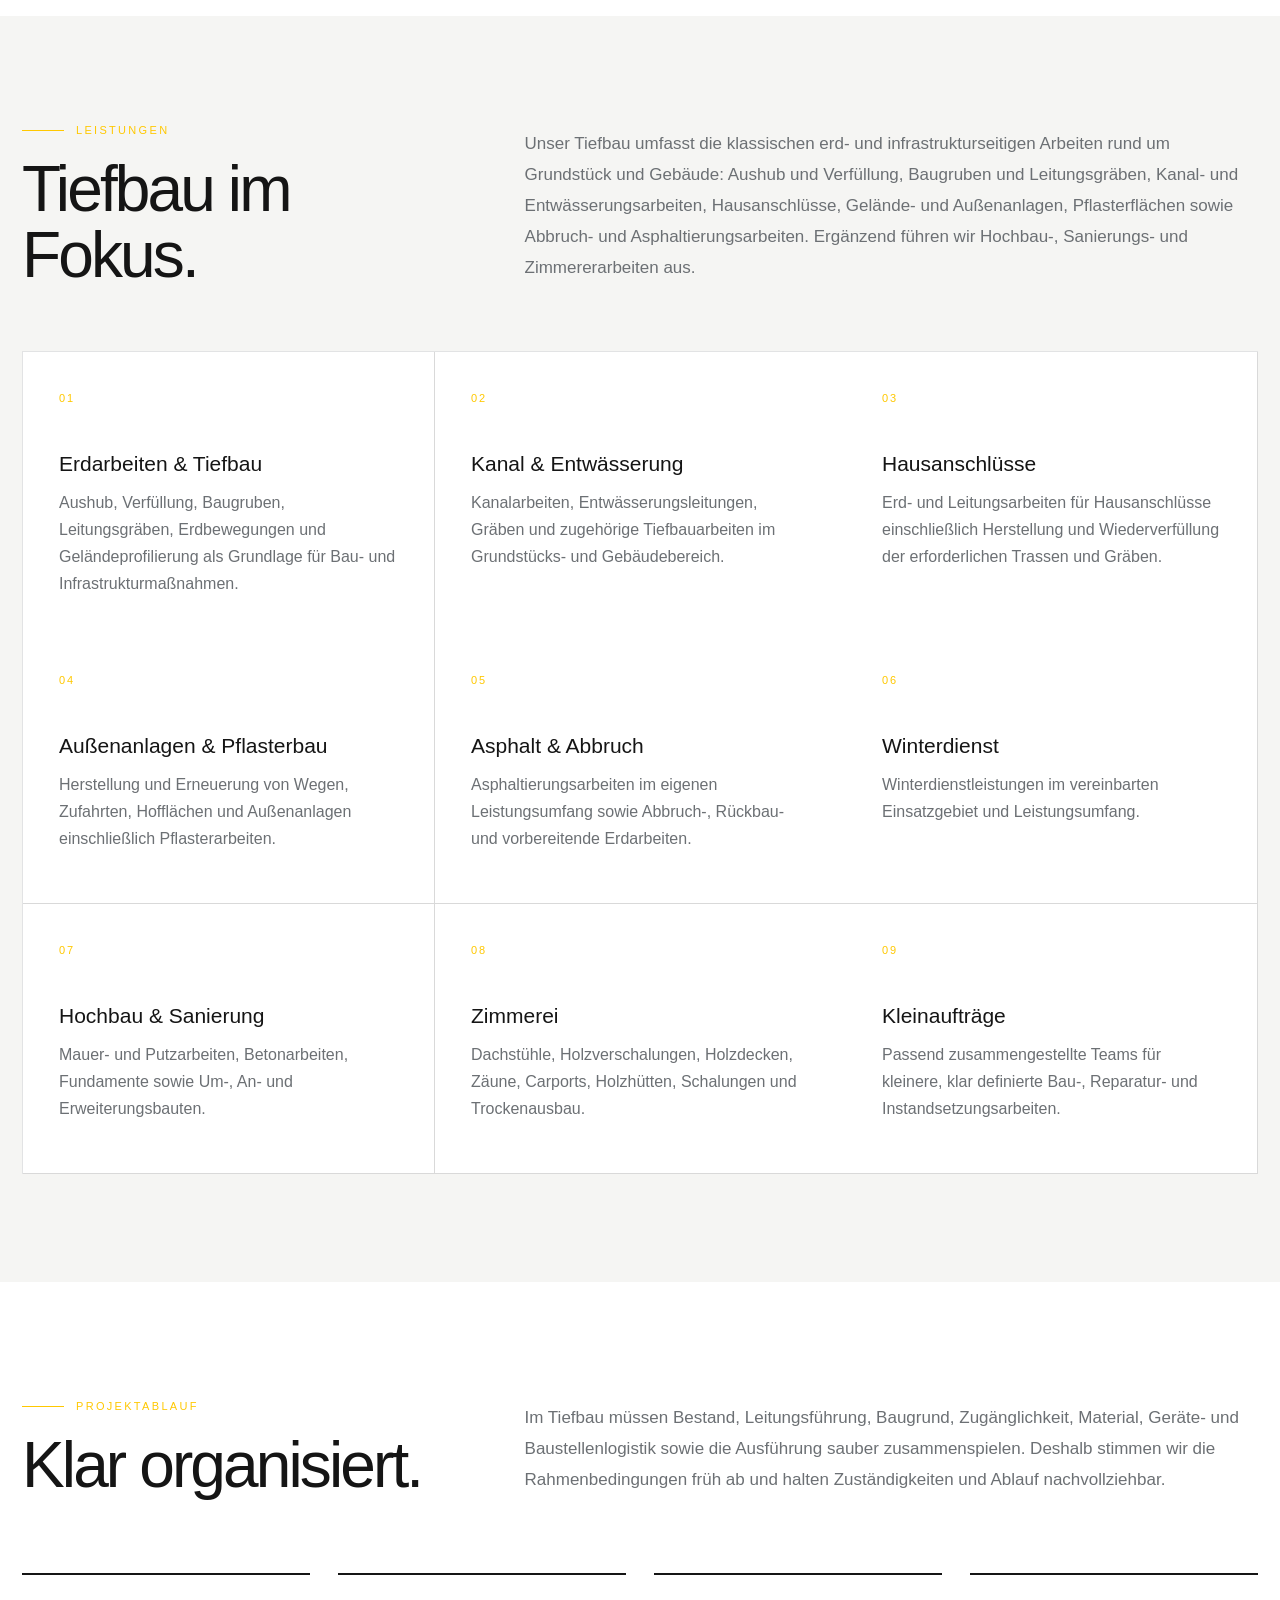
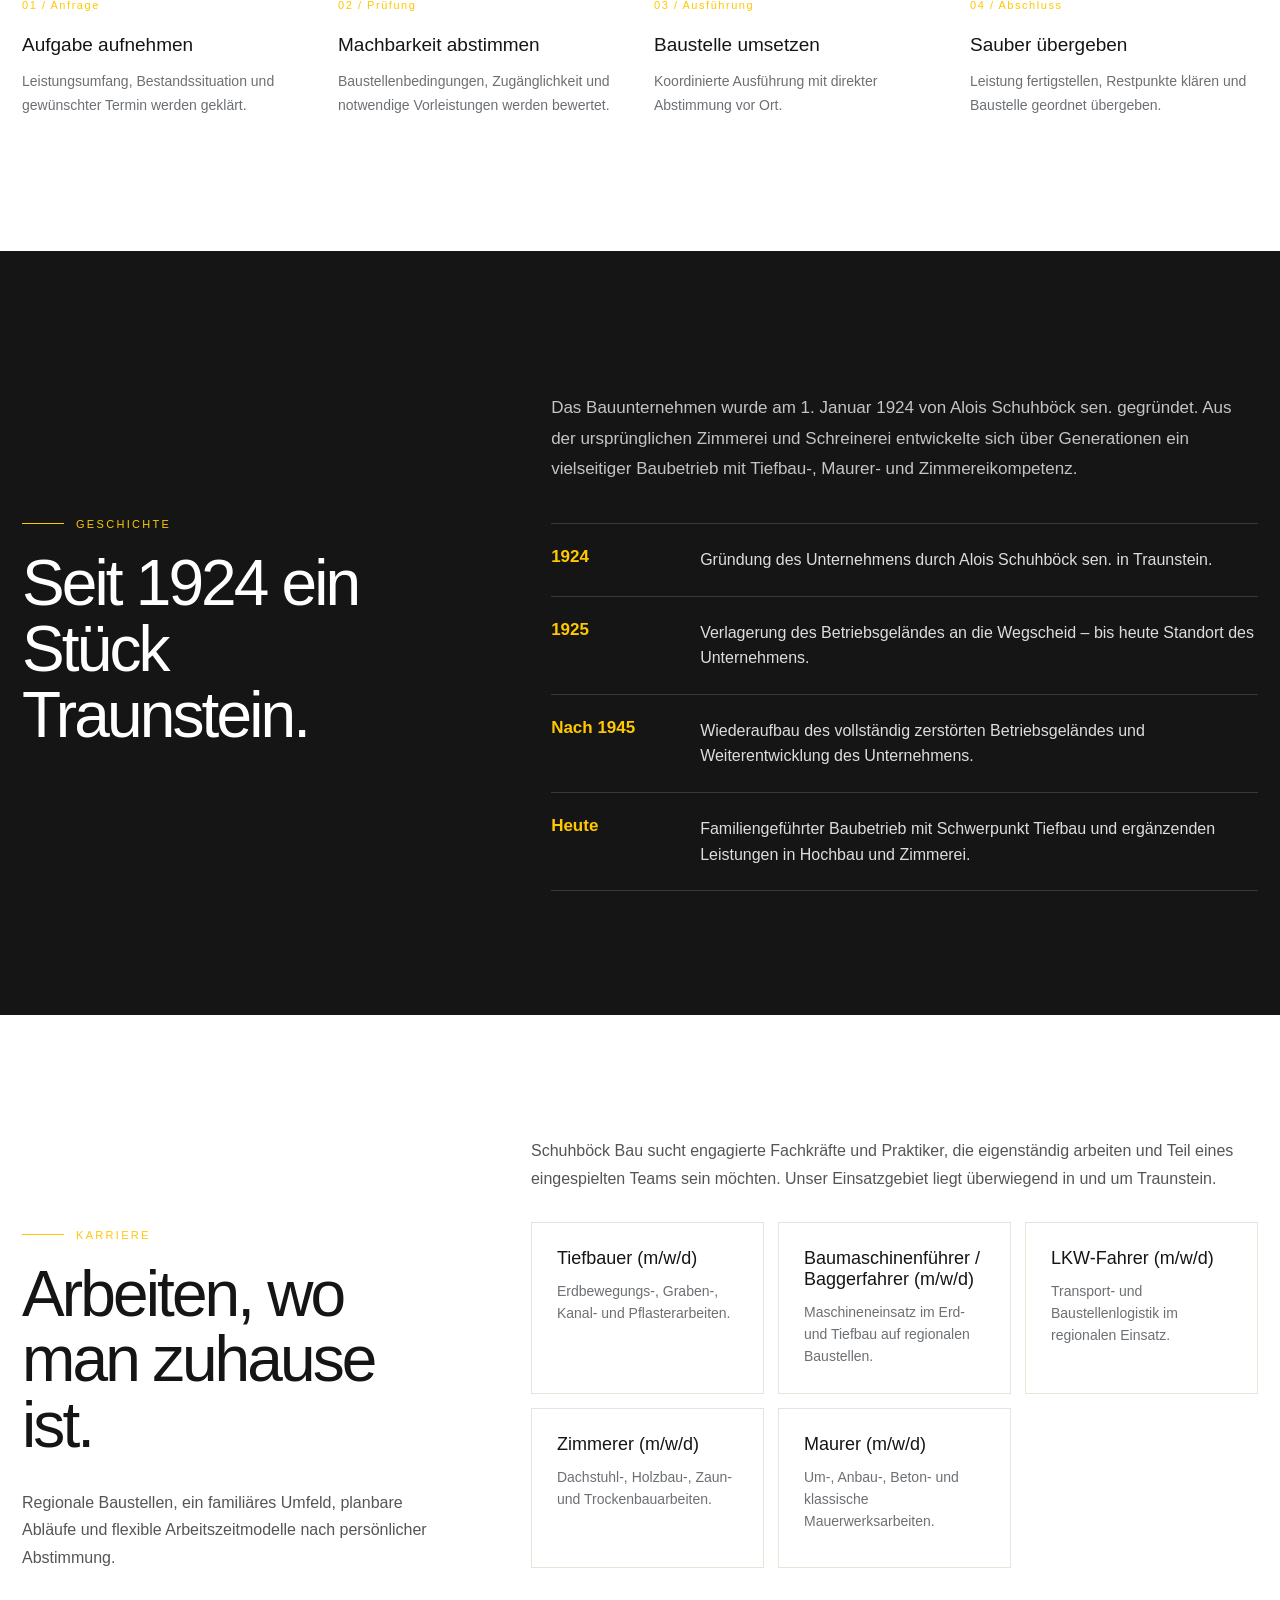
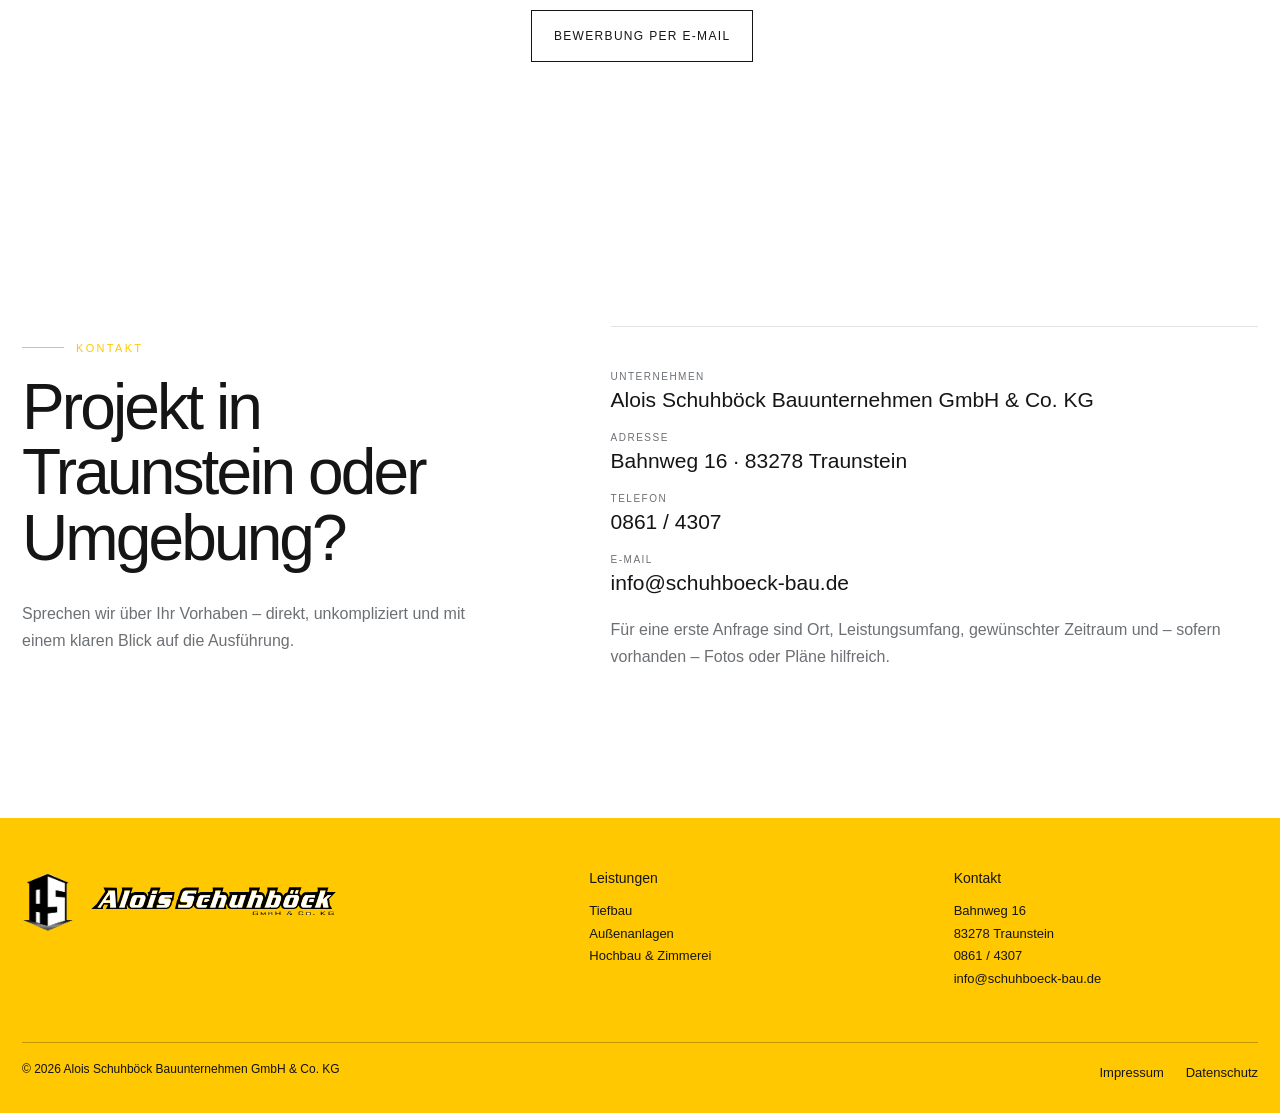
==== commit ebfd46c9: "Prepare launch metadata and finalize footer logo" ====
--- a/index.html
+++ b/index.html
@@ -5,20 +5,25 @@
 <meta name="viewport" content="width=device-width,initial-scale=1">
 <title>Alois Schuhböck Bauunternehmen | Tiefbau, Hochbau & Zimmerei in Traunstein</title>
 <meta name="description" content="Alois Schuhböck Bauunternehmen in Traunstein – Tiefbau, Erdarbeiten, Kanal- und Entwässerungsarbeiten, Hausanschlüsse, Außenanlagen, Pflaster- und Asphaltarbeiten sowie Hochbau, Sanierung und Zimmerei.">
-<meta name="robots" content="noindex,nofollow">
+<meta name="robots" content="index,follow">
+<link rel="canonical" href="https://www.schuhboeck-bau.de/">
 <meta property="og:title" content="Schuhböck Bau | Bauen mit Erfahrung seit 1924">
 <meta property="og:description" content="Tiefbau, Hochbau und Zimmerei aus Traunstein – regional, direkt und erfahren.">
 <meta property="og:type" content="website">
-<meta property="og:image" content="assets/as-bau-preview.jpg">
+<meta property="og:url" content="https://www.schuhboeck-bau.de/">
+<meta property="og:image" content="https://www.schuhboeck-bau.de/assets/as-bau-preview.jpg">
 <link rel="icon" type="image/png" href="assets/favicon.png">
 <link rel="stylesheet" href="styles.css">
+<style>
+.footer-brand::before,.footer-brand::after{display:none!important;content:none!important}.footer-word{display:block!important;visibility:visible!important;opacity:1!important;filter:none!important;width:245px!important;height:auto!important}
+</style>
 </head>
 <body>
 
 <header class="header">
   <div class="wrap nav">
     <a class="brand" href="#top" aria-label="Schuhböck Bau Startseite">
-      <img class="brand-mark" src="assets/as-mark.png" alt="AS">
+      <img class="brand-mark" src="assets/as-mark.png" alt="">
       <img class="brand-word" src="assets/as-bau-logo.png" alt="Alois Schuhböck GmbH & Co. KG">
     </a>
     <button class="menu-btn" aria-label="Menü öffnen" aria-expanded="false">☰</button>
@@ -184,13 +189,17 @@
 <footer class="footer">
   <div class="wrap">
     <div class="footer-grid">
-      <div class="footer-brand"><img class="footer-mark" src="assets/as-mark.png" alt="AS"><img class="footer-word" src="assets/as-bau-logo-footer.png" alt="Alois Schuhböck GmbH & Co. KG"></div>
+      <div class="footer-brand"><img class="footer-mark" src="assets/as-mark.png" alt="AS"><img class="footer-word" src="assets/as-bau-logo-footer-vector.svg" alt="Alois Schuhböck GmbH & Co. KG"></div>
       <div><h4>Leistungen</h4><a href="#leistungen">Tiefbau</a><br><a href="#leistungen">Außenanlagen</a><br><a href="#leistungen">Hochbau & Zimmerei</a></div>
       <div><h4>Kontakt</h4><p>Bahnweg 16<br>83278 Traunstein<br>0861 / 4307<br>info@schuhboeck-bau.de</p></div>
     </div>
-    <div class="footer-bottom"><span>© <span id="year"></span> Alois Schuhböck Bauunternehmen GmbH & Co. KG</span><div class="footer-links"><a href="impressum.html">Impressum</a><a href="datenschutz.html">Datenschutz</a></div></div>
+    <div class="footer-bottom">
+      <span>© <span id="year"></span> Alois Schuhböck Bauunternehmen GmbH & Co. KG</span>
+      <div class="footer-links"><a href="impressum.html">Impressum</a><a href="datenschutz.html">Datenschutz</a></div>
+    </div>
   </div>
 </footer>
+
 <script src="script.js"></script>
 </body>
-</html>
+</html>
--- a/styles.css
+++ b/styles.css
@@ -1,430 +1 @@
-:root{
-  --ink:#151515;--ink2:#242424;--muted:#6c7074;--line:#e2e3e4;--soft:#f5f5f3;
-  --yellow:#f4c400;--yellow-dark:#b99200;--white:#fff;--max:1240px;
-}
-*{box-sizing:border-box}
-html{scroll-behavior:smooth}
-body{margin:0;background:#fff;color:var(--ink);font-family:Arial,Helvetica,sans-serif;-webkit-font-smoothing:antialiased}
-a{color:inherit;text-decoration:none}
-img{display:block;max-width:100%}
-.wrap{width:min(calc(100% - 44px),var(--max));margin:0 auto}
-
-.header{position:sticky;top:0;z-index:50;background:rgba(255,255,255,.97);border-bottom:1px solid rgba(0,0,0,.07);backdrop-filter:blur(10px)}
-.nav{height:90px;display:flex;align-items:center;justify-content:space-between;gap:30px}
-.brand{display:flex;align-items:center;gap:16px}
-.brand-mark{width:58px;height:68px;object-fit:contain}
-.brand-word{width:255px;height:auto}
-.navlinks{display:flex;align-items:center;gap:28px;font-size:12px;text-transform:uppercase;letter-spacing:.13em}
-.navlinks a:hover{color:var(--yellow-dark)}
-.nav-cta{padding:13px 18px;border:1px solid var(--ink)}
-.nav-cta:hover{background:var(--ink);color:#fff}
-.menu-btn{display:none;border:0;background:none;font-size:28px}
-
-.hero{position:relative;overflow:hidden;background:var(--ink);min-height:670px;color:#fff}
-.hero-yellow{position:absolute;z-index:0;right:-12%;top:0;width:27%;height:100%;background:var(--yellow);transform:skewX(-12deg);transform-origin:top}
-.hero-watermark{position:absolute;z-index:0;right:19%;top:50%;width:min(36vw,540px);transform:translateY(-48%);opacity:.045;filter:grayscale(1)}
-.hero-inner{position:relative;z-index:2;min-height:670px;display:flex;align-items:center}
-.hero-main{width:min(760px,70%);padding:70px 0 62px}
-.eyebrow,.section-label{display:flex;align-items:center;gap:12px;font-size:11px;text-transform:uppercase;letter-spacing:.21em}
-.eyebrow{color:var(--yellow);margin-bottom:25px}
-.eyebrow:before,.section-label:before{content:"";width:42px;height:1px;background:currentColor}
-.section-label{color:var(--yellow-dark);margin-bottom:21px}
-
-.hero-rotator{position:relative;height:205px}
-.hero-slide{position:absolute;inset:0;opacity:0;transform:translateY(18px);transition:opacity .7s ease,transform .7s ease;pointer-events:none}
-.hero-slide.is-active{opacity:1;transform:none}
-.hero h1{font-size:clamp(55px,6.2vw,88px);line-height:1.02;letter-spacing:-.052em;font-weight:400;margin:0}
-.hero h1 span{display:block;color:var(--yellow);margin-top:6px}
-.hero-copy{font-size:18px;line-height:1.75;color:#d1d1d1;max-width:720px;margin:28px 0 30px}
-.actions{display:flex;gap:14px;flex-wrap:wrap}
-.btn{display:inline-block;padding:15px 22px;border:1px solid currentColor;font-size:12px;letter-spacing:.11em;text-transform:uppercase}
-.btn-yellow{background:var(--yellow);border-color:var(--yellow);color:var(--ink);font-weight:700}
-.btn-yellow:hover{background:#ffd326}
-.btn-ghost{color:#fff}
-.btn-ghost:hover{background:#fff;color:var(--ink)}
-.btn-dark{color:var(--ink)}
-.hero-dots{display:flex;gap:8px;margin-top:28px}
-.dot{width:28px;height:3px;border:0;background:#595959;padding:0;cursor:pointer}
-.dot.is-active{background:var(--yellow)}
-
-.section{padding:108px 0}
-.section-balanced{padding-top:118px;padding-bottom:118px}
-.soft{background:var(--soft)}
-.section-head{display:grid;grid-template-columns:.72fr 1.28fr;gap:90px;margin-bottom:62px}
-.section-head.align-middle{align-items:center}
-.section-head h2,.history h2,.jobs h2,.contact h2{font-size:clamp(42px,5vw,65px);line-height:1.03;letter-spacing:-.045em;font-weight:400;margin:0}
-.section-head p{font-size:17px;line-height:1.82;color:var(--muted);margin:0;max-width:760px}
-.split{display:grid;grid-template-columns:.95fr 1.05fr;gap:100px;align-items:center}
-.leadline{font-size:39px;line-height:1.23;letter-spacing:-.03em;margin:0}
-.leadline em{position:relative;font-style:normal;white-space:nowrap}
-.leadline em:after{content:"";position:absolute;left:0;right:0;bottom:-8px;height:4px;background:var(--yellow);z-index:-1}
-.points{border-top:1px solid var(--line)}
-.point{padding:22px 0;border-bottom:1px solid var(--line);display:grid;grid-template-columns:18px 1fr;gap:15px}
-.point i{width:7px;height:7px;background:var(--yellow);margin-top:6px}
-.point b{font-weight:500}
-.point span{display:block;color:var(--muted);margin-top:5px;line-height:1.55}
-
-.services{display:grid;grid-template-columns:repeat(3,1fr);border-top:1px solid var(--line);border-left:1px solid var(--line);background:#fff}
-.service{position:relative;min-height:270px;padding:36px;border-right:1px solid var(--line);border-bottom:1px solid var(--line);background:#fff;transition:transform .2s ease,box-shadow .2s ease}
-.service:before{content:"";position:absolute;left:36px;top:0;width:42px;height:3px;background:var(--yellow);opacity:.75}
-.service:hover{transform:translateY(-2px);box-shadow:0 12px 28px rgba(0,0,0,.045);z-index:2}
-.service-no{font-size:11px;letter-spacing:.17em;color:var(--yellow-dark)}
-.service h3{font-size:21px;font-weight:500;margin:46px 0 14px}
-.service p{color:var(--muted);line-height:1.68;margin:0}
-
-.process-section{padding-top:116px;padding-bottom:116px}
-.process-head{margin-bottom:68px}
-.process{display:grid;grid-template-columns:repeat(4,1fr);gap:28px}
-.step{border-top:2px solid var(--ink);padding-top:20px}
-.step small{font-size:11px;letter-spacing:.14em;color:var(--yellow-dark)}
-.step h3{font-size:19px;margin:21px 0 10px;font-weight:500}
-.step p{font-size:14px;color:var(--muted);line-height:1.68}
-
-.history{position:relative;overflow:hidden;background:var(--ink);color:#fff;padding:122px 0}
-.history-watermark{position:absolute;left:-2%;bottom:-23%;width:360px;opacity:.035;filter:grayscale(1)}
-.history-grid{position:relative;z-index:2;display:grid;grid-template-columns:.75fr 1.25fr;gap:105px;align-items:center}
-.history .section-label{color:var(--yellow)}
-.history-content{padding-top:18px}
-.history p{font-size:17px;color:#c4c4c4;line-height:1.8;margin-top:0}
-.timeline{border-top:1px solid rgba(255,255,255,.15);margin-top:38px}
-.timeline-item{display:grid;grid-template-columns:125px 1fr;gap:24px;padding:23px 0;border-bottom:1px solid rgba(255,255,255,.15)}
-.timeline-item strong{color:var(--yellow);font-size:17px}
-.timeline-item span{color:#ddd;line-height:1.6}
-
-.jobs{padding:120px 0;background:#f6f3e7}
-.jobs-grid{display:grid;grid-template-columns:.72fr 1.28fr;gap:100px;align-items:center}
-.jobs-benefit{font-size:16px;line-height:1.7;color:#555;max-width:440px;margin-top:30px}
-.jobs-content>p{font-size:16px;line-height:1.72;color:#555;margin-top:0}
-.job-cards{display:grid;grid-template-columns:repeat(3,1fr);gap:14px;margin-top:30px}
-.job{background:#fff;border:1px solid #e8e4d8;border-top:3px solid rgba(244,196,0,.85);padding:25px;min-height:160px}
-.job h3{font-size:18px;font-weight:500;margin:0 0 11px}
-.job p{font-size:14px;line-height:1.58;color:var(--muted);margin:0}
-.job-action{margin-top:24px}
-
-.contact{padding:122px 0}
-.contact-grid{display:grid;grid-template-columns:.85fr 1.15fr;gap:110px;align-items:center}
-.contact-lead{margin-top:28px;max-width:490px;font-size:16px;line-height:1.7;color:var(--muted)}
-.contact-card{border-top:1px solid var(--line);padding-top:24px}
-.contact-card small{display:block;color:var(--muted);font-size:10px;text-transform:uppercase;letter-spacing:.15em;margin-top:20px}
-.contact-card a,.contact-card strong{display:block;font-size:21px;margin-top:6px;font-weight:500}
-.contact-card p{color:var(--muted);line-height:1.65;margin-top:22px}
-
-.footer{background:#0c0c0c;color:#aaa;padding:52px 0 28px}
-.footer-grid{display:grid;grid-template-columns:1.25fr .75fr .75fr;gap:60px;align-items:start}
-.footer-brand{display:flex;align-items:center;gap:17px;padding-top:2px}
-.footer-mark{width:55px;height:64px;object-fit:contain}
-.footer-word{width:235px}
-.footer h4{color:#fff;font-size:14px;font-weight:500;margin:0 0 14px}
-.footer a,.footer p{font-size:13px;line-height:1.75}
-.footer-bottom{border-top:1px solid #2c2c2c;margin-top:38px;padding-top:19px;display:flex;justify-content:space-between;gap:30px;font-size:12px}
-.footer-links{display:flex;gap:22px}
-
-.legal{padding:90px 0 110px}
-.legal h1{font-size:54px;font-weight:400;letter-spacing:-.04em;margin:0 0 42px}
-.legal h2{font-size:22px;font-weight:500;margin:40px 0 12px}
-.legal p{max-width:860px;color:#53575b;line-height:1.75}
-.internal-note{background:#fff7d1;border-left:4px solid var(--yellow);padding:16px 20px;max-width:900px;line-height:1.6;margin-bottom:34px}
-.placeholder{background:#fff0f0;color:#9e2f2f;padding:0 4px}
-
-@media(max-width:980px){
-  .brand-word{width:220px}.brand-mark{width:50px}
-  .menu-btn{display:block}.navlinks{display:none;position:absolute;top:90px;left:0;right:0;background:#fff;padding:24px;flex-direction:column;align-items:flex-start;border-bottom:1px solid var(--line)}.navlinks.open{display:flex}
-  .hero-yellow{right:-30%;width:46%;opacity:.18}.hero-watermark{right:5%;opacity:.035}
-  .hero-main{width:100%;max-width:760px}.hero-rotator{height:190px}
-  .section-head,.split,.history-grid,.jobs-grid,.contact-grid{grid-template-columns:1fr;gap:46px}
-  .services{grid-template-columns:1fr 1fr}
-  .process{grid-template-columns:1fr 1fr}
-  .job-cards{grid-template-columns:1fr 1fr}
-}
-@media(max-width:620px){
-  .wrap{width:min(calc(100% - 28px),var(--max))}
-  .nav{height:78px}.navlinks{top:78px}
-  .brand{gap:10px}.brand-mark{width:40px;height:48px}.brand-word{width:175px}
-  .hero,.hero-inner{min-height:650px}.hero-main{padding:64px 0 55px}.hero-rotator{height:175px}.hero h1{font-size:49px}
-  .hero-copy{font-size:16px}.hero-yellow{display:none}.hero-watermark{right:-20%;width:80vw}
-  .section,.section-balanced,.process-section,.history,.jobs,.contact{padding-top:82px;padding-bottom:82px}
-  .services,.process,.job-cards{grid-template-columns:1fr}
-  .section-head{margin-bottom:42px}
-  .leadline{font-size:33px}.leadline em{white-space:normal}
-  .footer-grid{grid-template-columns:1fr}.footer-bottom{flex-direction:column}
-}
-
-
-/* ===== V3 FINAL OVERRIDES ===== */
-:root{
-  --yellow:#f4c400;
-  --yellow-dark:#f4c400;
-}
-
-/* Header logo */
-.brand-mark{
-  width:46px;
-  height:54px;
-  object-fit:contain;
-}
-.brand-word{
-  width:250px;
-}
-
-/* Hero: no overlapping text, writing animation, yellow farther right */
-.hero{
-  min-height:690px;
-}
-.hero-yellow{
-  right:-13%;
-  width:21%;
-  transform:skewX(-9deg);
-}
-.hero-watermark{
-  right:20%;
-  width:min(29vw,430px);
-  opacity:.055;
-  filter:none;
-  image-rendering:auto;
-}
-.hero-inner{
-  min-height:690px;
-}
-.hero-main{
-  width:min(730px,66%);
-  padding:72px 0 60px;
-}
-.hero-title{
-  min-height:216px;
-  margin-bottom:2px;
-}
-.hero-primary,
-.hero-secondary{
-  font-size:clamp(54px,6vw,84px);
-  line-height:1.03;
-  letter-spacing:-.05em;
-  font-weight:400;
-}
-.hero-primary{
-  color:#fff;
-}
-.hero-secondary{
-  color:var(--yellow);
-  margin-top:7px;
-  min-height:1.08em;
-  white-space:nowrap;
-}
-.type-cursor{
-  display:inline-block;
-  width:2px;
-  height:.84em;
-  margin-left:5px;
-  background:var(--yellow);
-  vertical-align:-.04em;
-  animation:typeBlink .75s steps(1) infinite;
-}
-@keyframes typeBlink{50%{opacity:0}}
-.hero-copy{
-  margin-top:24px;
-  max-width:700px;
-}
-
-/* Consistent original brand yellow */
-.eyebrow,
-.section-label,
-.service-no,
-.step small,
-.timeline-item strong{
-  color:var(--yellow) !important;
-}
-.eyebrow:before,
-.section-label:before{
-  background:var(--yellow) !important;
-}
-
-/* Remove the decorative yellow ticks from service cards */
-.service:before{
-  display:none !important;
-}
-.service{
-  padding-top:36px;
-}
-.service:hover{
-  transform:none;
-  box-shadow:none;
-  background:#fffdf6;
-}
-
-/* Underline below, not through, the words */
-.leadline em:after{
-  bottom:-9px;
-  height:3px;
-  z-index:0;
-}
-
-/* Process spacing */
-.process-section{
-  padding-top:118px;
-  padding-bottom:120px;
-}
-.process-head{
-  margin-bottom:74px;
-}
-
-/* History: remove bad/partial watermark entirely */
-.history-watermark{
-  display:none !important;
-}
-.history{
-  padding:124px 0;
-}
-
-/* Careers: neutral white instead of cream/yellow cast */
-.jobs{
-  background:#fff !important;
-  padding:122px 0;
-}
-.job{
-  border-top:1px solid var(--line) !important;
-}
-.job-action{
-  margin-top:38px !important;
-}
-
-/* Contact content sits more intentionally in the section */
-.contact{
-  padding-top:126px;
-  padding-bottom:132px;
-}
-.contact-grid{
-  align-items:center;
-}
-
-/* Footer uses the original brand yellow, so black wordmark is legible */
-.footer{
-  background:var(--yellow) !important;
-  color:#151515 !important;
-}
-.footer h4,
-.footer a,
-.footer p,
-.footer-bottom{
-  color:#151515 !important;
-}
-.footer-bottom{
-  border-color:rgba(0,0,0,.24) !important;
-}
-.footer-mark{
-  width:52px;
-  height:60px;
-}
-.footer-word{
-  width:245px;
-}
-
-@media(max-width:980px){
-  .hero-main{width:100%;max-width:730px}
-  .hero-secondary{white-space:normal}
-}
-@media(max-width:620px){
-  .hero-title{min-height:180px}
-  .hero-primary,.hero-secondary{font-size:46px}
-  .hero-yellow{display:none}
-  .brand-mark{width:36px;height:42px}
-  .brand-word{width:170px}
-}
-
-/* V4 screenshot corrections */
-:root{--brand-yellow:#ffc800}
-.service::before,.service:before,.services article::before,.services article:before{display:none!important;content:none!important}
-.history-watermark,.history-mark{display:none!important}
-.footer{background:var(--brand-yellow)!important;color:#111!important}
-.footer *{color:#111}
-.footer-word{filter:none!important;opacity:1!important}
-.footer-mark{filter:none!important;opacity:1!important}
-.section-label,.eyebrow,.service-no,.step small,.timeline-item strong{color:var(--brand-yellow)!important}
-.section-label:before,.eyebrow:before{background:var(--brand-yellow)!important}
-.jobs{background:#fff!important}
-.job-action{margin-top:42px!important}
-.hero-secondary,#typedText,.type-cursor{color:var(--brand-yellow)!important}
-.type-cursor{background:var(--brand-yellow)!important}
-.hero-yellow,.btn-yellow{background:var(--brand-yellow)!important}
-.btn-yellow{border-color:var(--brand-yellow)!important}
-.hero-watermark{filter:none!important;image-rendering:auto;opacity:.055!important}
-
-.hero-title{display:block!important;min-height:220px!important}
-.hero-primary,.hero-secondary{position:static!important;transform:none!important}
-.hero-secondary{display:block!important;margin-top:8px!important;line-height:1.05!important}
-.hero-copy{position:relative!important;z-index:2!important;margin-top:28px!important}
-
-
-/* V5 corrections */
-.brand-mark,
-.footer-mark{
-  object-fit:contain !important;
-}
-
-.brand-mark{
-  width:48px !important;
-  height:60px !important;
-}
-
-.hero-watermark{
-  object-fit:contain !important;
-  filter:grayscale(1) !important;
-}
-
-.type-cursor{
-  transition:opacity .15s ease;
-}
-.type-cursor.is-hidden{
-  opacity:0 !important;
-  animation:none !important;
-}
-
-.footer-word{
-  filter:none !important;
-  opacity:1 !important;
-}
-
-.footer-mark{
-  filter:none !important;
-  opacity:1 !important;
-}
-
-/* ===== Service tile assemble animation ===== */
-.services.reveal-ready .service{
-  opacity:0;
-  transform:translateY(24px) scale(.985);
-  clip-path:inset(6% 4% 6% 4%);
-  will-change:transform,opacity,clip-path;
-}
-
-.services.reveal-ready.is-visible .service{
-  opacity:1;
-  transform:translateY(0) scale(1);
-  clip-path:inset(0 0 0 0);
-  transition:
-    opacity .58s cubic-bezier(.22,.61,.36,1),
-    transform .72s cubic-bezier(.22,.61,.36,1),
-    clip-path .72s cubic-bezier(.22,.61,.36,1);
-  transition-delay:calc(var(--tile-index,0) * 85ms);
-}
-
-/* Very subtle grid-line emphasis while the cards assemble */
-.services.reveal-ready.is-visible .service{
-  border-color:#d9d9d9;
-}
-
-/* Dedicated footer wordmark: white fill / black outline graphic */
-.footer-word{
-  width:245px;
-  height:auto;
-  filter:none !important;
-  opacity:1 !important;
-}
-
-@media (prefers-reduced-motion: reduce){
-  .services.reveal-ready .service,
-  .services.reveal-ready.is-visible .service{
-    opacity:1;
-    transform:none;
-    clip-path:none;
-    transition:none;
-  }
-}
+:root{--ink:#151515;--ink2:#242424;--muted:#6c7074;--line:#e2e3e4;--soft:#f5f5f3;--yellow:#f4c400;--yellow-dark:#b99200;--white:#fff;--max:1240px}*{box-sizing:border-box}html{scroll-behavior:smooth}body{margin:0;background:#fff;color:var(--ink);font-family:Arial,Helvetica,sans-serif;-webkit-font-smoothing:antialiased}a{color:inherit;text-decoration:none}img{display:block;max-width:100%}.wrap{width:min(calc(100% - 44px),var(--max));margin:0 auto}.header{position:sticky;top:0;z-index:50;background:rgba(255,255,255,.97);border-bottom:1px solid rgba(0,0,0,.07);backdrop-filter:blur(10px)}.nav{height:90px;display:flex;align-items:center;justify-content:space-between;gap:30px}.brand{display:flex;align-items:center;gap:16px}.brand-mark{width:58px;height:68px;object-fit:contain}.brand-word{width:255px;height:auto}.navlinks{display:flex;align-items:center;gap:28px;font-size:12px;text-transform:uppercase;letter-spacing:.13em}.navlinks a:hover{color:var(--yellow-dark)}.nav-cta{padding:13px 18px;border:1px solid var(--ink)}.nav-cta:hover{background:var(--ink);color:#fff}.menu-btn{display:none;border:0;background:none;font-size:28px}.hero{position:relative;overflow:hidden;background:var(--ink);min-height:670px;color:#fff}.hero-yellow{position:absolute;z-index:0;right:-12%;top:0;width:27%;height:100%;background:var(--yellow);transform:skewX(-12deg);transform-origin:top}.hero-watermark{position:absolute;z-index:0;right:19%;top:50%;width:min(36vw,540px);transform:translateY(-48%);opacity:.045;filter:grayscale(1)}.hero-inner{position:relative;z-index:2;min-height:670px;display:flex;align-items:center}.hero-main{width:min(760px,70%);padding:70px 0 62px}.eyebrow,.section-label{display:flex;align-items:center;gap:12px;font-size:11px;text-transform:uppercase;letter-spacing:.21em}.eyebrow{color:var(--yellow);margin-bottom:25px}.eyebrow:before,.section-label:before{content:"";width:42px;height:1px;background:currentColor}.section-label{color:var(--yellow-dark);margin-bottom:21px}.hero-rotator{position:relative;height:205px}.hero-slide{position:absolute;inset:0;opacity:0;transform:translateY(18px);transition:opacity .7s ease,transform .7s ease;pointer-events:none}.hero-slide.is-active{opacity:1;transform:none}.hero h1{font-size:clamp(55px,6.2vw,88px);line-height:1.02;letter-spacing:-.052em;font-weight:400;margin:0}.hero h1 span{display:block;color:var(--yellow);margin-top:6px}.hero-copy{font-size:18px;line-height:1.75;color:#d1d1d1;max-width:720px;margin:28px 0 30px}.actions{display:flex;gap:14px;flex-wrap:wrap}.btn{display:inline-block;padding:15px 22px;border:1px solid currentColor;font-size:12px;letter-spacing:.11em;text-transform:uppercase}.btn-yellow{background:var(--yellow);border-color:var(--yellow);color:var(--ink);font-weight:700}.btn-yellow:hover{background:#ffd326}.btn-ghost{color:#fff}.btn-ghost:hover{background:#fff;color:var(--ink)}.btn-dark{color:var(--ink)}.hero-dots{display:flex;gap:8px;margin-top:28px}.dot{width:28px;height:3px;border:0;background:#595959;padding:0;cursor:pointer}.dot.is-active{background:var(--yellow)}.section{padding:108px 0}.section-balanced{padding-top:118px;padding-bottom:118px}.soft{background:var(--soft)}.section-head{display:grid;grid-template-columns:.72fr 1.28fr;gap:90px;margin-bottom:62px}.section-head.align-middle{align-items:center}.section-head h2,.history h2,.jobs h2,.contact h2{font-size:clamp(42px,5vw,65px);line-height:1.03;letter-spacing:-.045em;font-weight:400;margin:0}.section-head p{font-size:17px;line-height:1.82;color:var(--muted);margin:0;max-width:760px}.split{display:grid;grid-template-columns:.95fr 1.05fr;gap:100px;align-items:center}.leadline{font-size:39px;line-height:1.23;letter-spacing:-.03em;margin:0}.leadline em{position:relative;font-style:normal;white-space:nowrap}.leadline em:after{content:"";position:absolute;left:0;right:0;bottom:-8px;height:4px;background:var(--yellow);z-index:-1}.points{border-top:1px solid var(--line)}.point{padding:22px 0;border-bottom:1px solid var(--line);display:grid;grid-template-columns:18px 1fr;gap:15px}.point i{width:7px;height:7px;background:var(--yellow);margin-top:6px}.point b{font-weight:500}.point span{display:block;color:var(--muted);margin-top:5px;line-height:1.55}.services{display:grid;grid-template-columns:repeat(3,1fr);border-top:1px solid var(--line);border-left:1px solid var(--line);background:#fff}.service{position:relative;min-height:270px;padding:36px;border-right:1px solid var(--line);border-bottom:1px solid var(--line);background:#fff;transition:transform .2s ease,box-shadow .2s ease}.service:before{content:"";position:absolute;left:36px;top:0;width:42px;height:3px;background:var(--yellow);opacity:.75}.service:hover{transform:translateY(-2px);box-shadow:0 12px 28px rgba(0,0,0,.045);z-index:2}.service-no{font-size:11px;letter-spacing:.17em;color:var(--yellow-dark)}.service h3{font-size:21px;font-weight:500;margin:46px 0 14px}.service p{color:var(--muted);line-height:1.68;margin:0}.process-section{padding-top:116px;padding-bottom:116px}.process-head{margin-bottom:68px}.process{display:grid;grid-template-columns:repeat(4,1fr);gap:28px}.step{border-top:2px solid var(--ink);padding-top:20px}.step small{font-size:11px;letter-spacing:.14em;color:var(--yellow-dark)}.step h3{font-size:19px;margin:21px 0 10px;font-weight:500}.step p{font-size:14px;color:var(--muted);line-height:1.68}.history{position:relative;overflow:hidden;background:var(--ink);color:#fff;padding:122px 0}.history-watermark{position:absolute;left:-2%;bottom:-23%;width:360px;opacity:.035;filter:grayscale(1)}.history-grid{position:relative;z-index:2;display:grid;grid-template-columns:.75fr 1.25fr;gap:105px;align-items:center}.history .section-label{color:var(--yellow)}.history-content{padding-top:18px}.history p{font-size:17px;color:#c4c4c4;line-height:1.8;margin-top:0}.timeline{border-top:1px solid rgba(255,255,255,.15);margin-top:38px}.timeline-item{display:grid;grid-template-columns:125px 1fr;gap:24px;padding:23px 0;border-bottom:1px solid rgba(255,255,255,.15)}.timeline-item strong{color:var(--yellow);font-size:17px}.timeline-item span{color:#ddd;line-height:1.6}.jobs{padding:120px 0;background:#f6f3e7}.jobs-grid{display:grid;grid-template-columns:.72fr 1.28fr;gap:100px;align-items:center}.jobs-benefit{font-size:16px;line-height:1.7;color:#555;max-width:440px;margin-top:30px}.jobs-content>p{font-size:16px;line-height:1.72;color:#555;margin-top:0}.job-cards{display:grid;grid-template-columns:repeat(3,1fr);gap:14px;margin-top:30px}.job{background:#fff;border:1px solid #e8e4d8;border-top:3px solid rgba(244,196,0,.85);padding:25px;min-height:160px}.job h3{font-size:18px;font-weight:500;margin:0 0 11px}.job p{font-size:14px;line-height:1.58;color:var(--muted);margin:0}.job-action{margin-top:24px}.contact{padding:122px 0}.contact-grid{display:grid;grid-template-columns:.85fr 1.15fr;gap:110px;align-items:center}.contact-lead{margin-top:28px;max-width:490px;font-size:16px;line-height:1.7;color:var(--muted)}.contact-card{border-top:1px solid var(--line);padding-top:24px}.contact-card small{display:block;color:var(--muted);font-size:10px;text-transform:uppercase;letter-spacing:.15em;margin-top:20px}.contact-card a,.contact-card strong{display:block;font-size:21px;margin-top:6px;font-weight:500}.contact-card p{color:var(--muted);line-height:1.65;margin-top:22px}.footer{background:#0c0c0c;color:#aaa;padding:52px 0 28px}.footer-grid{display:grid;grid-template-columns:1.25fr .75fr .75fr;gap:60px;align-items:start}.footer-brand{display:flex;align-items:center;gap:17px;padding-top:2px}.footer-mark{width:55px;height:64px;object-fit:contain}.footer-word{width:235px}.footer h4{color:#fff;font-size:14px;font-weight:500;margin:0 0 14px}.footer a,.footer p{font-size:13px;line-height:1.75}.footer-bottom{border-top:1px solid #2c2c2c;margin-top:38px;padding-top:19px;display:flex;justify-content:space-between;gap:30px;font-size:12px}.footer-links{display:flex;gap:22px}.legal{padding:90px 0 110px}.legal h1{font-size:54px;font-weight:400;letter-spacing:-.04em;margin:0 0 42px}.legal h2{font-size:22px;font-weight:500;margin:40px 0 12px}.legal p{max-width:860px;color:#53575b;line-height:1.75}.internal-note{background:#fff7d1;border-left:4px solid var(--yellow);padding:16px 20px;max-width:900px;line-height:1.6;margin-bottom:34px}.placeholder{background:#fff0f0;color:#9e2f2f;padding:0 4px}@media(max-width:980px){.brand-word{width:220px}.brand-mark{width:50px}.menu-btn{display:block}.navlinks{display:none;position:absolute;top:90px;left:0;right:0;background:#fff;padding:24px;flex-direction:column;align-items:flex-start;border-bottom:1px solid var(--line)}.navlinks.open{display:flex}.hero-yellow{right:-30%;width:46%;opacity:.18}.hero-watermark{right:5%;opacity:.035}.hero-main{width:100%;max-width:760px}.hero-rotator{height:190px}.section-head,.split,.history-grid,.jobs-grid,.contact-grid{grid-template-columns:1fr;gap:46px}.services{grid-template-columns:1fr 1fr}.process{grid-template-columns:1fr 1fr}.job-cards{grid-template-columns:1fr 1fr}}@media(max-width:620px){.wrap{width:min(calc(100% - 28px),var(--max))}.nav{height:78px}.navlinks{top:78px}.brand{gap:10px}.brand-mark{width:40px;height:48px}.brand-word{width:175px}.hero,.hero-inner{min-height:650px}.hero-main{padding:64px 0 55px}.hero-rotator{height:175px}.hero h1{font-size:49px}.hero-copy{font-size:16px}.hero-yellow{display:none}.hero-watermark{right:-20%;width:80vw}.section,.section-balanced,.process-section,.history,.jobs,.contact{padding-top:82px;padding-bottom:82px}.services,.process,.job-cards{grid-template-columns:1fr}.section-head{margin-bottom:42px}.leadline{font-size:33px}.leadline em{white-space:normal}.footer-grid{grid-template-columns:1fr}.footer-bottom{flex-direction:column}}:root{--yellow:#f4c400;--yellow-dark:#f4c400}.brand-mark{width:46px;height:54px;object-fit:contain}.brand-word{width:250px}.hero{min-height:690px}.hero-yellow{right:-13%;width:21%;transform:skewX(-9deg)}.hero-watermark{right:20%;width:min(29vw,430px);opacity:.055;filter:none;image-rendering:auto}.hero-inner{min-height:690px}.hero-main{width:min(730px,66%);padding:72px 0 60px}.hero-title{min-height:216px;margin-bottom:2px}.hero-primary,.hero-secondary{font-size:clamp(54px,6vw,84px);line-height:1.03;letter-spacing:-.05em;font-weight:400}.hero-primary{color:#fff}.hero-secondary{color:var(--yellow);margin-top:7px;min-height:1.08em;white-space:nowrap}.type-cursor{display:inline-block;width:2px;height:.84em;margin-left:5px;background:var(--yellow);vertical-align:-.04em;animation:typeBlink .75s steps(1) infinite}@keyframes typeBlink{50%{opacity:0}}.hero-copy{margin-top:24px;max-width:700px}.eyebrow,.section-label,.service-no,.step small,.timeline-item strong{color:var(--yellow) !important;}.eyebrow:before,.section-label:before{background:var(--yellow) !important;}.service:before{display:none !important;}.service{padding-top:36px}.service:hover{transform:none;box-shadow:none;background:#fffdf6}.leadline em:after{bottom:-9px;height:3px;z-index:0}.process-section{padding-top:118px;padding-bottom:120px}.process-head{margin-bottom:74px}.history-watermark{display:none !important;}.history{padding:124px 0}.jobs{background:#fff !important;padding:122px 0}.job{border-top:1px solid var(--line) !important;}.job-action{margin-top:38px !important;}.contact{padding-top:126px;padding-bottom:132px}.contact-grid{align-items:center}.footer{background:var(--yellow) !important;color:#151515 !important;}.footer h4,.footer a,.footer p,.footer-bottom{color:#151515 !important;}.footer-bottom{border-color:rgba(0,0,0,.24) !important;}.footer-mark{width:52px;height:60px}.footer-word{width:245px}@media(max-width:980px){.hero-main{width:100%;max-width:730px}.hero-secondary{white-space:normal}}@media(max-width:620px){.hero-title{min-height:180px}.hero-primary,.hero-secondary{font-size:46px}.hero-yellow{display:none}.brand-mark{width:36px;height:42px}.brand-word{width:170px}}:root{--brand-yellow:#ffc800}.service::before,.service:before,.services article::before,.services article:before{display:none!important;content:none!important}.history-watermark,.history-mark{display:none!important}.footer{background:var(--brand-yellow)!important;color:#111!important}.footer *{color:#111}.footer-word{filter:none!important;opacity:1!important}.footer-mark{filter:none!important;opacity:1!important}.section-label,.eyebrow,.service-no,.step small,.timeline-item strong{color:var(--brand-yellow)!important}.section-label:before,.eyebrow:before{background:var(--brand-yellow)!important}.jobs{background:#fff!important}.job-action{margin-top:42px!important}.hero-secondary,#typedText,.type-cursor{color:var(--brand-yellow)!important}.type-cursor{background:var(--brand-yellow)!important}.hero-yellow,.btn-yellow{background:var(--brand-yellow)!important}.btn-yellow{border-color:var(--brand-yellow)!important}.hero-watermark{filter:none!important;image-rendering:auto;opacity:.055!important}.hero-title{display:block!important;min-height:220px!important}.hero-primary,.hero-secondary{position:static!important;transform:none!important}.hero-secondary{display:block!important;margin-top:8px!important;line-height:1.05!important}.hero-copy{position:relative!important;z-index:2!important;margin-top:28px!important}.brand-mark,.footer-mark{object-fit:contain !important;}.brand-mark{width:48px !important;height:60px !important;}.hero-watermark{object-fit:contain !important;filter:grayscale(1) !important;}.type-cursor{transition:opacity .15s ease;}.type-cursor.is-hidden{opacity:0 !important;animation:none !important;}.footer-word{filter:brightness(0) invert(1) !important;opacity:1 !important;}.footer-mark{filter:none !important;opacity:1 !important;}.services.reveal-ready .service{opacity:0;transform:translateY(24px) scale(.985);clip-path:inset(6% 4% 6% 4%);will-change:transform,opacity,clip-path;}.services.reveal-ready.is-visible .service{opacity:1;transform:translateY(0) scale(1);clip-path:inset(0 0 0 0);transition:opacity .58s cubic-bezier(.22,.61,.36,1),transform .72s cubic-bezier(.22,.61,.36,1),clip-path .72s cubic-bezier(.22,.61,.36,1);transition-delay:calc(var(--tile-index,0) * 85ms);border-color:#d9d9d9;}@media (prefers-reduced-motion:reduce){.services.reveal-ready .service,.services.reveal-ready.is-visible .service{opacity:1;transform:none;clip-path:none;transition:none;}}.footer-word{display:none!important}.footer-brand::after{content:"";display:block;width:245px;height:44px;background:url("assets/as-bau-logo.png") center/contain no-repeat;filter:brightness(0) invert(1) drop-shadow(1px 0 0 #000) drop-shadow(-1px 0 0 #000) drop-shadow(0 1px 0 #000) drop-shadow(0 -1px 0 #000);}
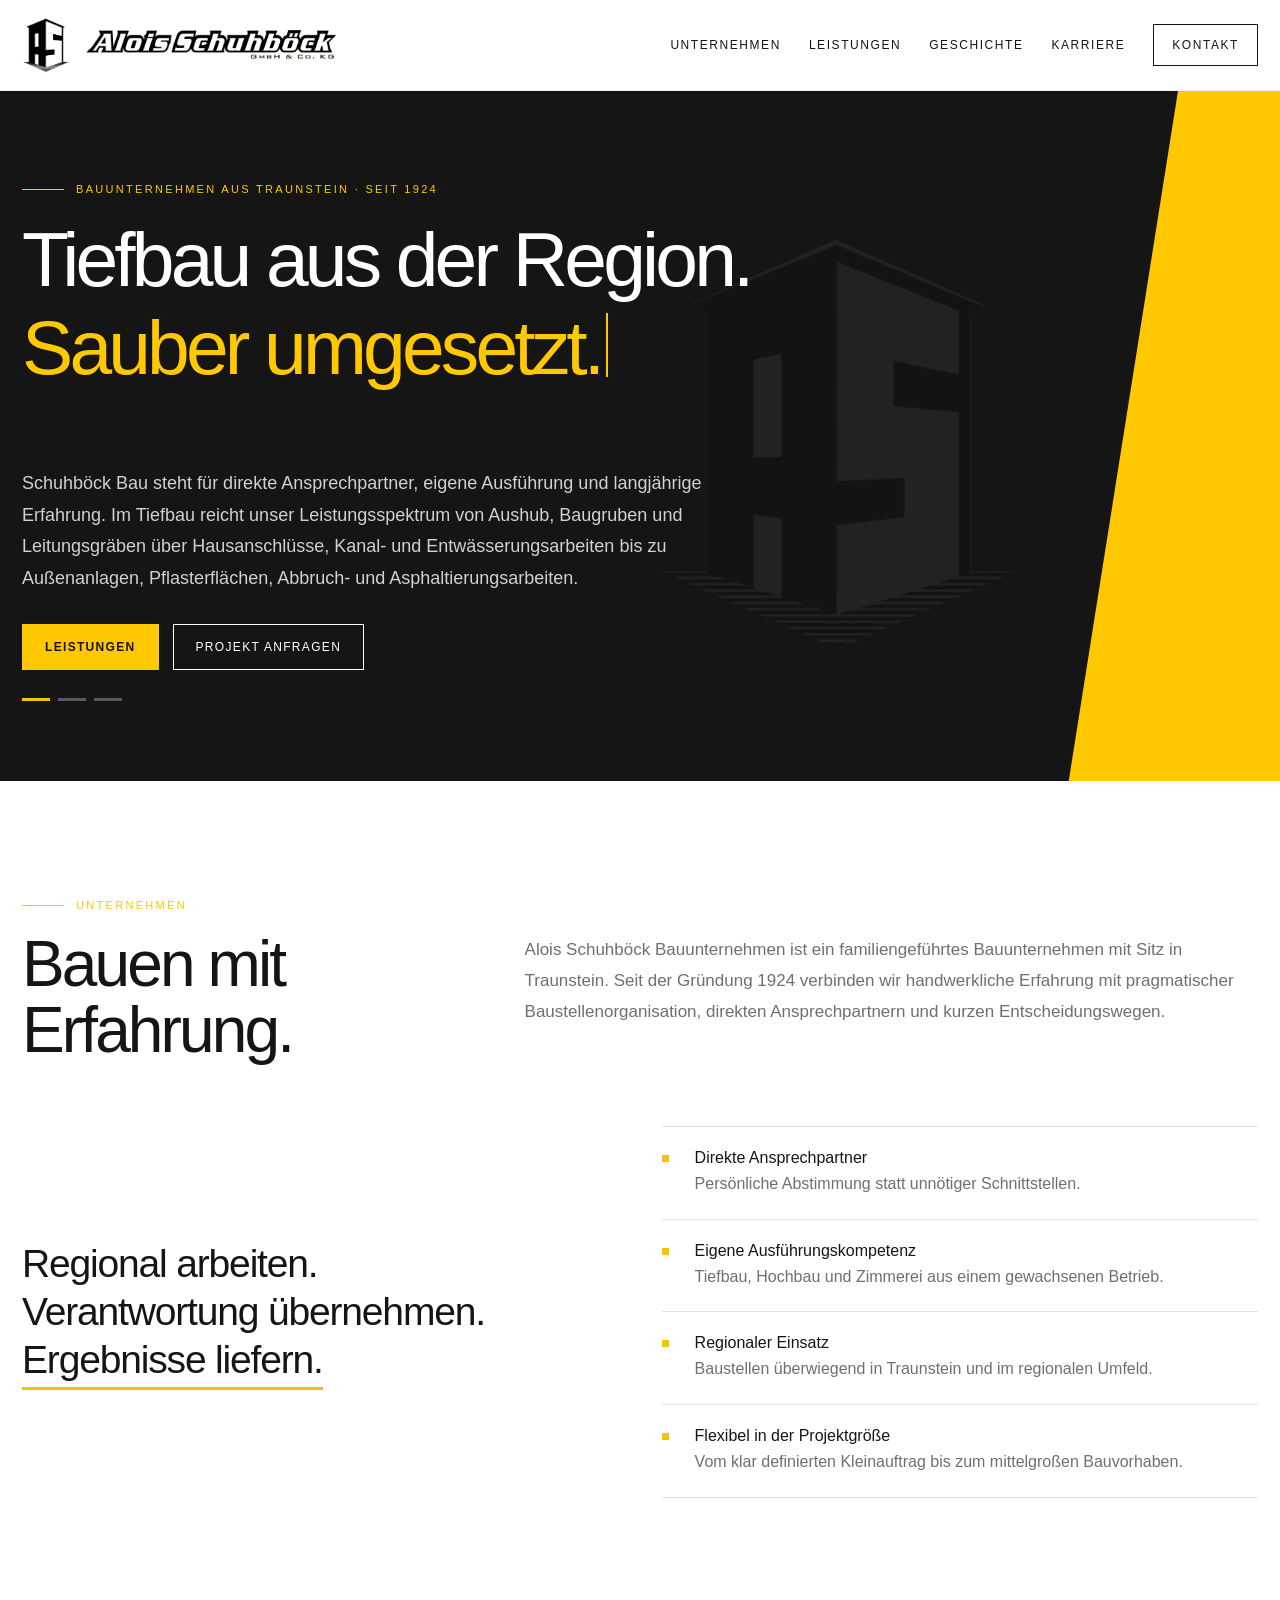
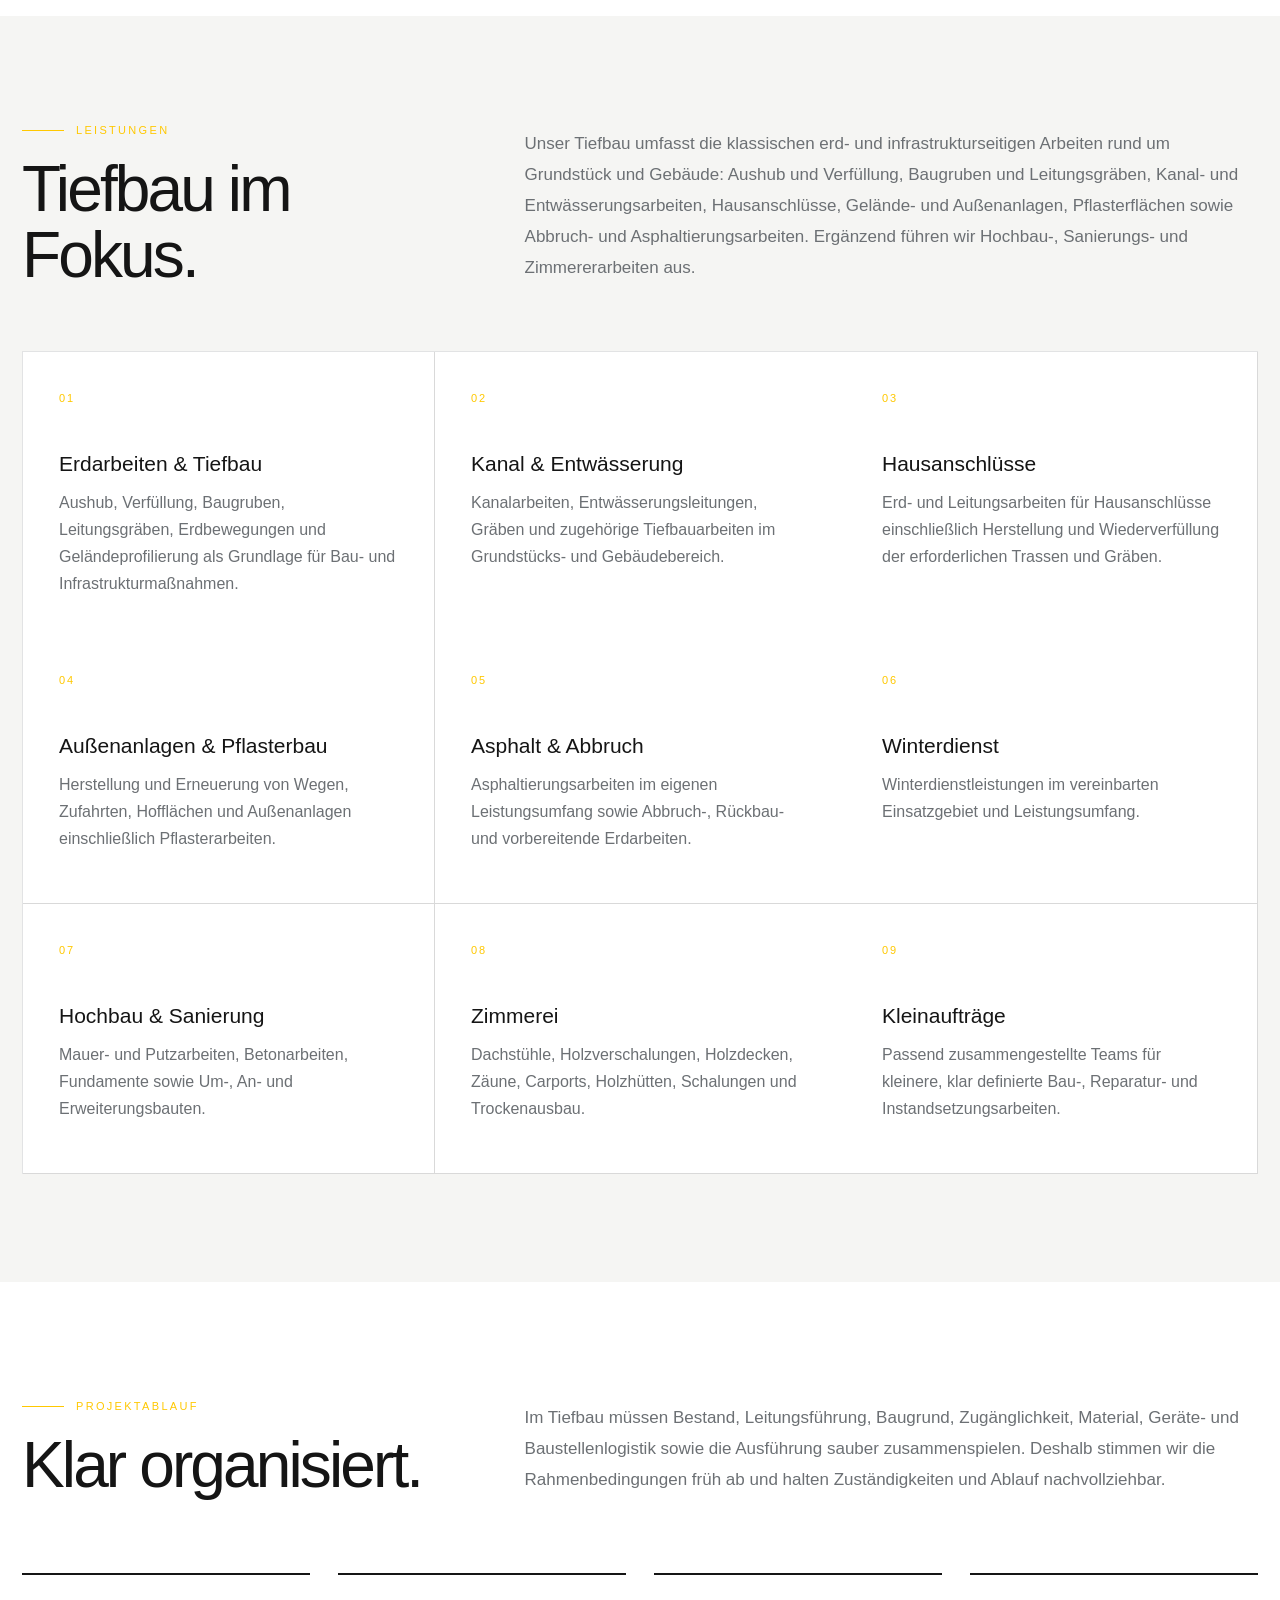
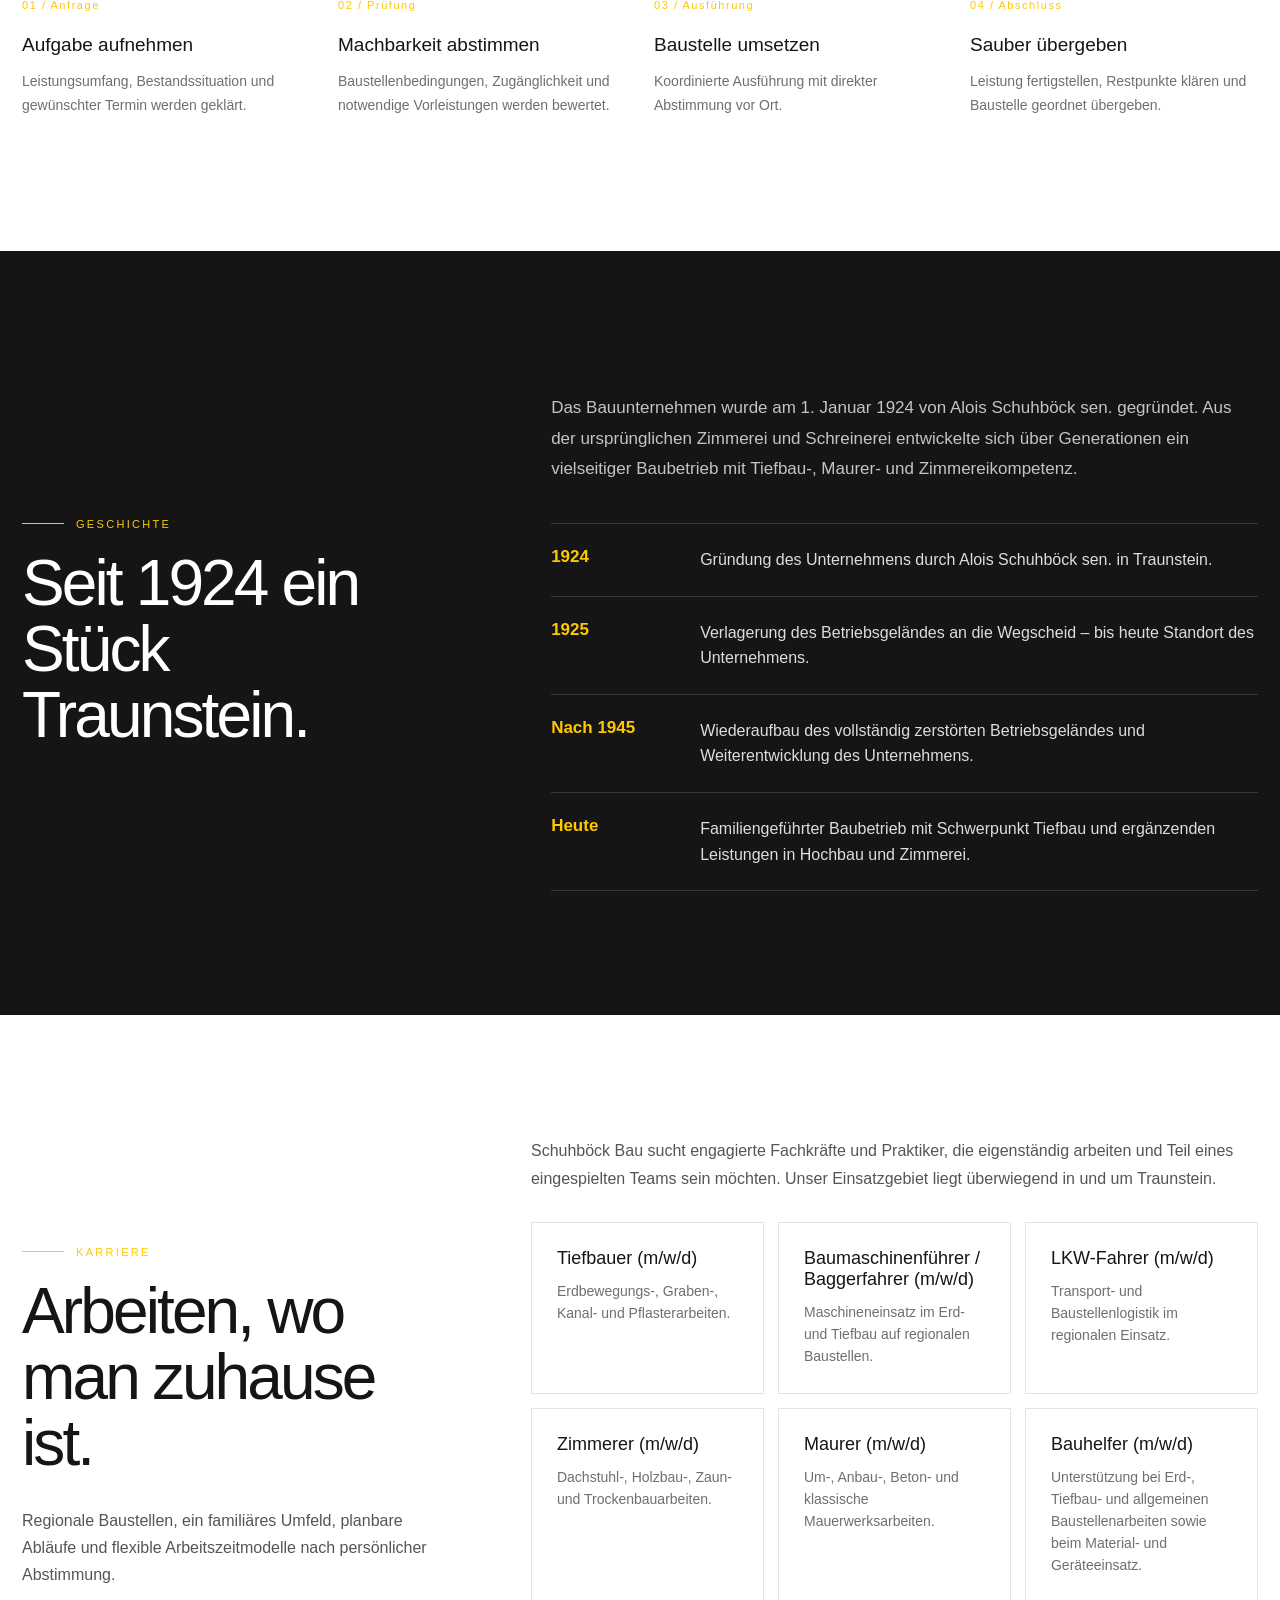
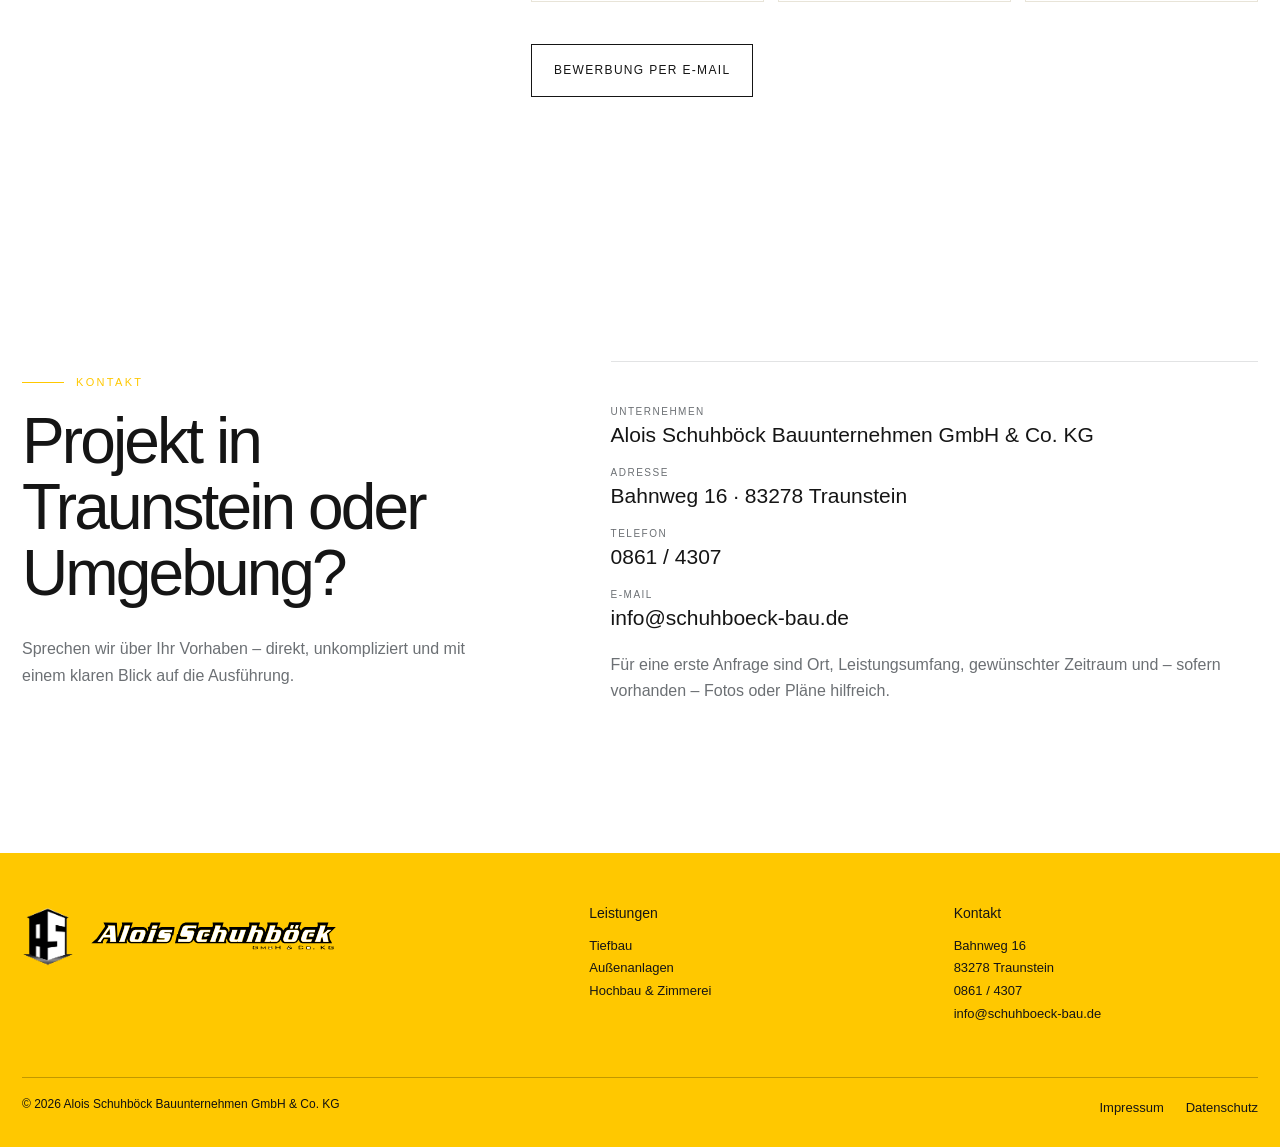
==== commit 6ac8617c: "Add Bauhelfer vacancy card to careers grid" ====
--- a/index.html
+++ b/index.html
@@ -162,6 +162,7 @@
         <div class="job"><h3>LKW-Fahrer (m/w/d)</h3><p>Transport- und Baustellenlogistik im regionalen Einsatz.</p></div>
         <div class="job"><h3>Zimmerer (m/w/d)</h3><p>Dachstuhl-, Holzbau-, Zaun- und Trockenbauarbeiten.</p></div>
         <div class="job"><h3>Maurer (m/w/d)</h3><p>Um-, Anbau-, Beton- und klassische Mauerwerksarbeiten.</p></div>
+        <div class="job"><h3>Bauhelfer (m/w/d)</h3><p>Unterstützung bei Erd-, Tiefbau- und allgemeinen Baustellenarbeiten sowie beim Material- und Geräteeinsatz.</p></div>
       </div>
       <p class="job-action"><a class="btn btn-dark" href="mailto:info@schuhboeck-bau.de">Bewerbung per E-Mail</a></p>
     </div>
@@ -200,6 +201,6 @@
   </div>
 </footer>
 
-<script src="script.js"></script>
+<script src="script.js?v=20260828-1"></script>
 </body>
-</html>+</html>
